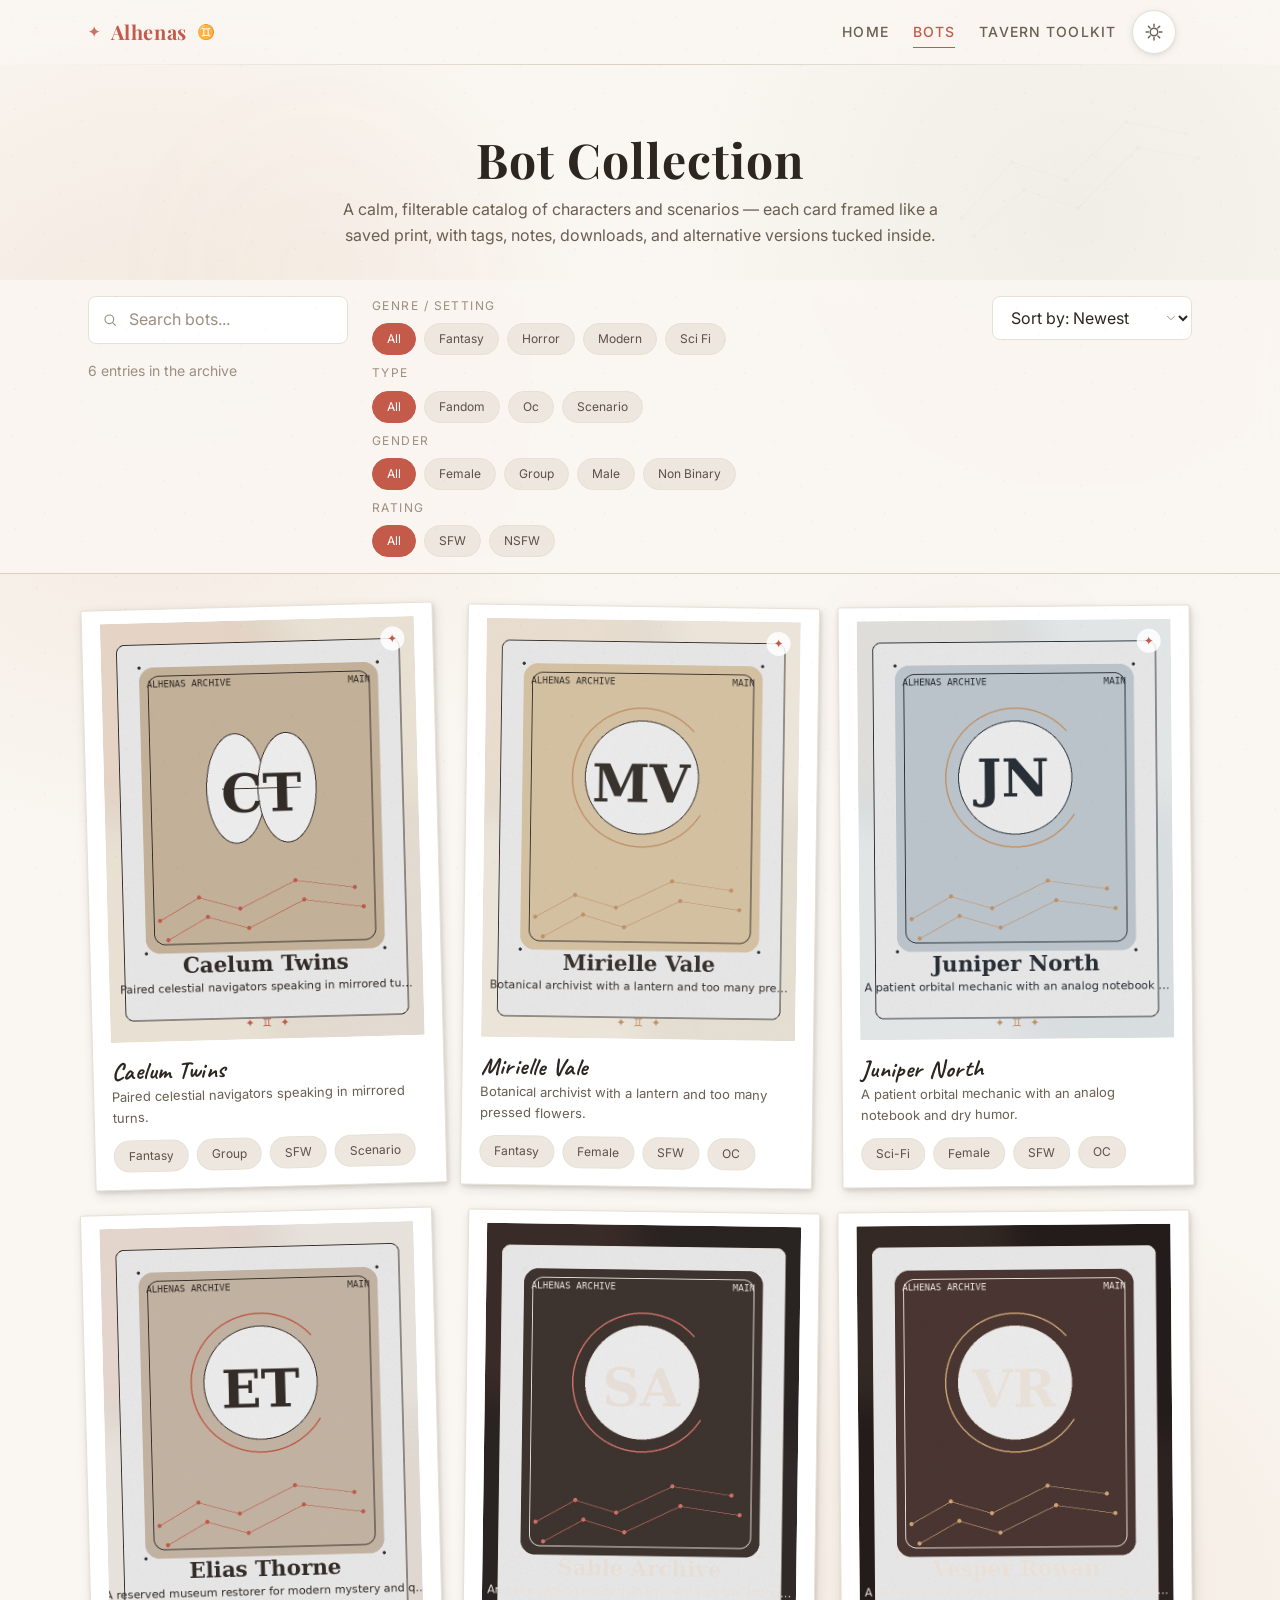
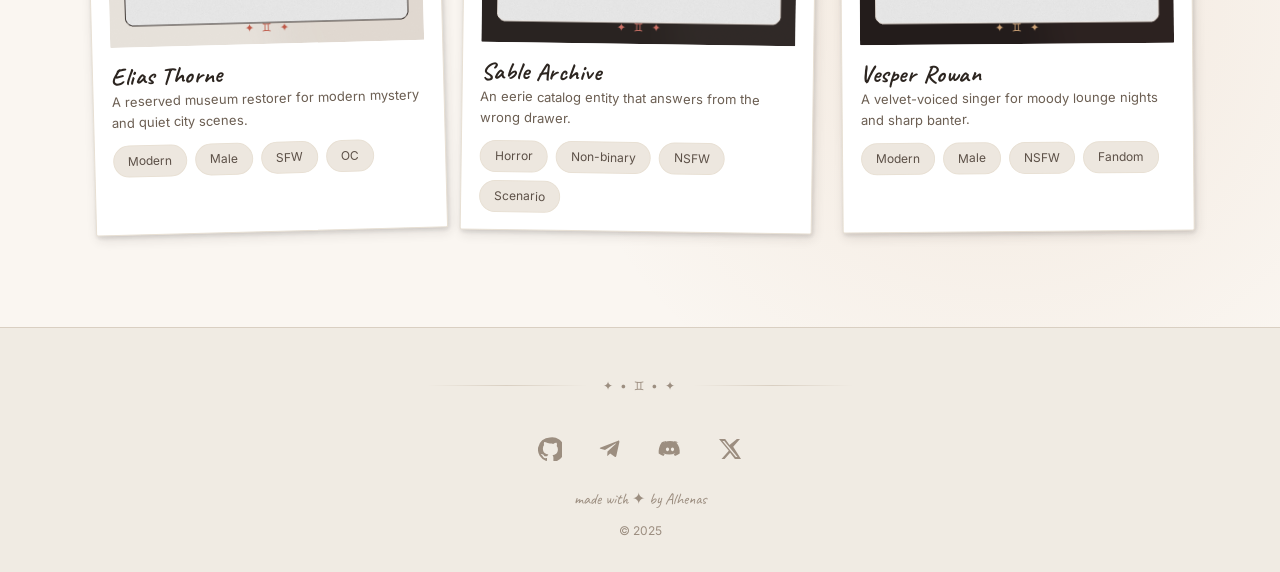
==== bots.html @ 63f27055 "Upload" ====
<!DOCTYPE html>
<html lang="en">
  <head>
    <meta charset="UTF-8" />
    <meta name="viewport" content="width=device-width, initial-scale=1.0" />
    <title>Alhenas — Bot Collection</title>
    <meta name="description" content="Browse Alhenas bot collection with search, filters, tags, and downloadable assets." />
    <link rel="icon" href="assets/icons/favicon.svg" type="image/svg+xml" />
    <link rel="alternate icon" href="favicon.ico" />
    <link rel="preconnect" href="https://fonts.googleapis.com" />
    <link rel="preconnect" href="https://fonts.gstatic.com" crossorigin />
    <script>
      (() => {
        try {
          const saved = localStorage.getItem('alhenas-theme');
          const system = window.matchMedia('(prefers-color-scheme: dark)').matches ? 'dark' : 'light';
          document.documentElement.dataset.theme = saved || system;
        } catch {
          document.documentElement.dataset.theme = 'light';
        }
      })();
    </script>
    <link
      href="https://fonts.googleapis.com/css2?family=Caveat:wght@400&family=Inter:wght@400;500;700&family=JetBrains+Mono:wght@400;500&family=Playfair+Display:wght@700&display=swap"
      rel="stylesheet"
    />
    <link rel="stylesheet" href="css/variables.css" />
    <link rel="stylesheet" href="css/themes.css" />
    <link rel="stylesheet" href="css/base.css" />
    <link rel="stylesheet" href="css/layout.css" />
    <link rel="stylesheet" href="css/components.css" />
    <link rel="stylesheet" href="css/pages/bots.css" />
  </head>
  <body>
    <header class="site-header">
      <div class="container header-inner">
        <a class="brand" href="index.html" aria-label="Alhenas home">
          <span class="brand-mark" aria-hidden="true">✦</span>
          <span>Alhenas</span>
          <span class="brand-glyph" aria-hidden="true">♊</span>
        </a>

        <nav class="site-nav" id="site-nav" aria-label="Primary navigation">
          <ul class="nav-list">
            <li><a class="nav-link" href="index.html">Home</a></li>
            <li><a class="nav-link active" href="bots.html">Bots</a></li>
            <li><a class="nav-link" href="toolkit.html">Tavern Toolkit</a></li>
          </ul>
        </nav>

        <button class="menu-toggle" type="button" aria-expanded="false" aria-controls="site-nav" aria-label="Open navigation menu">
          <svg class="menu-toggle__icon" viewBox="0 0 24 24" aria-hidden="true">
            <path fill="currentColor" d="M4 7h16v2H4zm0 8h16v2H4z" />
          </svg>
        </button>

        <div class="header-actions">
          <button class="theme-toggle" type="button" aria-label="Switch theme" aria-pressed="false">
            <span class="theme-toggle__icon" aria-hidden="true"></span>
          </button>
        </div>
      </div>
    </header>

    <main>
      <section class="page-intro gemini-ornament">
        <div class="container" data-reveal>
          <h1>Bot Collection</h1>
          <p>
            A calm, filterable catalog of characters and scenarios — each card framed like a saved print, with tags, notes,
            downloads, and alternative versions tucked inside.
          </p>
        </div>
      </section>

      <section class="filters-bar">
        <div class="container filters-toolbar">
          <div>
            <label class="visually-hidden" for="botSearch">Search bots</label>
            <div class="input-wrap">
              <svg class="input-icon" viewBox="0 0 24 24" fill="none" aria-hidden="true">
                <circle cx="11" cy="11" r="6.5" stroke="currentColor" stroke-width="1.7" />
                <path d="M16 16l4.2 4.2" stroke="currentColor" stroke-width="1.7" stroke-linecap="round" />
              </svg>
              <input id="botSearch" class="search-input" type="search" placeholder="Search bots..." autocomplete="off" />
            </div>
            <div class="results-meta" id="botCount">Loading archive...</div>
          </div>

          <div class="filter-groups" aria-label="Bot filters">
            <div class="filter-row">
              <span class="filter-label">Genre / Setting</span>
              <div class="filter-row" id="genreFilters"></div>
            </div>
            <div class="filter-row">
              <span class="filter-label">Type</span>
              <div class="filter-row" id="typeFilters"></div>
            </div>
            <div class="filter-row">
              <span class="filter-label">Gender</span>
              <div class="filter-row" id="genderFilters"></div>
            </div>
            <div class="filter-row">
              <span class="filter-label">Rating</span>
              <div class="filter-row" id="ratingFilters"></div>
            </div>
          </div>

          <div>
            <label class="visually-hidden" for="sortBots">Sort bots</label>
            <div class="select-wrap">
              <select class="sort-select" id="sortBots">
                <option value="newest">Sort by: Newest</option>
                <option value="oldest">Sort by: Oldest</option>
                <option value="az">Sort by: Name (A–Z)</option>
                <option value="za">Sort by: Name (Z–A)</option>
              </select>
              <svg class="select-icon" viewBox="0 0 24 24" fill="none" aria-hidden="true">
                <path d="M6 9l6 6 6-6" stroke="currentColor" stroke-width="1.7" stroke-linecap="round" stroke-linejoin="round" />
              </svg>
            </div>
          </div>
        </div>
      </section>

      <section class="bot-grid-section">
        <div class="container">
          <div id="botGrid" class="bot-grid" aria-live="polite"></div>
        </div>
      </section>
    </main>

    <div class="modal" id="botModal" aria-hidden="true">
      <div class="modal__dialog" role="dialog" aria-modal="true" aria-labelledby="botModalTitle">
        <button class="modal__close" type="button" aria-label="Close bot details">×</button>
        <div id="botModalContent"></div>
      </div>
    </div>

    <footer class="site-footer">
      <div class="container">
        <div class="footer-divider" aria-hidden="true"><span>✦ • ♊ • ✦</span></div>
        <div class="social-links" aria-label="Social links">
          <a class="social-link" href="https://github.com/" target="_blank" rel="noreferrer" aria-label="GitHub">
            <svg viewBox="0 0 24 24" aria-hidden="true"><path d="M12 .5A12 12 0 0 0 8.2 23.9c.6.1.8-.3.8-.6v-2.2c-3.4.7-4.1-1.5-4.1-1.5-.6-1.4-1.4-1.8-1.4-1.8-1.2-.8.1-.8.1-.8 1.3.1 2 .9 2 .9 1.2 2 3.1 1.4 3.9 1.1.1-.9.5-1.4.9-1.7-2.7-.3-5.5-1.3-5.5-5.9 0-1.3.5-2.4 1.2-3.3-.1-.3-.5-1.6.1-3.2 0 0 1-.3 3.4 1.2A11.9 11.9 0 0 1 12 6.6c1.1 0 2.1.1 3.2.4 2.4-1.6 3.4-1.2 3.4-1.2.7 1.6.2 2.9.1 3.2.8.9 1.2 2 1.2 3.3 0 4.6-2.8 5.6-5.5 5.9.5.4 1 1.2 1 2.4v3.6c0 .4.2.7.8.6A12 12 0 0 0 12 .5Z"/></svg>
          </a>
          <a class="social-link" href="https://t.me/" target="_blank" rel="noreferrer" aria-label="Telegram">
            <svg viewBox="0 0 24 24" aria-hidden="true"><path d="M21.5 4.6 18.3 19c-.2 1-.8 1.2-1.6.8l-4.5-3.3-2.2 2.1c-.2.2-.4.4-.8.4l.3-4.6 8.4-7.6c.4-.3-.1-.5-.5-.2l-10.4 6.5-4.5-1.4c-1-.3-1-.9.2-1.3l17.4-6.7c.8-.3 1.5.2 1.2 1.4Z"/></svg>
          </a>
          <a class="social-link" href="https://discord.com/" target="_blank" rel="noreferrer" aria-label="Discord">
            <svg viewBox="0 0 24 24" aria-hidden="true"><path d="M20.3 5.4A16.8 16.8 0 0 0 16.2 4l-.2.4c1.6.4 2.3 1 2.3 1a11.7 11.7 0 0 0-3.6-1.1 12.4 12.4 0 0 0-5.4 0 11.6 11.6 0 0 0-3.7 1.1s.8-.7 2.5-1l-.2-.5a16.8 16.8 0 0 0-4.1 1.4C1.1 9.1.4 12.8.7 16.4c1.7 1.3 3.3 2.1 4.8 2.6l1.2-1.9c-.7-.3-1.4-.7-2-1.2.2.1.3.2.5.3 3.9 1.8 8.2 1.8 12 0 .2-.1.3-.2.5-.3-.6.5-1.3.9-2 1.2l1.2 1.9c1.5-.5 3.1-1.3 4.8-2.6.4-4.2-.7-7.9-3.4-11ZM9.5 14.2c-.9 0-1.6-.9-1.6-1.9s.7-1.9 1.6-1.9c.9 0 1.6.9 1.6 1.9s-.7 1.9-1.6 1.9Zm5 0c-.9 0-1.6-.9-1.6-1.9s.7-1.9 1.6-1.9c.9 0 1.6.9 1.6 1.9s-.7 1.9-1.6 1.9Z"/></svg>
          </a>
          <a class="social-link" href="https://x.com/" target="_blank" rel="noreferrer" aria-label="Twitter X">
            <svg viewBox="0 0 24 24" aria-hidden="true"><path d="M18.9 2H22l-6.8 7.8L23 22h-6.1l-4.8-6.3L6.6 22H3.5l7.3-8.3L1 2h6.2L11.5 8 18.9 2Zm-1.1 18h1.7L6.3 3.9H4.5L17.8 20Z"/></svg>
          </a>
        </div>
        <div class="footer-note">made with ✦ by Alhenas</div>
        <div class="footer-copy">© 2025</div>
      </div>
    </footer>

    <script src="js/theme.js" defer></script>
    <script src="js/animations.js" defer></script>
    <script src="js/bots.js" defer></script>
  </body>
</html>
---- css/variables.css ----
:root {
  --font-heading: 'Playfair Display', Georgia, 'Times New Roman', serif;
  --font-body: 'Inter', 'Segoe UI', system-ui, sans-serif;
  --font-mono: 'JetBrains Mono', 'Fira Code', Consolas, monospace;
  --font-accent: 'Caveat', 'Patrick Hand', cursive;

  --fs-h1: 3rem;
  --fs-h2: 2rem;
  --fs-h3: 1.25rem;
  --fs-body: 1rem;
  --fs-lead: 1.125rem;
  --fs-small: 0.875rem;
  --fs-caption: 0.8125rem;
  --fs-tag: 0.75rem;

  --lh-body: 1.6;
  --lh-heading: 1.25;
  --ls-heading: 0.02em;
  --ls-upper: 0.08em;

  --space-xs: 4px;
  --space-sm: 8px;
  --space-md: 16px;
  --space-lg: 24px;
  --space-xl: 32px;
  --space-2xl: 48px;
  --space-3xl: 64px;
  --space-4xl: 96px;

  --radius-sm: 4px;
  --radius-md: 8px;
  --radius-lg: 12px;
  --radius-polaroid: 2px;
  --radius-full: 9999px;

  --container-width: 1200px;
  --container-pad: 24px;
  --header-height: 64px;

  --transition-base: all 0.25s cubic-bezier(0.4, 0, 0.2, 1);
  --transition-theme: background-color 0.4s ease, color 0.3s ease, border-color 0.3s ease, box-shadow 0.3s ease;

  --noise-pattern: url("data:image/svg+xml,%3Csvg xmlns='http://www.w3.org/2000/svg' width='140' height='140' viewBox='0 0 140 140'%3E%3Cg fill='%23000000' fill-opacity='0.9'%3E%3Ccircle cx='12' cy='16' r='1'/%3E%3Ccircle cx='37' cy='28' r='1'/%3E%3Ccircle cx='74' cy='22' r='1'/%3E%3Ccircle cx='116' cy='17' r='1'/%3E%3Ccircle cx='24' cy='61' r='1'/%3E%3Ccircle cx='59' cy='54' r='1'/%3E%3Ccircle cx='101' cy='66' r='1'/%3E%3Ccircle cx='126' cy='49' r='1'/%3E%3Ccircle cx='15' cy='109' r='1'/%3E%3Ccircle cx='45' cy='93' r='1'/%3E%3Ccircle cx='82' cy='121' r='1'/%3E%3Ccircle cx='112' cy='102' r='1'/%3E%3C/g%3E%3C/svg%3E");
  --gemini-pattern: url("data:image/svg+xml,%3Csvg xmlns='http://www.w3.org/2000/svg' width='320' height='240' viewBox='0 0 320 240'%3E%3Cg fill='none' stroke='%239C8E80' stroke-width='1.2' stroke-opacity='0.5'%3E%3Cpath d='M42 178 L92 122 L146 140 L206 82 L266 94'/%3E%3Cpath d='M54 196 L104 150 L158 168 L218 108 L278 118'/%3E%3C/g%3E%3Cg fill='%239C8E80' fill-opacity='0.65'%3E%3Ccircle cx='42' cy='178' r='2.3'/%3E%3Ccircle cx='92' cy='122' r='2.3'/%3E%3Ccircle cx='146' cy='140' r='2.3'/%3E%3Ccircle cx='206' cy='82' r='2.3'/%3E%3Ccircle cx='266' cy='94' r='2.3'/%3E%3Ccircle cx='54' cy='196' r='2.3'/%3E%3Ccircle cx='104' cy='150' r='2.3'/%3E%3Ccircle cx='158' cy='168' r='2.3'/%3E%3Ccircle cx='218' cy='108' r='2.3'/%3E%3Ccircle cx='278' cy='118' r='2.3'/%3E%3C/g%3E%3C/svg%3E");
}

@media (min-width: 1024px) {
  :root {
    --container-pad: 48px;
  }
}

@media (max-width: 767px) {
  :root {
    --fs-h1: 2rem;
    --fs-h2: 1.5rem;
    --fs-h3: 1.125rem;
    --fs-body: 1rem;
    --fs-small: 0.8125rem;
    --container-pad: 16px;
    --space-4xl: 72px;
  }
}
---- css/themes.css ----
html[data-theme='light'] {
  color-scheme: light;
  --bg-primary: #faf6f1;
  --bg-secondary: #f0ebe3;
  --bg-card: #ffffff;
  --bg-card-hover: #fffdf9;
  --border-card: #e8e0d4;
  --border-subtle: #d9cfc2;
  --text-primary: #2c2520;
  --text-secondary: #6b5e52;
  --text-tertiary: #9c8e80;
  --accent-primary: #c45b4a;
  --accent-primary-hover: #a8483a;
  --accent-secondary: #7b8f6a;
  --accent-tertiary: #c4956a;
  --tag-bg: #ede7df;
  --tag-text: #5c5047;
  --overlay-bg: rgba(44, 37, 32, 0.6);
  --shadow-card-color: rgba(44, 37, 32, 0.08);
  --shadow-hover-color: rgba(44, 37, 32, 0.15);
  --polaroid-shadow-color: rgba(44, 37, 32, 0.12);
  --glass-bg: rgba(250, 246, 241, 0.92);
  --spotlight-a: rgba(196, 149, 106, 0.14);
  --spotlight-b: rgba(123, 143, 106, 0.08);
  --hero-star: rgba(196, 91, 74, 0.22);
  --noise-opacity: 0.03;
  --blotch-opacity: 0.06;
  --shadow-card: 0 2px 8px var(--shadow-card-color), 0 1px 3px var(--shadow-card-color);
  --shadow-card-hover: 0 8px 24px var(--shadow-hover-color), 0 4px 8px var(--shadow-hover-color);
  --shadow-polaroid: 2px 4px 12px var(--polaroid-shadow-color), 1px 2px 4px var(--polaroid-shadow-color);
}

html[data-theme='dark'] {
  color-scheme: dark;
  --bg-primary: #1a1614;
  --bg-secondary: #231f1b;
  --bg-card: #2c2622;
  --bg-card-hover: #352e29;
  --border-card: #3d342d;
  --border-subtle: #4a3f37;
  --text-primary: #e8e0d8;
  --text-secondary: #a89a8c;
  --text-tertiary: #7a6e62;
  --accent-primary: #d4756a;
  --accent-primary-hover: #e08a7f;
  --accent-secondary: #95ab82;
  --accent-tertiary: #d4a87a;
  --tag-bg: #352e29;
  --tag-text: #beb0a2;
  --overlay-bg: rgba(0, 0, 0, 0.7);
  --shadow-card-color: rgba(0, 0, 0, 0.3);
  --shadow-hover-color: rgba(0, 0, 0, 0.5);
  --polaroid-shadow-color: rgba(0, 0, 0, 0.4);
  --glass-bg: rgba(26, 22, 20, 0.92);
  --spotlight-a: rgba(212, 117, 106, 0.08);
  --spotlight-b: rgba(149, 171, 130, 0.06);
  --hero-star: rgba(212, 117, 106, 0.28);
  --noise-opacity: 0.02;
  --blotch-opacity: 0;
  --shadow-card: 0 2px 8px var(--shadow-card-color), 0 1px 3px var(--shadow-card-color);
  --shadow-card-hover: 0 8px 24px var(--shadow-hover-color), 0 4px 8px var(--shadow-hover-color);
  --shadow-polaroid: 2px 4px 12px var(--polaroid-shadow-color), 1px 2px 4px var(--polaroid-shadow-color);
}
---- css/base.css ----
*,
*::before,
*::after {
  box-sizing: border-box;
}

html {
  scroll-behavior: smooth;
}

body {
  margin: 0;
  min-width: 320px;
  font-family: var(--font-body);
  font-size: var(--fs-body);
  line-height: var(--lh-body);
  color: var(--text-primary);
  background:
    radial-gradient(circle at 12% 18%, var(--spotlight-a), transparent 22%),
    radial-gradient(circle at 84% 10%, var(--spotlight-b), transparent 18%),
    radial-gradient(circle at 78% 74%, var(--spotlight-a), transparent 24%),
    var(--bg-primary);
  transition: var(--transition-theme);
  position: relative;
}

body::before {
  content: '';
  position: fixed;
  inset: 0;
  background-image: var(--noise-pattern);
  background-size: 140px 140px;
  opacity: var(--noise-opacity);
  pointer-events: none;
  z-index: 9999;
}

body::after {
  content: '';
  position: fixed;
  inset: 0;
  pointer-events: none;
  opacity: var(--blotch-opacity);
  background:
    radial-gradient(circle at 25% 30%, rgba(196, 149, 106, 0.38), transparent 20%),
    radial-gradient(circle at 75% 76%, rgba(196, 91, 74, 0.24), transparent 18%);
  z-index: -1;
}

body.modal-open,
body.menu-open {
  overflow: hidden;
}

img,
picture,
svg {
  display: block;
  max-width: 100%;
}

a {
  color: inherit;
  text-decoration: none;
}

button,
input,
select,
textarea {
  font: inherit;
  color: inherit;
}

button {
  cursor: pointer;
  background: none;
  border: none;
}

ul,
ol {
  margin: 0;
  padding: 0;
  list-style: none;
}

h1,
h2,
h3,
h4,
h5,
h6 {
  margin: 0;
  font-family: var(--font-heading);
  line-height: var(--lh-heading);
  letter-spacing: var(--ls-heading);
  font-weight: 700;
  text-wrap: balance;
}

h1 {
  font-size: var(--fs-h1);
}

h2 {
  font-size: var(--fs-h2);
}

h3 {
  font-size: var(--fs-h3);
}

p {
  margin: 0;
  color: var(--text-secondary);
}

strong,
b {
  font-weight: 500;
}

small {
  font-size: var(--fs-small);
}

code,
pre {
  font-family: var(--font-mono);
}

pre {
  overflow-x: auto;
  padding: var(--space-md);
  border-radius: var(--radius-md);
  background: var(--bg-secondary);
  border: 1px solid var(--border-card);
}

::selection {
  background: rgba(196, 91, 74, 0.18);
}

:focus-visible {
  outline: 2px solid var(--accent-primary);
  outline-offset: 2px;
}

main {
  position: relative;
  isolation: isolate;
}

section {
  position: relative;
}

[data-reveal] {
  --reveal-opacity: 0;
  --reveal-y: 20px;
  --card-scale: 1;
  opacity: var(--reveal-opacity);
  transform: translateY(var(--reveal-y)) rotate(var(--card-rotate, 0deg)) scale(var(--card-scale));
  transition:
    opacity 0.5s ease,
    transform 0.5s ease,
    box-shadow 0.25s cubic-bezier(0.4, 0, 0.2, 1),
    border-color 0.25s cubic-bezier(0.4, 0, 0.2, 1),
    background-color 0.25s cubic-bezier(0.4, 0, 0.2, 1),
    color 0.25s cubic-bezier(0.4, 0, 0.2, 1);
}

[data-reveal].is-visible {
  --reveal-opacity: 1;
  --reveal-y: 0px;
}

.visually-hidden {
  position: absolute;
  width: 1px;
  height: 1px;
  padding: 0;
  margin: -1px;
  overflow: hidden;
  clip: rect(0, 0, 0, 0);
  white-space: nowrap;
  border: 0;
}

.text-accent {
  color: var(--accent-primary);
}

.section-heading {
  text-align: center;
  margin-bottom: var(--space-2xl);
}

.section-heading p {
  margin-top: var(--space-sm);
  max-width: 60ch;
  margin-inline: auto;
}

.section-divider {
  display: flex;
  align-items: center;
  gap: var(--space-md);
  color: var(--text-tertiary);
  margin: var(--space-3xl) auto;
  max-width: 420px;
}

.section-divider::before,
.section-divider::after {
  content: '';
  flex: 1;
  height: 1px;
  background: linear-gradient(90deg, transparent, var(--border-subtle), transparent);
}

.section-divider span {
  font-size: 0.875rem;
  letter-spacing: 0.18em;
}

.quote-note {
  padding-left: var(--space-md);
  border-left: 3px solid var(--accent-primary);
  color: var(--text-secondary);
}

@media (prefers-reduced-motion: reduce) {
  html {
    scroll-behavior: auto;
  }

  *,
  *::before,
  *::after {
    animation: none !important;
    transition: none !important;
    scroll-behavior: auto !important;
  }

  [data-reveal] {
    opacity: 1 !important;
    transform: none !important;
  }
}
---- css/layout.css ----
.container {
  width: min(100%, var(--container-width));
  margin-inline: auto;
  padding-inline: var(--container-pad);
}

.site-header {
  position: sticky;
  top: 0;
  z-index: 40;
  backdrop-filter: blur(12px);
  background: var(--glass-bg);
  border-bottom: 1px solid transparent;
  transition: var(--transition-theme);
}

.site-header::after {
  content: '';
  position: absolute;
  left: 0;
  right: 0;
  bottom: -1px;
  height: 1px;
  background: linear-gradient(90deg, transparent, var(--border-subtle), transparent);
}

.header-inner {
  min-height: var(--header-height);
  display: grid;
  grid-template-columns: auto 1fr auto auto;
  align-items: center;
  gap: var(--space-md);
}

.brand {
  display: inline-flex;
  align-items: center;
  gap: 10px;
  color: var(--accent-primary);
  font-family: var(--font-heading);
  font-size: 1.25rem;
  font-weight: 700;
  letter-spacing: 0.03em;
}

.brand-mark,
.brand-glyph {
  font-size: 0.9rem;
  opacity: 0.85;
}

.site-nav {
  justify-self: end;
}

.nav-list {
  display: flex;
  align-items: center;
  gap: var(--space-lg);
}

.nav-link {
  position: relative;
  font-size: 0.875rem;
  text-transform: uppercase;
  letter-spacing: var(--ls-upper);
  font-weight: 500;
  color: var(--text-secondary);
  transition: var(--transition-base);
}

.nav-link:hover,
.nav-link.active {
  color: var(--accent-primary);
}

.nav-link::after {
  content: '';
  position: absolute;
  left: 0;
  right: 0;
  bottom: -8px;
  height: 1px;
  background: currentColor;
  transform: scaleX(0);
  transform-origin: center;
  transition: transform 0.25s ease;
}

.nav-link:hover::after,
.nav-link.active::after {
  transform: scaleX(1);
}

.header-actions {
  display: flex;
  align-items: center;
  gap: var(--space-sm);
}

.theme-toggle,
.menu-toggle {
  width: 44px;
  height: 44px;
  border-radius: var(--radius-full);
  border: 1px solid var(--border-card);
  background: var(--bg-card);
  color: var(--text-secondary);
  display: inline-flex;
  align-items: center;
  justify-content: center;
  box-shadow: var(--shadow-card);
  transition: var(--transition-base);
}

.theme-toggle:hover,
.menu-toggle:hover {
  transform: translateY(-1px);
  color: var(--accent-primary);
  box-shadow: var(--shadow-card-hover);
}

.theme-toggle__icon,
.menu-toggle__icon {
  width: 20px;
  height: 20px;
}

.theme-toggle__icon {
  display: inline-flex;
  align-items: center;
  justify-content: center;
}

.theme-toggle__icon svg,
.menu-toggle__icon {
  width: 100%;
  height: 100%;
}

.menu-toggle {
  display: none;
}

.page-intro {
  padding: var(--space-3xl) 0 var(--space-xl);
  text-align: center;
}

.page-intro p {
  max-width: 62ch;
  margin: var(--space-sm) auto 0;
}

.site-footer {
  margin-top: var(--space-4xl);
  padding: var(--space-2xl) 0 var(--space-xl);
  background: var(--bg-secondary);
  border-top: 1px solid var(--border-subtle);
}

.footer-divider {
  display: flex;
  align-items: center;
  gap: var(--space-md);
  justify-content: center;
  color: var(--text-tertiary);
  margin-bottom: var(--space-xl);
}

.footer-divider::before,
.footer-divider::after {
  content: '';
  width: min(160px, 22vw);
  height: 1px;
  background: linear-gradient(90deg, transparent, var(--border-subtle), transparent);
}

.footer-divider span {
  display: inline-flex;
  align-items: center;
  gap: var(--space-xs);
  font-size: 0.75rem;
  letter-spacing: 0.16em;
}

.social-links {
  display: flex;
  justify-content: center;
  gap: var(--space-md);
  margin-bottom: var(--space-md);
}

.social-link {
  width: 44px;
  height: 44px;
  border-radius: var(--radius-full);
  display: inline-flex;
  align-items: center;
  justify-content: center;
  color: var(--text-tertiary);
  border: 1px solid transparent;
  transition: var(--transition-base);
}

.social-link svg {
  width: 24px;
  height: 24px;
  fill: currentColor;
}

.social-link:hover {
  color: var(--accent-primary);
  border-color: var(--border-card);
  background: var(--bg-card);
}

.footer-note {
  text-align: center;
  font-family: var(--font-accent);
  font-size: 1rem;
  color: var(--text-tertiary);
}

.footer-copy {
  text-align: center;
  color: var(--text-tertiary);
  font-size: 0.75rem;
  margin-top: var(--space-sm);
}

.gemini-ornament::before {
  content: '';
  position: absolute;
  inset: auto 0 0 auto;
  width: min(360px, 58vw);
  height: min(240px, 32vw);
  background-image: var(--gemini-pattern);
  background-repeat: no-repeat;
  background-size: contain;
  opacity: 0.05;
  pointer-events: none;
}

@media (max-width: 767px) {
  .header-inner {
    grid-template-columns: auto 1fr auto auto;
  }

  .menu-toggle {
    display: inline-flex;
  }

  .site-nav {
    position: fixed;
    inset: var(--header-height) 0 auto 0;
    background: var(--bg-primary);
    border-bottom: 1px solid var(--border-subtle);
    padding: var(--space-lg) var(--container-pad) var(--space-xl);
    transform: translateY(-120%);
    opacity: 0;
    pointer-events: none;
    transition: transform 0.25s ease, opacity 0.25s ease;
  }

  .site-nav.is-open {
    transform: translateY(0);
    opacity: 1;
    pointer-events: auto;
  }

  .nav-list {
    flex-direction: column;
    align-items: flex-start;
    gap: var(--space-md);
  }

  .nav-link::after {
    bottom: -4px;
  }
}
---- css/components.css ----
.btn {
  display: inline-flex;
  align-items: center;
  justify-content: center;
  gap: var(--space-sm);
  min-height: 44px;
  padding: 12px 28px;
  border-radius: var(--radius-md);
  font-size: 0.875rem;
  font-weight: 500;
  letter-spacing: 0.06em;
  text-transform: uppercase;
  border: 1.5px solid transparent;
  box-shadow: var(--shadow-card);
  transition: var(--transition-base);
}

.btn:hover {
  transform: translateY(-2px);
  box-shadow: var(--shadow-card-hover);
}

.btn-primary {
  color: #fff;
  background: var(--accent-primary);
}

.btn-primary:hover {
  background: var(--accent-primary-hover);
}

.btn-secondary {
  color: var(--accent-primary);
  border-color: var(--accent-primary);
  background: transparent;
}

.btn-secondary:hover {
  color: #fff;
  background: var(--accent-primary);
}

.btn-soft {
  color: var(--text-primary);
  background: var(--bg-secondary);
  border-color: var(--border-card);
}

.btn-inline {
  display: inline-flex;
  align-items: center;
  gap: var(--space-sm);
  padding: 8px 18px;
  border-radius: var(--radius-md);
  background: var(--bg-secondary);
  border: 1px solid var(--border-card);
  font-size: 0.875rem;
  transition: var(--transition-base);
}

.btn-inline:hover {
  border-color: var(--accent-primary);
  color: var(--accent-primary);
}

.tag-row {
  display: flex;
  gap: var(--space-sm);
  flex-wrap: wrap;
}

.tag,
.chip {
  display: inline-flex;
  align-items: center;
  justify-content: center;
  gap: 6px;
  min-height: 32px;
  padding: 6px 14px;
  border-radius: var(--radius-full);
  font-size: var(--fs-tag);
  line-height: 1;
  border: 1px solid var(--border-card);
  background: var(--tag-bg);
  color: var(--tag-text);
  transition: var(--transition-base);
}

.chip:hover,
.chip.is-active {
  color: #fff;
  background: var(--accent-primary);
  border-color: var(--accent-primary);
}

.input-wrap,
.select-wrap {
  position: relative;
}

.search-input,
.sort-select {
  min-height: 44px;
  width: 100%;
  border-radius: var(--radius-md);
  border: 1.5px solid var(--border-card);
  background: var(--bg-card);
  color: var(--text-primary);
  padding: 10px 14px;
  transition: var(--transition-base);
}

.search-input {
  padding-left: 40px;
}

.search-input::placeholder {
  color: var(--text-tertiary);
}

.search-input:focus,
.sort-select:focus {
  border-color: var(--accent-primary);
}

.input-icon,
.select-icon {
  position: absolute;
  top: 50%;
  transform: translateY(-50%);
  color: var(--text-tertiary);
  pointer-events: none;
}

.input-icon {
  left: 14px;
  width: 16px;
  height: 16px;
}

.select-icon {
  right: 14px;
  width: 14px;
  height: 14px;
}

.card,
.paper-card,
.resource-card {
  background: var(--bg-card);
  border: 1px solid var(--border-card);
  border-radius: var(--radius-lg);
  box-shadow: var(--shadow-card);
  transition: var(--transition-base);
}

.card:hover,
.paper-card:hover,
.resource-card:hover {
  transform: translateY(-2px);
  box-shadow: var(--shadow-card-hover);
}

.polaroid-card {
  padding: 12px 12px 16px;
  border-radius: var(--radius-polaroid);
  box-shadow: var(--shadow-polaroid);
  background: var(--bg-card);
  border: 1px solid var(--border-card);
  transition: var(--transition-base), opacity 0.5s ease, transform 0.5s ease;
}

.polaroid-card:hover {
  background: var(--bg-card-hover);
}

.empty-state {
  padding: var(--space-2xl);
  border: 1px dashed var(--border-card);
  border-radius: var(--radius-lg);
  text-align: center;
  color: var(--text-secondary);
  background: var(--bg-secondary);
}

.modal {
  position: fixed;
  inset: 0;
  display: grid;
  place-items: center;
  padding: var(--space-xl);
  background: var(--overlay-bg);
  backdrop-filter: blur(4px);
  z-index: 100;
  opacity: 0;
  visibility: hidden;
  pointer-events: none;
  transition: opacity 0.25s ease, visibility 0.25s ease;
}

.modal.is-open {
  opacity: 1;
  visibility: visible;
  pointer-events: auto;
}

.modal__dialog {
  position: relative;
  width: min(100%, 720px);
  max-height: 85vh;
  overflow-y: auto;
  background: var(--bg-card);
  color: var(--text-primary);
  border-radius: var(--radius-lg);
  border: 1px solid var(--border-card);
  box-shadow: 0 16px 48px rgba(0, 0, 0, 0.2);
  padding: var(--space-xl);
  transform: scale(0.95);
  transition: transform 0.25s ease;
}

.modal.is-open .modal__dialog {
  transform: scale(1);
}

.modal__close {
  position: absolute;
  top: 16px;
  right: 16px;
  width: 32px;
  height: 32px;
  display: inline-flex;
  align-items: center;
  justify-content: center;
  border-radius: var(--radius-full);
  color: var(--text-tertiary);
  transition: var(--transition-base);
}

.modal__close:hover {
  color: var(--text-primary);
  background: var(--bg-secondary);
}

.modal__separator {
  height: 1px;
  background: var(--border-subtle);
  margin: var(--space-lg) 0;
}

.download-list,
.alt-grid {
  display: grid;
  gap: var(--space-md);
}

.download-item {
  display: flex;
  align-items: center;
  justify-content: space-between;
  gap: var(--space-md);
  flex-wrap: wrap;
  padding: var(--space-md);
  border-radius: var(--radius-md);
  background: var(--bg-secondary);
  border: 1px solid var(--border-card);
}

.download-item span {
  color: var(--text-primary);
}

.download-item small {
  color: var(--text-tertiary);
}

.resource-card {
  padding: 20px;
}

.resource-card:hover {
  border-color: var(--accent-primary);
}

.resource-card__head {
  display: flex;
  gap: var(--space-md);
  align-items: flex-start;
}

.resource-card__icon {
  width: 40px;
  height: 40px;
  border-radius: var(--radius-md);
  display: inline-flex;
  align-items: center;
  justify-content: center;
  background: var(--bg-secondary);
  color: var(--accent-primary);
  flex-shrink: 0;
}

.resource-card__body p {
  font-size: 0.875rem;
  display: -webkit-box;
  -webkit-box-orient: vertical;
  -webkit-line-clamp: 2;
  overflow: hidden;
  margin-top: var(--space-sm);
}

.resource-card__actions {
  display: flex;
  gap: var(--space-sm);
  flex-wrap: wrap;
  margin-top: var(--space-lg);
}

.accordion-list {
  display: grid;
  gap: var(--space-md);
}

.accordion {
  border: 1px solid var(--border-card);
  border-radius: var(--radius-lg);
  background: var(--bg-card);
  box-shadow: var(--shadow-card);
  overflow: hidden;
}

.accordion__toggle {
  width: 100%;
  display: flex;
  align-items: center;
  justify-content: space-between;
  gap: var(--space-md);
  text-align: left;
  padding: 18px 20px;
}

.accordion__toggle span:first-child {
  color: var(--text-primary);
  font-weight: 500;
}

.accordion__meta {
  color: var(--text-tertiary);
  font-size: 1.125rem;
  transition: transform 0.25s ease;
}

.accordion.is-open .accordion__meta {
  transform: rotate(90deg);
}

.accordion__panel {
  max-height: 0;
  overflow: hidden;
  transition: max-height 0.3s ease;
}

.accordion__inner {
  padding: 0 20px 20px;
  border-top: 1px solid var(--border-subtle);
}

.accordion__inner p,
.accordion__inner li {
  color: var(--text-secondary);
}

.accordion__inner ul {
  list-style: disc;
  padding-left: 20px;
  display: grid;
  gap: var(--space-sm);
  margin-top: var(--space-md);
}

.handwritten {
  font-family: var(--font-accent);
  color: var(--accent-primary);
  transform: rotate(-2deg);
}

@media (max-width: 767px) {
  .modal {
    padding: 0;
  }

  .modal__dialog {
    width: 100%;
    height: 100%;
    max-height: none;
    border-radius: 0;
    padding-top: 56px;
  }
}
---- css/pages/bots.css ----
.filters-bar {
  position: sticky;
  top: var(--header-height);
  z-index: 20;
  padding: var(--space-md) 0;
  background: var(--glass-bg);
  backdrop-filter: blur(10px);
  border-bottom: 1px solid var(--border-subtle);
}

.filters-toolbar {
  display: grid;
  grid-template-columns: minmax(220px, 260px) 1fr minmax(180px, 200px);
  gap: var(--space-lg);
  align-items: start;
}

.filter-groups {
  display: grid;
  gap: var(--space-sm);
}

.filter-row {
  display: flex;
  flex-wrap: wrap;
  gap: var(--space-sm);
  align-items: center;
}

.filter-label {
  width: 100%;
  font-size: 0.75rem;
  text-transform: uppercase;
  letter-spacing: 0.12em;
  color: var(--text-tertiary);
}

.results-meta {
  margin-top: var(--space-md);
  color: var(--text-tertiary);
  font-size: var(--fs-small);
}

.bot-grid-section {
  padding: var(--space-xl) 0 0;
}

.bot-grid {
  display: grid;
  grid-template-columns: repeat(auto-fill, minmax(280px, 1fr));
  gap: var(--space-lg);
}

.bot-card {
  position: relative;
}

.bot-card__button {
  display: block;
  width: 100%;
  text-align: left;
}

.bot-card__media {
  position: relative;
  aspect-ratio: 3 / 4;
  overflow: hidden;
  border-radius: 1px;
  background: var(--bg-secondary);
}

.bot-card__media img {
  width: 100%;
  height: 100%;
  object-fit: cover;
}

.bot-card__stamp {
  position: absolute;
  top: 10px;
  right: 10px;
  display: inline-flex;
  align-items: center;
  justify-content: center;
  width: 24px;
  height: 24px;
  border-radius: var(--radius-full);
  background: rgba(255, 255, 255, 0.85);
  color: var(--accent-primary);
  font-size: 0.75rem;
}

.bot-card__body {
  padding-top: var(--space-md);
}

.bot-card__title {
  font-family: var(--font-accent);
  font-size: 1.5rem;
  line-height: 1.1;
  color: var(--text-primary);
}

.bot-card__tagline {
  margin-top: 2px;
  font-size: var(--fs-caption);
}

.bot-card:hover {
  transform: translateY(-4px) rotate(0deg) scale(1.02);
  box-shadow: var(--shadow-card-hover);
}

.bot-card-modal__layout {
  display: grid;
  grid-template-columns: minmax(180px, 260px) 1fr;
  gap: var(--space-xl);
  align-items: start;
}

.bot-card-modal__image {
  overflow: hidden;
  border-radius: var(--radius-md);
  border: 1px solid var(--border-card);
  background: var(--bg-secondary);
}

.bot-card-modal__image img {
  width: 100%;
  height: auto;
}

.bot-card-modal__header p {
  margin-top: var(--space-xs);
}

.modal-copy {
  display: grid;
  gap: var(--space-md);
}

.modal-copy p {
  color: var(--text-secondary);
}

.alt-grid {
  grid-template-columns: repeat(auto-fit, minmax(150px, 1fr));
}

.alt-card {
  padding: 10px;
  border: 1px solid var(--border-card);
  border-radius: var(--radius-md);
  background: var(--bg-secondary);
}

.alt-card__media {
  aspect-ratio: 3 / 4;
  overflow: hidden;
  border-radius: 2px;
  background: var(--bg-card);
  margin-bottom: var(--space-sm);
}

.alt-card__media img {
  width: 100%;
  height: 100%;
  object-fit: cover;
}

.alt-card h4 {
  font-family: var(--font-accent);
  font-size: 1.125rem;
  margin-bottom: var(--space-sm);
}

@media (min-width: 768px) {
  .bot-grid .bot-card:nth-child(3n + 1) {
    --card-rotate: -1.5deg;
  }

  .bot-grid .bot-card:nth-child(3n + 2) {
    --card-rotate: 0.8deg;
  }

  .bot-grid .bot-card:nth-child(3n + 3) {
    --card-rotate: -0.5deg;
  }
}

@media (max-width: 1023px) {
  .filters-toolbar {
    grid-template-columns: 1fr;
  }
}

@media (max-width: 767px) {
  .filter-groups {
    overflow-x: auto;
    -webkit-overflow-scrolling: touch;
    padding-bottom: 2px;
  }

  .filter-row {
    flex-wrap: nowrap;
    min-width: max-content;
  }

  .bot-card {
    --card-rotate: 0deg !important;
  }

  .bot-card-modal__layout {
    grid-template-columns: 1fr;
  }
}
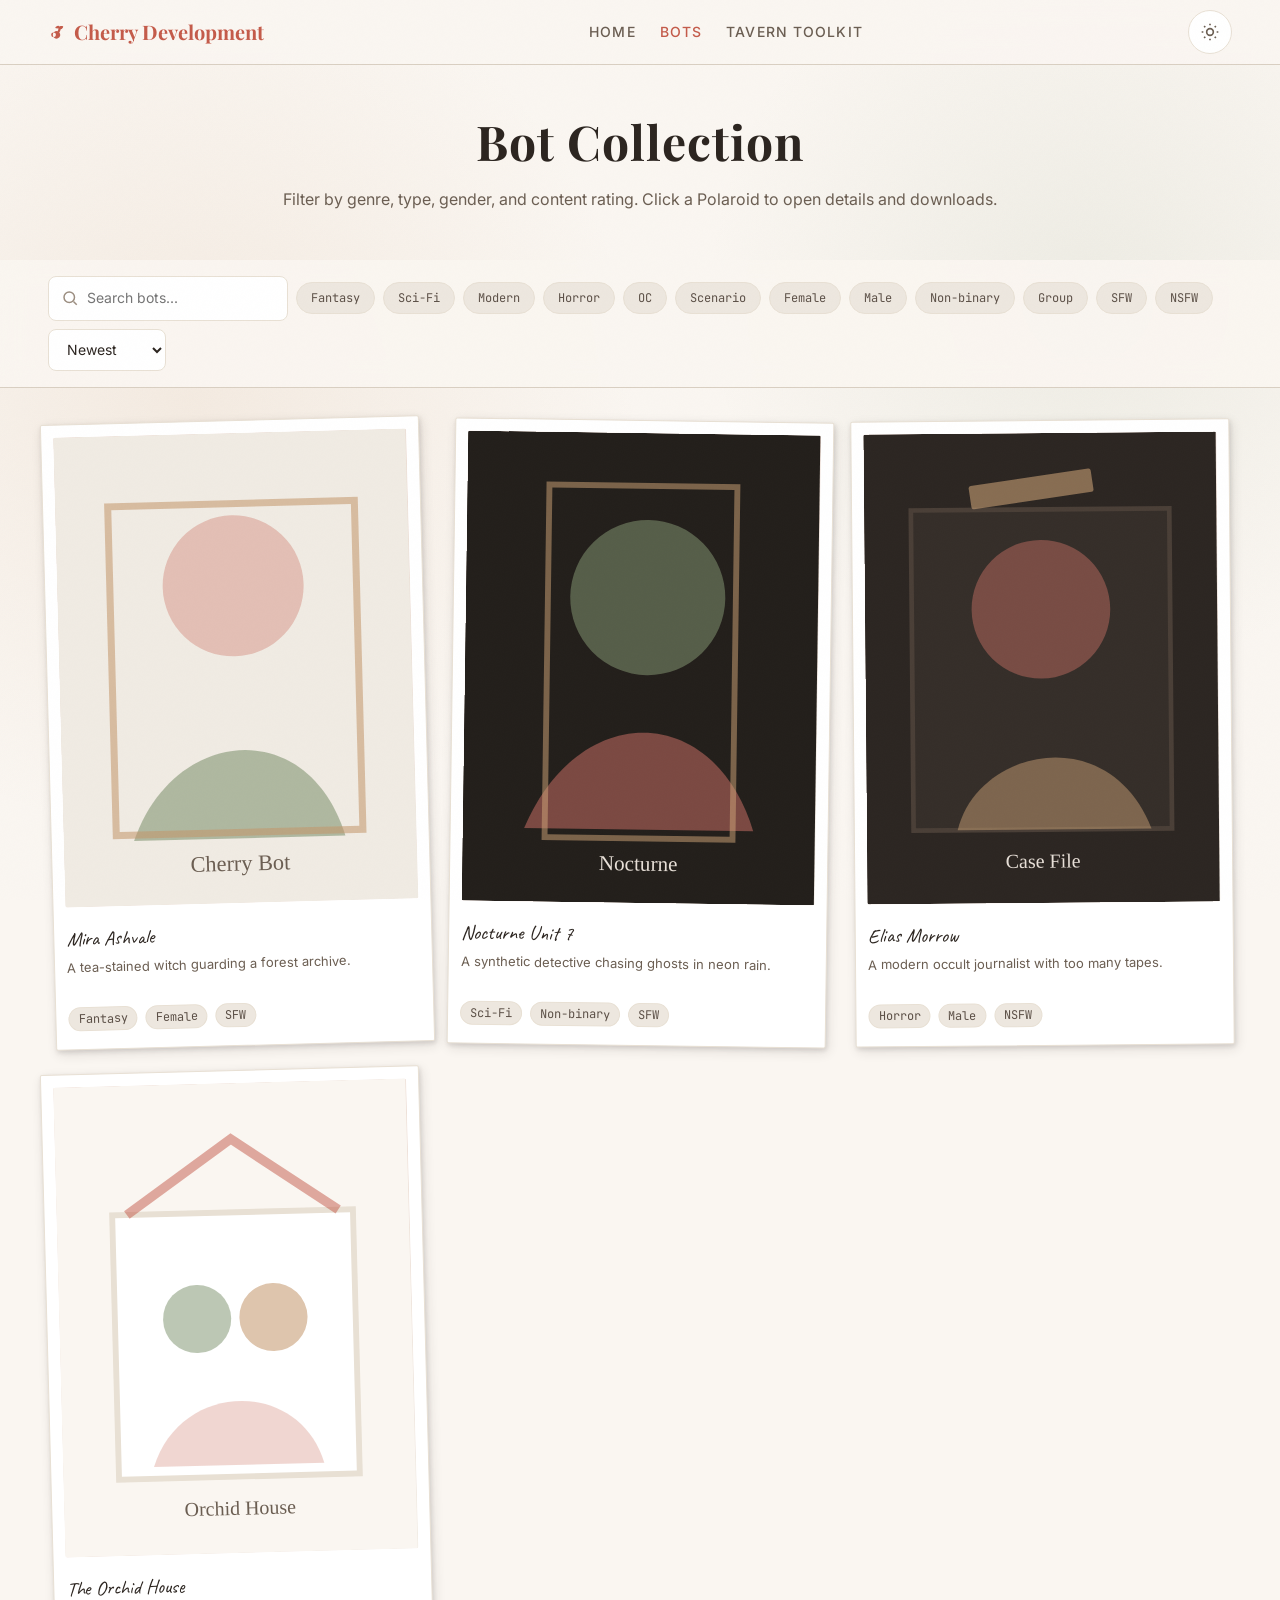
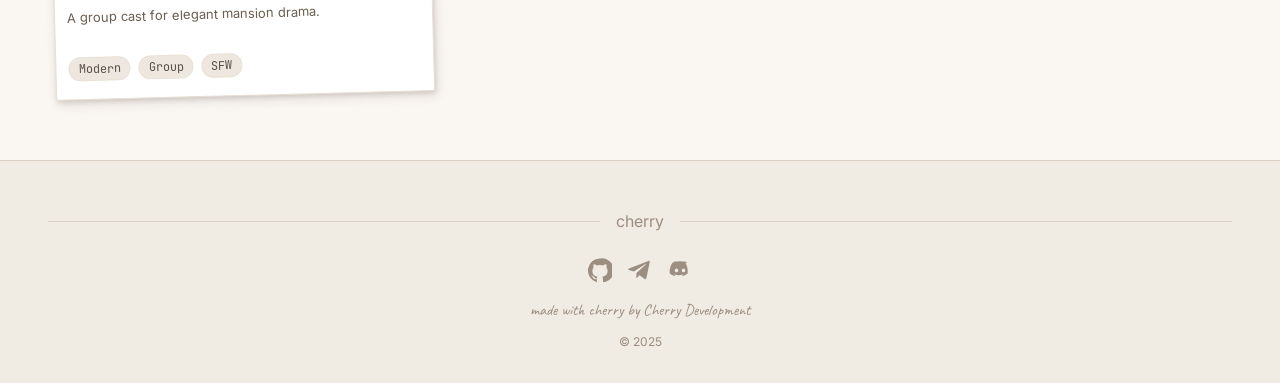
==== commit ff5a5864: "Update" ====
--- a/bots.html
+++ b/bots.html
@@ -1,166 +1,92 @@
-<!DOCTYPE html>
-<html lang="en">
+<!doctype html>
+<html lang="en" data-theme="light">
   <head>
-    <meta charset="UTF-8" />
-    <meta name="viewport" content="width=device-width, initial-scale=1.0" />
-    <title>Alhenas — Bot Collection</title>
-    <meta name="description" content="Browse Alhenas bot collection with search, filters, tags, and downloadable assets." />
-    <link rel="icon" href="assets/icons/favicon.svg" type="image/svg+xml" />
-    <link rel="alternate icon" href="favicon.ico" />
-    <link rel="preconnect" href="https://fonts.googleapis.com" />
-    <link rel="preconnect" href="https://fonts.gstatic.com" crossorigin />
-    <script>
-      (() => {
-        try {
-          const saved = localStorage.getItem('alhenas-theme');
-          const system = window.matchMedia('(prefers-color-scheme: dark)').matches ? 'dark' : 'light';
-          document.documentElement.dataset.theme = saved || system;
-        } catch {
-          document.documentElement.dataset.theme = 'light';
-        }
-      })();
-    </script>
-    <link
-      href="https://fonts.googleapis.com/css2?family=Caveat:wght@400&family=Inter:wght@400;500;700&family=JetBrains+Mono:wght@400;500&family=Playfair+Display:wght@700&display=swap"
-      rel="stylesheet"
-    />
-    <link rel="stylesheet" href="css/variables.css" />
-    <link rel="stylesheet" href="css/themes.css" />
-    <link rel="stylesheet" href="css/base.css" />
-    <link rel="stylesheet" href="css/layout.css" />
-    <link rel="stylesheet" href="css/components.css" />
-    <link rel="stylesheet" href="css/pages/bots.css" />
+    <meta charset="utf-8">
+    <meta name="viewport" content="width=device-width, initial-scale=1">
+    <meta name="description" content="Browse Cherry Development bot cards for SillyTavern.">
+    <title>Bot Collection | Cherry Development</title>
+    <link rel="icon" href="favicon.ico" sizes="any">
+    <link rel="preconnect" href="https://fonts.googleapis.com">
+    <link rel="preconnect" href="https://fonts.gstatic.com" crossorigin>
+    <link href="https://fonts.googleapis.com/css2?family=Caveat:wght@400&family=Inter:wght@400;500;700&family=JetBrains+Mono:wght@400&family=Playfair+Display:wght@700&display=swap" rel="stylesheet">
+    <link rel="stylesheet" href="css/variables.css">
+    <link rel="stylesheet" href="css/themes.css">
+    <link rel="stylesheet" href="css/base.css">
+    <link rel="stylesheet" href="css/layout.css">
+    <link rel="stylesheet" href="css/components.css">
+    <link rel="stylesheet" href="css/pages/bots.css">
+    <script src="js/theme.js" defer></script>
+    <script src="js/bots.js" defer></script>
   </head>
   <body>
     <header class="site-header">
-      <div class="container header-inner">
-        <a class="brand" href="index.html" aria-label="Alhenas home">
-          <span class="brand-mark" aria-hidden="true">✦</span>
-          <span>Alhenas</span>
-          <span class="brand-glyph" aria-hidden="true">♊</span>
-        </a>
-
-        <nav class="site-nav" id="site-nav" aria-label="Primary navigation">
-          <ul class="nav-list">
-            <li><a class="nav-link" href="index.html">Home</a></li>
-            <li><a class="nav-link active" href="bots.html">Bots</a></li>
-            <li><a class="nav-link" href="toolkit.html">Tavern Toolkit</a></li>
-          </ul>
+      <div class="container nav-shell">
+        <a class="brand" href="index.html" aria-label="Cherry Development home"><svg class="brand-mark" aria-hidden="true" viewBox="0 0 24 24" fill="currentColor"><path d="M15.5 4.5c1.7-.8 3.3-.8 4.8 0-.3 2-1.4 3.2-3.4 3.8-.3 1.7-.9 3.1-1.8 4.2a5 5 0 1 1-2.4-1.5c.8-1 1.2-2.3 1.2-3.9-1.6.3-3 .1-4.3-.5.8-1.6 2-2.6 3.8-2.9.7-.1 1.4.2 2.1.8ZM7.4 12.6a3.2 3.2 0 1 0 0 6.4 3.2 3.2 0 0 0 0-6.4Z"/></svg>Cherry Development</a>
+        <nav class="nav-links" data-nav-links aria-label="Primary navigation">
+          <a class="nav-link" href="index.html">Home</a>
+          <a class="nav-link" href="bots.html" aria-current="page">Bots</a>
+          <a class="nav-link" href="toolkit.html">Tavern Toolkit</a>
         </nav>
-
-        <button class="menu-toggle" type="button" aria-expanded="false" aria-controls="site-nav" aria-label="Open navigation menu">
-          <svg class="menu-toggle__icon" viewBox="0 0 24 24" aria-hidden="true">
-            <path fill="currentColor" d="M4 7h16v2H4zm0 8h16v2H4z" />
-          </svg>
-        </button>
-
-        <div class="header-actions">
-          <button class="theme-toggle" type="button" aria-label="Switch theme" aria-pressed="false">
-            <span class="theme-toggle__icon" aria-hidden="true"></span>
-          </button>
+        <div class="nav-actions">
+          <button class="icon-button" type="button" data-theme-toggle aria-label="Switch theme"><svg class="theme-icon sun-icon" width="20" height="20" fill="none" stroke="currentColor" stroke-width="2" viewBox="0 0 24 24"><circle cx="12" cy="12" r="4"/><path d="M12 2v2M12 20v2M4.93 4.93l1.41 1.41M17.66 17.66l1.41 1.41M2 12h2M20 12h2M4.93 19.07l1.41-1.41M17.66 6.34l1.41-1.41"/></svg><svg class="theme-icon moon-icon" width="20" height="20" fill="none" stroke="currentColor" stroke-width="2" viewBox="0 0 24 24"><path d="M21 12.8A8.5 8.5 0 1 1 11.2 3 6.7 6.7 0 0 0 21 12.8Z"/></svg></button>
+          <button class="menu-toggle" type="button" data-menu-toggle aria-label="Open menu" aria-expanded="false"><svg width="22" height="22" fill="none" stroke="currentColor" stroke-width="2" viewBox="0 0 24 24"><path d="M4 7h16M4 12h16M4 17h16"/></svg></button>
         </div>
       </div>
     </header>
 
-    <main>
-      <section class="page-intro gemini-ornament">
-        <div class="container" data-reveal>
-          <h1>Bot Collection</h1>
-          <p>
-            A calm, filterable catalog of characters and scenarios — each card framed like a saved print, with tags, notes,
-            downloads, and alternative versions tucked inside.
-          </p>
+    <main class="page-main bots-page">
+      <section class="container section-heading">
+        <h1>Bot Collection</h1>
+        <p>Filter by genre, type, gender, and content rating. Click a Polaroid to open details and downloads.</p>
+      </section>
+
+      <section class="filter-bar" aria-label="Bot filters">
+        <div class="container filters">
+          <label class="sr-only" for="bot-search">Search bots</label>
+          <input class="search-field" id="bot-search" type="search" data-bot-search placeholder="Search bots...">
+          <button class="chip" type="button" data-filter-value="fantasy" aria-pressed="false">Fantasy</button>
+          <button class="chip" type="button" data-filter-value="sci-fi" aria-pressed="false">Sci-Fi</button>
+          <button class="chip" type="button" data-filter-value="modern" aria-pressed="false">Modern</button>
+          <button class="chip" type="button" data-filter-value="horror" aria-pressed="false">Horror</button>
+          <button class="chip" type="button" data-filter-value="oc" aria-pressed="false">OC</button>
+          <button class="chip" type="button" data-filter-value="scenario" aria-pressed="false">Scenario</button>
+          <button class="chip" type="button" data-filter-value="female" aria-pressed="false">Female</button>
+          <button class="chip" type="button" data-filter-value="male" aria-pressed="false">Male</button>
+          <button class="chip" type="button" data-filter-value="non-binary" aria-pressed="false">Non-binary</button>
+          <button class="chip" type="button" data-filter-value="group" aria-pressed="false">Group</button>
+          <button class="chip" type="button" data-filter-value="sfw" aria-pressed="false">SFW</button>
+          <button class="chip" type="button" data-filter-value="nsfw" aria-pressed="false">NSFW</button>
+          <label class="sr-only" for="bot-sort">Sort bots</label>
+          <select class="sort-select" id="bot-sort" data-bot-sort>
+            <option value="newest">Newest</option>
+            <option value="oldest">Oldest</option>
+            <option value="az">Name A-Z</option>
+            <option value="za">Name Z-A</option>
+          </select>
         </div>
       </section>
 
-      <section class="filters-bar">
-        <div class="container filters-toolbar">
-          <div>
-            <label class="visually-hidden" for="botSearch">Search bots</label>
-            <div class="input-wrap">
-              <svg class="input-icon" viewBox="0 0 24 24" fill="none" aria-hidden="true">
-                <circle cx="11" cy="11" r="6.5" stroke="currentColor" stroke-width="1.7" />
-                <path d="M16 16l4.2 4.2" stroke="currentColor" stroke-width="1.7" stroke-linecap="round" />
-              </svg>
-              <input id="botSearch" class="search-input" type="search" placeholder="Search bots..." autocomplete="off" />
-            </div>
-            <div class="results-meta" id="botCount">Loading archive...</div>
-          </div>
-
-          <div class="filter-groups" aria-label="Bot filters">
-            <div class="filter-row">
-              <span class="filter-label">Genre / Setting</span>
-              <div class="filter-row" id="genreFilters"></div>
-            </div>
-            <div class="filter-row">
-              <span class="filter-label">Type</span>
-              <div class="filter-row" id="typeFilters"></div>
-            </div>
-            <div class="filter-row">
-              <span class="filter-label">Gender</span>
-              <div class="filter-row" id="genderFilters"></div>
-            </div>
-            <div class="filter-row">
-              <span class="filter-label">Rating</span>
-              <div class="filter-row" id="ratingFilters"></div>
-            </div>
-          </div>
-
-          <div>
-            <label class="visually-hidden" for="sortBots">Sort bots</label>
-            <div class="select-wrap">
-              <select class="sort-select" id="sortBots">
-                <option value="newest">Sort by: Newest</option>
-                <option value="oldest">Sort by: Oldest</option>
-                <option value="az">Sort by: Name (A–Z)</option>
-                <option value="za">Sort by: Name (Z–A)</option>
-              </select>
-              <svg class="select-icon" viewBox="0 0 24 24" fill="none" aria-hidden="true">
-                <path d="M6 9l6 6 6-6" stroke="currentColor" stroke-width="1.7" stroke-linecap="round" stroke-linejoin="round" />
-              </svg>
-            </div>
-          </div>
-        </div>
-      </section>
-
-      <section class="bot-grid-section">
-        <div class="container">
-          <div id="botGrid" class="bot-grid" aria-live="polite"></div>
-        </div>
-      </section>
+      <section class="container grid bot-grid" data-bot-grid aria-live="polite"></section>
     </main>
 
-    <div class="modal" id="botModal" aria-hidden="true">
-      <div class="modal__dialog" role="dialog" aria-modal="true" aria-labelledby="botModalTitle">
-        <button class="modal__close" type="button" aria-label="Close bot details">×</button>
-        <div id="botModalContent"></div>
+    <div class="modal" data-bot-modal role="dialog" aria-modal="true" aria-hidden="true" aria-label="Bot details">
+      <div class="modal-panel">
+        <button class="modal-close" type="button" data-modal-close aria-label="Close modal">×</button>
+        <div data-modal-body></div>
       </div>
     </div>
 
     <footer class="site-footer">
       <div class="container">
-        <div class="footer-divider" aria-hidden="true"><span>✦ • ♊ • ✦</span></div>
+        <div class="footer-divider" aria-hidden="true">cherry</div>
         <div class="social-links" aria-label="Social links">
-          <a class="social-link" href="https://github.com/" target="_blank" rel="noreferrer" aria-label="GitHub">
-            <svg viewBox="0 0 24 24" aria-hidden="true"><path d="M12 .5A12 12 0 0 0 8.2 23.9c.6.1.8-.3.8-.6v-2.2c-3.4.7-4.1-1.5-4.1-1.5-.6-1.4-1.4-1.8-1.4-1.8-1.2-.8.1-.8.1-.8 1.3.1 2 .9 2 .9 1.2 2 3.1 1.4 3.9 1.1.1-.9.5-1.4.9-1.7-2.7-.3-5.5-1.3-5.5-5.9 0-1.3.5-2.4 1.2-3.3-.1-.3-.5-1.6.1-3.2 0 0 1-.3 3.4 1.2A11.9 11.9 0 0 1 12 6.6c1.1 0 2.1.1 3.2.4 2.4-1.6 3.4-1.2 3.4-1.2.7 1.6.2 2.9.1 3.2.8.9 1.2 2 1.2 3.3 0 4.6-2.8 5.6-5.5 5.9.5.4 1 1.2 1 2.4v3.6c0 .4.2.7.8.6A12 12 0 0 0 12 .5Z"/></svg>
-          </a>
-          <a class="social-link" href="https://t.me/" target="_blank" rel="noreferrer" aria-label="Telegram">
-            <svg viewBox="0 0 24 24" aria-hidden="true"><path d="M21.5 4.6 18.3 19c-.2 1-.8 1.2-1.6.8l-4.5-3.3-2.2 2.1c-.2.2-.4.4-.8.4l.3-4.6 8.4-7.6c.4-.3-.1-.5-.5-.2l-10.4 6.5-4.5-1.4c-1-.3-1-.9.2-1.3l17.4-6.7c.8-.3 1.5.2 1.2 1.4Z"/></svg>
-          </a>
-          <a class="social-link" href="https://discord.com/" target="_blank" rel="noreferrer" aria-label="Discord">
-            <svg viewBox="0 0 24 24" aria-hidden="true"><path d="M20.3 5.4A16.8 16.8 0 0 0 16.2 4l-.2.4c1.6.4 2.3 1 2.3 1a11.7 11.7 0 0 0-3.6-1.1 12.4 12.4 0 0 0-5.4 0 11.6 11.6 0 0 0-3.7 1.1s.8-.7 2.5-1l-.2-.5a16.8 16.8 0 0 0-4.1 1.4C1.1 9.1.4 12.8.7 16.4c1.7 1.3 3.3 2.1 4.8 2.6l1.2-1.9c-.7-.3-1.4-.7-2-1.2.2.1.3.2.5.3 3.9 1.8 8.2 1.8 12 0 .2-.1.3-.2.5-.3-.6.5-1.3.9-2 1.2l1.2 1.9c1.5-.5 3.1-1.3 4.8-2.6.4-4.2-.7-7.9-3.4-11ZM9.5 14.2c-.9 0-1.6-.9-1.6-1.9s.7-1.9 1.6-1.9c.9 0 1.6.9 1.6 1.9s-.7 1.9-1.6 1.9Zm5 0c-.9 0-1.6-.9-1.6-1.9s.7-1.9 1.6-1.9c.9 0 1.6.9 1.6 1.9s-.7 1.9-1.6 1.9Z"/></svg>
-          </a>
-          <a class="social-link" href="https://x.com/" target="_blank" rel="noreferrer" aria-label="Twitter X">
-            <svg viewBox="0 0 24 24" aria-hidden="true"><path d="M18.9 2H22l-6.8 7.8L23 22h-6.1l-4.8-6.3L6.6 22H3.5l7.3-8.3L1 2h6.2L11.5 8 18.9 2Zm-1.1 18h1.7L6.3 3.9H4.5L17.8 20Z"/></svg>
-          </a>
+          <a href="https://github.com/" aria-label="GitHub"><svg width="24" height="24" fill="currentColor" viewBox="0 0 24 24"><path d="M12 .5a12 12 0 0 0-3.8 23.4c.6.1.8-.2.8-.6v-2.1c-3.3.7-4-1.4-4-1.4-.5-1.3-1.2-1.7-1.2-1.7-1-.7.1-.7.1-.7 1.1.1 1.7 1.2 1.7 1.2 1 .1.6 2.4 3.4 1.7.1-.8.4-1.3.7-1.6-2.6-.3-5.3-1.3-5.3-5.9 0-1.3.5-2.4 1.2-3.2-.1-.3-.5-1.6.1-3.3 0 0 1-.3 3.3 1.2a11.3 11.3 0 0 1 6 0c2.3-1.5 3.3-1.2 3.3-1.2.6 1.7.2 3 .1 3.3.8.8 1.2 1.9 1.2 3.2 0 4.6-2.8 5.6-5.4 5.9.4.3.8 1 .8 2v3c0 .4.2.7.8.6A12 12 0 0 0 12 .5Z"/></svg></a>
+          <a href="https://t.me/" aria-label="Telegram"><svg width="24" height="24" fill="currentColor" viewBox="0 0 24 24"><path d="M21.7 4.3 18.4 20c-.2 1.1-.9 1.4-1.8.9l-5-3.7-2.4 2.3c-.3.3-.5.5-1 .5l.3-5.1 9.3-8.4c.4-.4-.1-.6-.6-.2L5.8 13.5.8 12c-1.1-.3-1.1-1.1.2-1.6L20.5 2.9c.9-.3 1.7.2 1.2 1.4Z"/></svg></a>
+          <a href="https://discord.com/" aria-label="Discord"><svg width="24" height="24" fill="currentColor" viewBox="0 0 24 24"><path d="M19.5 4.8A16 16 0 0 0 15.6 3l-.2.4c1.4.4 2.1 1 2.1 1a13.4 13.4 0 0 0-11 0s.7-.6 2.2-1L8.4 3a16 16 0 0 0-3.9 1.8C2 8.5 1.4 12 1.7 15.5A15.8 15.8 0 0 0 6.6 18l.6-1c-1.1-.4-1.6-1-1.6-1l.4.2c3.1 1.4 6.4 1.4 9.5 0l.4-.2s-.6.6-1.7 1l.6 1a15.8 15.8 0 0 0 4.9-2.5c.4-4-.6-7.5-2.2-10.7ZM8.5 14.2c-.9 0-1.7-.8-1.7-1.8s.8-1.8 1.7-1.8 1.7.8 1.7 1.8-.8 1.8-1.7 1.8Zm7 0c-.9 0-1.7-.8-1.7-1.8s.8-1.8 1.7-1.8 1.7.8 1.7 1.8-.8 1.8-1.7 1.8Z"/></svg></a>
         </div>
-        <div class="footer-note">made with ✦ by Alhenas</div>
-        <div class="footer-copy">© 2025</div>
+        <p class="footer-note">made with cherry by Cherry Development</p>
+        <p class="copyright">© 2025</p>
       </div>
     </footer>
-
-    <script src="js/theme.js" defer></script>
-    <script src="js/animations.js" defer></script>
-    <script src="js/bots.js" defer></script>
   </body>
 </html>
--- a/css/variables.css
+++ b/css/variables.css
@@ -2,21 +2,7 @@
   --font-heading: 'Playfair Display', Georgia, 'Times New Roman', serif;
   --font-body: 'Inter', 'Segoe UI', system-ui, sans-serif;
   --font-mono: 'JetBrains Mono', 'Fira Code', Consolas, monospace;
-  --font-accent: 'Caveat', 'Patrick Hand', cursive;
-
-  --fs-h1: 3rem;
-  --fs-h2: 2rem;
-  --fs-h3: 1.25rem;
-  --fs-body: 1rem;
-  --fs-lead: 1.125rem;
-  --fs-small: 0.875rem;
-  --fs-caption: 0.8125rem;
-  --fs-tag: 0.75rem;
-
-  --lh-body: 1.6;
-  --lh-heading: 1.25;
-  --ls-heading: 0.02em;
-  --ls-upper: 0.08em;
+  --font-hand: 'Caveat', 'Patrick Hand', cursive;
 
   --space-xs: 4px;
   --space-sm: 8px;
@@ -27,37 +13,21 @@
   --space-3xl: 64px;
   --space-4xl: 96px;
 
+  --container-max: 1200px;
+  --container-padding: 24px;
+
   --radius-sm: 4px;
   --radius-md: 8px;
   --radius-lg: 12px;
   --radius-polaroid: 2px;
   --radius-full: 9999px;
 
-  --container-width: 1200px;
-  --container-pad: 24px;
-  --header-height: 64px;
-
-  --transition-base: all 0.25s cubic-bezier(0.4, 0, 0.2, 1);
-  --transition-theme: background-color 0.4s ease, color 0.3s ease, border-color 0.3s ease, box-shadow 0.3s ease;
-
-  --noise-pattern: url("data:image/svg+xml,%3Csvg xmlns='http://www.w3.org/2000/svg' width='140' height='140' viewBox='0 0 140 140'%3E%3Cg fill='%23000000' fill-opacity='0.9'%3E%3Ccircle cx='12' cy='16' r='1'/%3E%3Ccircle cx='37' cy='28' r='1'/%3E%3Ccircle cx='74' cy='22' r='1'/%3E%3Ccircle cx='116' cy='17' r='1'/%3E%3Ccircle cx='24' cy='61' r='1'/%3E%3Ccircle cx='59' cy='54' r='1'/%3E%3Ccircle cx='101' cy='66' r='1'/%3E%3Ccircle cx='126' cy='49' r='1'/%3E%3Ccircle cx='15' cy='109' r='1'/%3E%3Ccircle cx='45' cy='93' r='1'/%3E%3Ccircle cx='82' cy='121' r='1'/%3E%3Ccircle cx='112' cy='102' r='1'/%3E%3C/g%3E%3C/svg%3E");
-  --gemini-pattern: url("data:image/svg+xml,%3Csvg xmlns='http://www.w3.org/2000/svg' width='320' height='240' viewBox='0 0 320 240'%3E%3Cg fill='none' stroke='%239C8E80' stroke-width='1.2' stroke-opacity='0.5'%3E%3Cpath d='M42 178 L92 122 L146 140 L206 82 L266 94'/%3E%3Cpath d='M54 196 L104 150 L158 168 L218 108 L278 118'/%3E%3C/g%3E%3Cg fill='%239C8E80' fill-opacity='0.65'%3E%3Ccircle cx='42' cy='178' r='2.3'/%3E%3Ccircle cx='92' cy='122' r='2.3'/%3E%3Ccircle cx='146' cy='140' r='2.3'/%3E%3Ccircle cx='206' cy='82' r='2.3'/%3E%3Ccircle cx='266' cy='94' r='2.3'/%3E%3Ccircle cx='54' cy='196' r='2.3'/%3E%3Ccircle cx='104' cy='150' r='2.3'/%3E%3Ccircle cx='158' cy='168' r='2.3'/%3E%3Ccircle cx='218' cy='108' r='2.3'/%3E%3Ccircle cx='278' cy='118' r='2.3'/%3E%3C/g%3E%3C/svg%3E");
+  --ease-standard: cubic-bezier(0.4, 0, 0.2, 1);
+  --shadow-card: 0 2px 8px var(--shadow-card-color), 0 1px 3px var(--shadow-card-color);
+  --shadow-card-hover: 0 8px 24px var(--shadow-hover-color), 0 4px 8px var(--shadow-hover-color);
+  --shadow-polaroid: 2px 4px 12px var(--polaroid-shadow-color), 1px 2px 4px var(--polaroid-shadow-color);
 }
 
-@media (min-width: 1024px) {
-  :root {
-    --container-pad: 48px;
-  }
+@media (min-width: 768px) {
+  :root { --container-padding: 48px; }
 }
-
-@media (max-width: 767px) {
-  :root {
-    --fs-h1: 2rem;
-    --fs-h2: 1.5rem;
-    --fs-h3: 1.125rem;
-    --fs-body: 1rem;
-    --fs-small: 0.8125rem;
-    --container-pad: 16px;
-    --space-4xl: 72px;
-  }
-}
--- a/css/themes.css
+++ b/css/themes.css
@@ -1,63 +1,46 @@
-html[data-theme='light'] {
+:root,
+[data-theme='light'] {
   color-scheme: light;
-  --bg-primary: #faf6f1;
-  --bg-secondary: #f0ebe3;
-  --bg-card: #ffffff;
-  --bg-card-hover: #fffdf9;
-  --border-card: #e8e0d4;
-  --border-subtle: #d9cfc2;
-  --text-primary: #2c2520;
-  --text-secondary: #6b5e52;
-  --text-tertiary: #9c8e80;
-  --accent-primary: #c45b4a;
-  --accent-primary-hover: #a8483a;
-  --accent-secondary: #7b8f6a;
-  --accent-tertiary: #c4956a;
-  --tag-bg: #ede7df;
-  --tag-text: #5c5047;
-  --overlay-bg: rgba(44, 37, 32, 0.6);
+  --bg-primary: #FAF6F1;
+  --bg-secondary: #F0EBE3;
+  --bg-card: #FFFFFF;
+  --bg-card-hover: #FFFDF9;
+  --border-card: #E8E0D4;
+  --border-subtle: #D9CFC2;
+  --text-primary: #2C2520;
+  --text-secondary: #6B5E52;
+  --text-tertiary: #9C8E80;
+  --accent-primary: #C45B4A;
+  --accent-primary-hover: #A8483A;
+  --accent-secondary: #7B8F6A;
+  --accent-tertiary: #C4956A;
   --shadow-card-color: rgba(44, 37, 32, 0.08);
   --shadow-hover-color: rgba(44, 37, 32, 0.15);
   --polaroid-shadow-color: rgba(44, 37, 32, 0.12);
-  --glass-bg: rgba(250, 246, 241, 0.92);
-  --spotlight-a: rgba(196, 149, 106, 0.14);
-  --spotlight-b: rgba(123, 143, 106, 0.08);
-  --hero-star: rgba(196, 91, 74, 0.22);
-  --noise-opacity: 0.03;
-  --blotch-opacity: 0.06;
-  --shadow-card: 0 2px 8px var(--shadow-card-color), 0 1px 3px var(--shadow-card-color);
-  --shadow-card-hover: 0 8px 24px var(--shadow-hover-color), 0 4px 8px var(--shadow-hover-color);
-  --shadow-polaroid: 2px 4px 12px var(--polaroid-shadow-color), 1px 2px 4px var(--polaroid-shadow-color);
+  --tag-bg: #EDE7DF;
+  --tag-text: #5C5047;
+  --overlay-bg: rgba(44, 37, 32, 0.6);
 }
 
-html[data-theme='dark'] {
+[data-theme='dark'] {
   color-scheme: dark;
-  --bg-primary: #1a1614;
-  --bg-secondary: #231f1b;
-  --bg-card: #2c2622;
-  --bg-card-hover: #352e29;
-  --border-card: #3d342d;
-  --border-subtle: #4a3f37;
-  --text-primary: #e8e0d8;
-  --text-secondary: #a89a8c;
-  --text-tertiary: #7a6e62;
-  --accent-primary: #d4756a;
-  --accent-primary-hover: #e08a7f;
-  --accent-secondary: #95ab82;
-  --accent-tertiary: #d4a87a;
-  --tag-bg: #352e29;
-  --tag-text: #beb0a2;
-  --overlay-bg: rgba(0, 0, 0, 0.7);
+  --bg-primary: #1A1614;
+  --bg-secondary: #231F1B;
+  --bg-card: #2C2622;
+  --bg-card-hover: #352E29;
+  --border-card: #3D342D;
+  --border-subtle: #4A3F37;
+  --text-primary: #E8E0D8;
+  --text-secondary: #A89A8C;
+  --text-tertiary: #7A6E62;
+  --accent-primary: #D4756A;
+  --accent-primary-hover: #E08A7F;
+  --accent-secondary: #95AB82;
+  --accent-tertiary: #D4A87A;
   --shadow-card-color: rgba(0, 0, 0, 0.3);
   --shadow-hover-color: rgba(0, 0, 0, 0.5);
   --polaroid-shadow-color: rgba(0, 0, 0, 0.4);
-  --glass-bg: rgba(26, 22, 20, 0.92);
-  --spotlight-a: rgba(212, 117, 106, 0.08);
-  --spotlight-b: rgba(149, 171, 130, 0.06);
-  --hero-star: rgba(212, 117, 106, 0.28);
-  --noise-opacity: 0.02;
-  --blotch-opacity: 0;
-  --shadow-card: 0 2px 8px var(--shadow-card-color), 0 1px 3px var(--shadow-card-color);
-  --shadow-card-hover: 0 8px 24px var(--shadow-hover-color), 0 4px 8px var(--shadow-hover-color);
-  --shadow-polaroid: 2px 4px 12px var(--polaroid-shadow-color), 1px 2px 4px var(--polaroid-shadow-color);
+  --tag-bg: #352E29;
+  --tag-text: #BEB0A2;
+  --overlay-bg: rgba(0, 0, 0, 0.7);
 }
--- a/css/base.css
+++ b/css/base.css
@@ -1,182 +1,65 @@
-*,
-*::before,
-*::after {
-  box-sizing: border-box;
-}
+*, *::before, *::after { box-sizing: border-box; }
 
 html {
   scroll-behavior: smooth;
+  background: var(--bg-primary);
 }
 
 body {
   margin: 0;
-  min-width: 320px;
+  min-height: 100vh;
+  background:
+    radial-gradient(circle at 15% 20%, color-mix(in srgb, var(--accent-tertiary) 12%, transparent), transparent 28rem),
+    radial-gradient(circle at 85% 15%, color-mix(in srgb, var(--accent-secondary) 10%, transparent), transparent 24rem),
+    var(--bg-primary);
+  color: var(--text-primary);
   font-family: var(--font-body);
-  font-size: var(--fs-body);
-  line-height: var(--lh-body);
-  color: var(--text-primary);
-  background:
-    radial-gradient(circle at 12% 18%, var(--spotlight-a), transparent 22%),
-    radial-gradient(circle at 84% 10%, var(--spotlight-b), transparent 18%),
-    radial-gradient(circle at 78% 74%, var(--spotlight-a), transparent 24%),
-    var(--bg-primary);
-  transition: var(--transition-theme);
-  position: relative;
+  font-size: 1rem;
+  line-height: 1.6;
+  transition: background-color 0.4s ease, color 0.3s ease;
 }
 
 body::before {
   content: '';
   position: fixed;
   inset: 0;
-  background-image: var(--noise-pattern);
-  background-size: 140px 140px;
-  opacity: var(--noise-opacity);
+  z-index: 9999;
   pointer-events: none;
-  z-index: 9999;
+  opacity: 0.035;
+  background-image: url("data:image/svg+xml,%3Csvg xmlns='http://www.w3.org/2000/svg' width='80' height='80' viewBox='0 0 80 80'%3E%3Cfilter id='n'%3E%3CfeTurbulence type='fractalNoise' baseFrequency='.9' numOctaves='2' stitchTiles='stitch'/%3E%3C/filter%3E%3Crect width='80' height='80' filter='url(%23n)' opacity='.45'/%3E%3C/svg%3E");
 }
 
-body::after {
-  content: '';
-  position: fixed;
-  inset: 0;
-  pointer-events: none;
-  opacity: var(--blotch-opacity);
-  background:
-    radial-gradient(circle at 25% 30%, rgba(196, 149, 106, 0.38), transparent 20%),
-    radial-gradient(circle at 75% 76%, rgba(196, 91, 74, 0.24), transparent 18%);
-  z-index: -1;
-}
+body.nav-open { overflow: hidden; }
 
-body.modal-open,
-body.menu-open {
-  overflow: hidden;
-}
+img, svg { display: block; max-width: 100%; }
 
-img,
-picture,
-svg {
-  display: block;
-  max-width: 100%;
-}
+a { color: inherit; text-decoration: none; }
 
-a {
-  color: inherit;
-  text-decoration: none;
-}
+button, input, select { font: inherit; }
 
-button,
-input,
-select,
-textarea {
-  font: inherit;
-  color: inherit;
-}
-
-button {
-  cursor: pointer;
-  background: none;
-  border: none;
-}
-
-ul,
-ol {
-  margin: 0;
-  padding: 0;
-  list-style: none;
-}
-
-h1,
-h2,
-h3,
-h4,
-h5,
-h6 {
-  margin: 0;
-  font-family: var(--font-heading);
-  line-height: var(--lh-heading);
-  letter-spacing: var(--ls-heading);
-  font-weight: 700;
-  text-wrap: balance;
-}
-
-h1 {
-  font-size: var(--fs-h1);
-}
-
-h2 {
-  font-size: var(--fs-h2);
-}
-
-h3 {
-  font-size: var(--fs-h3);
-}
-
-p {
-  margin: 0;
-  color: var(--text-secondary);
-}
-
-strong,
-b {
-  font-weight: 500;
-}
-
-small {
-  font-size: var(--fs-small);
-}
-
-code,
-pre {
-  font-family: var(--font-mono);
-}
-
-pre {
-  overflow-x: auto;
-  padding: var(--space-md);
-  border-radius: var(--radius-md);
-  background: var(--bg-secondary);
-  border: 1px solid var(--border-card);
-}
-
-::selection {
-  background: rgba(196, 91, 74, 0.18);
-}
+button { cursor: pointer; }
 
 :focus-visible {
   outline: 2px solid var(--accent-primary);
   outline-offset: 2px;
 }
 
-main {
-  position: relative;
-  isolation: isolate;
+h1, h2, h3 {
+  margin: 0;
+  color: var(--text-primary);
+  font-family: var(--font-heading);
+  font-weight: 700;
+  line-height: 1.2;
+  letter-spacing: 0.02em;
 }
 
-section {
-  position: relative;
-}
+h1 { font-size: clamp(2rem, 7vw, 3rem); }
+h2 { font-size: clamp(1.5rem, 5vw, 2rem); }
+h3 { font-size: clamp(1.125rem, 3vw, 1.25rem); }
 
-[data-reveal] {
-  --reveal-opacity: 0;
-  --reveal-y: 20px;
-  --card-scale: 1;
-  opacity: var(--reveal-opacity);
-  transform: translateY(var(--reveal-y)) rotate(var(--card-rotate, 0deg)) scale(var(--card-scale));
-  transition:
-    opacity 0.5s ease,
-    transform 0.5s ease,
-    box-shadow 0.25s cubic-bezier(0.4, 0, 0.2, 1),
-    border-color 0.25s cubic-bezier(0.4, 0, 0.2, 1),
-    background-color 0.25s cubic-bezier(0.4, 0, 0.2, 1),
-    color 0.25s cubic-bezier(0.4, 0, 0.2, 1);
-}
+p { margin: 0; color: var(--text-secondary); }
 
-[data-reveal].is-visible {
-  --reveal-opacity: 1;
-  --reveal-y: 0px;
-}
-
-.visually-hidden {
+.sr-only {
   position: absolute;
   width: 1px;
   height: 1px;
@@ -188,64 +71,11 @@
   border: 0;
 }
 
-.text-accent {
-  color: var(--accent-primary);
-}
-
-.section-heading {
-  text-align: center;
-  margin-bottom: var(--space-2xl);
-}
-
-.section-heading p {
-  margin-top: var(--space-sm);
-  max-width: 60ch;
-  margin-inline: auto;
-}
-
-.section-divider {
-  display: flex;
-  align-items: center;
-  gap: var(--space-md);
-  color: var(--text-tertiary);
-  margin: var(--space-3xl) auto;
-  max-width: 420px;
-}
-
-.section-divider::before,
-.section-divider::after {
-  content: '';
-  flex: 1;
-  height: 1px;
-  background: linear-gradient(90deg, transparent, var(--border-subtle), transparent);
-}
-
-.section-divider span {
-  font-size: 0.875rem;
-  letter-spacing: 0.18em;
-}
-
-.quote-note {
-  padding-left: var(--space-md);
-  border-left: 3px solid var(--accent-primary);
-  color: var(--text-secondary);
-}
-
 @media (prefers-reduced-motion: reduce) {
-  html {
-    scroll-behavior: auto;
-  }
-
-  *,
-  *::before,
-  *::after {
-    animation: none !important;
-    transition: none !important;
+  *, *::before, *::after {
+    animation-duration: 0.01ms !important;
+    animation-iteration-count: 1 !important;
     scroll-behavior: auto !important;
-  }
-
-  [data-reveal] {
-    opacity: 1 !important;
-    transform: none !important;
+    transition-duration: 0.01ms !important;
   }
 }
--- a/css/layout.css
+++ b/css/layout.css
@@ -1,187 +1,141 @@
 .container {
-  width: min(100%, var(--container-width));
-  margin-inline: auto;
-  padding-inline: var(--container-pad);
+  width: min(100% - (var(--container-padding) * 2), var(--container-max));
+  margin: 0 auto;
 }
 
 .site-header {
   position: sticky;
   top: 0;
-  z-index: 40;
+  z-index: 50;
+  min-height: 64px;
+  border-bottom: 1px solid var(--border-subtle);
+  background: color-mix(in srgb, var(--bg-primary) 92%, transparent);
   backdrop-filter: blur(12px);
-  background: var(--glass-bg);
-  border-bottom: 1px solid transparent;
-  transition: var(--transition-theme);
 }
 
 .site-header::after {
   content: '';
   position: absolute;
-  left: 0;
-  right: 0;
-  bottom: -1px;
+  inset: auto 0 -1px;
   height: 1px;
   background: linear-gradient(90deg, transparent, var(--border-subtle), transparent);
 }
 
-.header-inner {
-  min-height: var(--header-height);
-  display: grid;
-  grid-template-columns: auto 1fr auto auto;
+.nav-shell {
+  display: flex;
   align-items: center;
+  justify-content: space-between;
+  min-height: 64px;
   gap: var(--space-md);
 }
 
 .brand {
   display: inline-flex;
   align-items: center;
-  gap: 10px;
+  gap: var(--space-sm);
   color: var(--accent-primary);
   font-family: var(--font-heading);
   font-size: 1.25rem;
   font-weight: 700;
-  letter-spacing: 0.03em;
+  white-space: nowrap;
 }
 
-.brand-mark,
-.brand-glyph {
-  font-size: 0.9rem;
-  opacity: 0.85;
+.brand-mark {
+  width: 18px;
+  height: 18px;
+  color: var(--accent-primary);
 }
 
-.site-nav {
-  justify-self: end;
-}
-
-.nav-list {
+.nav-links {
   display: flex;
   align-items: center;
+  justify-content: flex-end;
   gap: var(--space-lg);
 }
 
 .nav-link {
-  position: relative;
+  color: var(--text-secondary);
   font-size: 0.875rem;
+  font-weight: 500;
+  letter-spacing: 0.08em;
   text-transform: uppercase;
-  letter-spacing: var(--ls-upper);
-  font-weight: 500;
-  color: var(--text-secondary);
-  transition: var(--transition-base);
+  transition: color 0.25s var(--ease-standard);
 }
 
 .nav-link:hover,
-.nav-link.active {
-  color: var(--accent-primary);
-}
+.nav-link[aria-current='page'] { color: var(--accent-primary); }
 
-.nav-link::after {
-  content: '';
-  position: absolute;
-  left: 0;
-  right: 0;
-  bottom: -8px;
-  height: 1px;
-  background: currentColor;
-  transform: scaleX(0);
-  transform-origin: center;
-  transition: transform 0.25s ease;
-}
-
-.nav-link:hover::after,
-.nav-link.active::after {
-  transform: scaleX(1);
-}
-
-.header-actions {
+.nav-actions {
   display: flex;
   align-items: center;
   gap: var(--space-sm);
 }
 
-.theme-toggle,
+.icon-button,
 .menu-toggle {
+  display: inline-grid;
+  place-items: center;
   width: 44px;
   height: 44px;
+  border: 1px solid var(--border-card);
   border-radius: var(--radius-full);
-  border: 1px solid var(--border-card);
   background: var(--bg-card);
   color: var(--text-secondary);
-  display: inline-flex;
-  align-items: center;
-  justify-content: center;
-  box-shadow: var(--shadow-card);
-  transition: var(--transition-base);
+  transition: all 0.25s var(--ease-standard);
 }
 
-.theme-toggle:hover,
+.icon-button:hover,
 .menu-toggle:hover {
+  color: var(--accent-primary);
   transform: translateY(-1px);
-  color: var(--accent-primary);
-  box-shadow: var(--shadow-card-hover);
 }
 
-.theme-toggle__icon,
-.menu-toggle__icon {
-  width: 20px;
-  height: 20px;
-}
+.theme-icon { transition: opacity 0.25s ease, transform 0.25s ease; }
 
-.theme-toggle__icon {
-  display: inline-flex;
-  align-items: center;
-  justify-content: center;
-}
+[data-theme='light'] .moon-icon,
+[data-theme='dark'] .sun-icon { display: none; }
 
-.theme-toggle__icon svg,
-.menu-toggle__icon {
-  width: 100%;
-  height: 100%;
-}
+.menu-toggle { display: none; }
 
-.menu-toggle {
-  display: none;
-}
+.page-main { min-height: calc(100vh - 224px); }
 
-.page-intro {
-  padding: var(--space-3xl) 0 var(--space-xl);
+.page-section { padding: var(--space-3xl) 0; }
+
+.section-heading {
+  display: grid;
+  gap: var(--space-md);
+  max-width: 720px;
+  margin: 0 auto var(--space-2xl);
   text-align: center;
 }
 
-.page-intro p {
-  max-width: 62ch;
-  margin: var(--space-sm) auto 0;
+.grid {
+  display: grid;
+  grid-template-columns: repeat(auto-fill, minmax(280px, 1fr));
+  gap: var(--space-lg);
 }
 
 .site-footer {
-  margin-top: var(--space-4xl);
+  border-top: 1px solid var(--border-subtle);
+  background: var(--bg-secondary);
   padding: var(--space-2xl) 0 var(--space-xl);
-  background: var(--bg-secondary);
-  border-top: 1px solid var(--border-subtle);
+  text-align: center;
 }
 
 .footer-divider {
   display: flex;
   align-items: center;
   gap: var(--space-md);
-  justify-content: center;
+  margin-bottom: var(--space-lg);
   color: var(--text-tertiary);
-  margin-bottom: var(--space-xl);
 }
 
 .footer-divider::before,
 .footer-divider::after {
   content: '';
-  width: min(160px, 22vw);
   height: 1px;
-  background: linear-gradient(90deg, transparent, var(--border-subtle), transparent);
-}
-
-.footer-divider span {
-  display: inline-flex;
-  align-items: center;
-  gap: var(--space-xs);
-  font-size: 0.75rem;
-  letter-spacing: 0.16em;
+  flex: 1;
+  background: var(--border-subtle);
 }
 
 .social-links {
@@ -191,91 +145,48 @@
   margin-bottom: var(--space-md);
 }
 
-.social-link {
-  width: 44px;
-  height: 44px;
-  border-radius: var(--radius-full);
-  display: inline-flex;
-  align-items: center;
-  justify-content: center;
+.social-links a {
   color: var(--text-tertiary);
-  border: 1px solid transparent;
-  transition: var(--transition-base);
+  transition: color 0.25s var(--ease-standard), transform 0.25s var(--ease-standard);
 }
 
-.social-link svg {
-  width: 24px;
-  height: 24px;
-  fill: currentColor;
-}
-
-.social-link:hover {
+.social-links a:hover {
   color: var(--accent-primary);
-  border-color: var(--border-card);
-  background: var(--bg-card);
+  transform: translateY(-2px);
 }
 
 .footer-note {
-  text-align: center;
-  font-family: var(--font-accent);
+  color: var(--text-tertiary);
+  font-family: var(--font-hand);
   font-size: 1rem;
-  color: var(--text-tertiary);
 }
 
-.footer-copy {
-  text-align: center;
+.copyright {
+  margin-top: var(--space-sm);
   color: var(--text-tertiary);
   font-size: 0.75rem;
-  margin-top: var(--space-sm);
-}
-
-.gemini-ornament::before {
-  content: '';
-  position: absolute;
-  inset: auto 0 0 auto;
-  width: min(360px, 58vw);
-  height: min(240px, 32vw);
-  background-image: var(--gemini-pattern);
-  background-repeat: no-repeat;
-  background-size: contain;
-  opacity: 0.05;
-  pointer-events: none;
 }
 
 @media (max-width: 767px) {
-  .header-inner {
-    grid-template-columns: auto 1fr auto auto;
+  .menu-toggle { display: inline-grid; }
+
+  .nav-links {
+    position: fixed;
+    inset: 64px 0 auto 0;
+    display: grid;
+    gap: 0;
+    padding: var(--space-md) var(--container-padding) var(--space-lg);
+    border-bottom: 1px solid var(--border-subtle);
+    background: var(--bg-primary);
+    transform: translateY(-120%);
+    transition: transform 0.25s var(--ease-standard);
   }
 
-  .menu-toggle {
-    display: inline-flex;
-  }
+  .nav-links.is-open { transform: translateY(0); }
 
-  .site-nav {
-    position: fixed;
-    inset: var(--header-height) 0 auto 0;
-    background: var(--bg-primary);
-    border-bottom: 1px solid var(--border-subtle);
-    padding: var(--space-lg) var(--container-pad) var(--space-xl);
-    transform: translateY(-120%);
-    opacity: 0;
-    pointer-events: none;
-    transition: transform 0.25s ease, opacity 0.25s ease;
-  }
-
-  .site-nav.is-open {
-    transform: translateY(0);
-    opacity: 1;
-    pointer-events: auto;
-  }
-
-  .nav-list {
-    flex-direction: column;
-    align-items: flex-start;
-    gap: var(--space-md);
-  }
-
-  .nav-link::after {
-    bottom: -4px;
+  .nav-link {
+    min-height: 44px;
+    display: flex;
+    align-items: center;
   }
 }
--- a/css/components.css
+++ b/css/components.css
@@ -1,72 +1,40 @@
-.btn {
+.button {
   display: inline-flex;
   align-items: center;
   justify-content: center;
   gap: var(--space-sm);
   min-height: 44px;
   padding: 12px 28px;
+  border: 1.5px solid transparent;
   border-radius: var(--radius-md);
   font-size: 0.875rem;
   font-weight: 500;
   letter-spacing: 0.06em;
   text-transform: uppercase;
-  border: 1.5px solid transparent;
-  box-shadow: var(--shadow-card);
-  transition: var(--transition-base);
-}
-
-.btn:hover {
+  transition: all 0.25s var(--ease-standard);
+}
+
+.button-primary {
+  background: var(--accent-primary);
+  color: #fff;
+  box-shadow: 0 6px 18px color-mix(in srgb, var(--accent-primary) 24%, transparent);
+}
+
+.button-primary:hover {
+  background: var(--accent-primary-hover);
   transform: translateY(-2px);
-  box-shadow: var(--shadow-card-hover);
-}
-
-.btn-primary {
-  color: #fff;
-  background: var(--accent-primary);
-}
-
-.btn-primary:hover {
-  background: var(--accent-primary-hover);
-}
-
-.btn-secondary {
-  color: var(--accent-primary);
+}
+
+.button-secondary {
   border-color: var(--accent-primary);
   background: transparent;
-}
-
-.btn-secondary:hover {
+  color: var(--accent-primary);
+}
+
+.button-secondary:hover {
+  background: var(--accent-primary);
   color: #fff;
-  background: var(--accent-primary);
-}
-
-.btn-soft {
-  color: var(--text-primary);
-  background: var(--bg-secondary);
-  border-color: var(--border-card);
-}
-
-.btn-inline {
-  display: inline-flex;
-  align-items: center;
-  gap: var(--space-sm);
-  padding: 8px 18px;
-  border-radius: var(--radius-md);
-  background: var(--bg-secondary);
-  border: 1px solid var(--border-card);
-  font-size: 0.875rem;
-  transition: var(--transition-base);
-}
-
-.btn-inline:hover {
-  border-color: var(--accent-primary);
-  color: var(--accent-primary);
-}
-
-.tag-row {
-  display: flex;
-  gap: var(--space-sm);
-  flex-wrap: wrap;
+  transform: translateY(-2px);
 }
 
 .tag,
@@ -74,326 +42,195 @@
   display: inline-flex;
   align-items: center;
   justify-content: center;
-  gap: 6px;
-  min-height: 32px;
-  padding: 6px 14px;
+  gap: var(--space-xs);
+  border: 1px solid var(--border-card);
   border-radius: var(--radius-full);
-  font-size: var(--fs-tag);
-  line-height: 1;
-  border: 1px solid var(--border-card);
   background: var(--tag-bg);
   color: var(--tag-text);
-  transition: var(--transition-base);
-}
-
-.chip:hover,
+  font-family: var(--font-mono);
+  font-size: 0.75rem;
+  line-height: 1;
+}
+
+.tag { padding: 5px 9px; }
+.chip { min-height: 32px; padding: 6px 14px; }
+
+.chip[aria-pressed='true'],
 .chip.is-active {
+  border-color: var(--accent-primary);
+  background: var(--accent-primary);
   color: #fff;
-  background: var(--accent-primary);
-  border-color: var(--accent-primary);
-}
-
-.input-wrap,
-.select-wrap {
+}
+
+.card {
+  border: 1px solid var(--border-card);
+  background: var(--bg-card);
+  box-shadow: var(--shadow-card);
+  transition: opacity 0.5s ease, transform 0.5s ease, box-shadow 0.25s var(--ease-standard), border-color 0.25s var(--ease-standard), background-color 0.3s ease;
+}
+
+.card:hover {
+  border-color: color-mix(in srgb, var(--accent-primary) 70%, var(--border-card));
+  background: var(--bg-card-hover);
+  box-shadow: var(--shadow-card-hover);
+}
+
+.reveal {
+  opacity: 0;
+  transform: translateY(20px);
+}
+
+.reveal.visible {
+  opacity: 1;
+  transform: translateY(0);
+}
+
+.polaroid-card {
   position: relative;
-}
-
-.search-input,
-.sort-select {
-  min-height: 44px;
-  width: 100%;
-  border-radius: var(--radius-md);
-  border: 1.5px solid var(--border-card);
-  background: var(--bg-card);
-  color: var(--text-primary);
-  padding: 10px 14px;
-  transition: var(--transition-base);
-}
-
-.search-input {
-  padding-left: 40px;
-}
-
-.search-input::placeholder {
-  color: var(--text-tertiary);
-}
-
-.search-input:focus,
-.sort-select:focus {
-  border-color: var(--accent-primary);
-}
-
-.input-icon,
-.select-icon {
-  position: absolute;
-  top: 50%;
-  transform: translateY(-50%);
-  color: var(--text-tertiary);
-  pointer-events: none;
-}
-
-.input-icon {
-  left: 14px;
-  width: 16px;
-  height: 16px;
-}
-
-.select-icon {
-  right: 14px;
-  width: 14px;
-  height: 14px;
-}
-
-.card,
-.paper-card,
-.resource-card {
-  background: var(--bg-card);
-  border: 1px solid var(--border-card);
-  border-radius: var(--radius-lg);
-  box-shadow: var(--shadow-card);
-  transition: var(--transition-base);
-}
-
-.card:hover,
-.paper-card:hover,
-.resource-card:hover {
-  transform: translateY(-2px);
-  box-shadow: var(--shadow-card-hover);
-}
-
-.polaroid-card {
-  padding: 12px 12px 16px;
+  padding: 12px 12px 18px;
   border-radius: var(--radius-polaroid);
   box-shadow: var(--shadow-polaroid);
-  background: var(--bg-card);
-  border: 1px solid var(--border-card);
-  transition: var(--transition-base), opacity 0.5s ease, transform 0.5s ease;
-}
-
-.polaroid-card:hover {
-  background: var(--bg-card-hover);
-}
-
-.empty-state {
-  padding: var(--space-2xl);
-  border: 1px dashed var(--border-card);
+}
+
+.polaroid-card:nth-child(3n+1) { transform: rotate(-1.5deg); }
+.polaroid-card:nth-child(3n+2) { transform: rotate(0.8deg); }
+.polaroid-card:nth-child(3n+3) { transform: rotate(-0.5deg); }
+
+.polaroid-card:hover,
+.polaroid-card.visible:hover {
+  transform: translateY(-4px) rotate(0deg) scale(1.02);
+}
+
+.polaroid-image {
+  width: 100%;
+  aspect-ratio: 3 / 4;
+  border-radius: var(--radius-polaroid);
+  object-fit: cover;
+  background:
+    linear-gradient(135deg, color-mix(in srgb, var(--accent-primary) 20%, transparent), transparent),
+    var(--bg-secondary);
+}
+
+.polaroid-caption {
+  margin-top: var(--space-md);
+  font-family: var(--font-hand);
+  font-size: 1.25rem;
+  color: var(--text-primary);
+}
+
+.decorative-divider {
+  display: flex;
+  align-items: center;
+  gap: var(--space-md);
+  color: var(--text-tertiary);
+  margin: var(--space-2xl) 0;
+}
+
+.decorative-divider::before,
+.decorative-divider::after {
+  content: '';
+  height: 1px;
+  flex: 1;
+  background: var(--border-subtle);
+}
+
+.tape {
+  position: absolute;
+  width: 80px;
+  height: 24px;
+  top: -10px;
+  left: 20%;
+  border-radius: 2px;
+  background: var(--accent-tertiary);
+  opacity: 0.45;
+  transform: rotate(-15deg);
+}
+
+.resource-card {
+  display: grid;
+  gap: var(--space-md);
+  padding: 20px;
   border-radius: var(--radius-lg);
-  text-align: center;
-  color: var(--text-secondary);
-  background: var(--bg-secondary);
+}
+
+.resource-header {
+  display: flex;
+  align-items: flex-start;
+  gap: var(--space-md);
+}
+
+.resource-icon {
+  display: grid;
+  place-items: center;
+  width: 42px;
+  height: 42px;
+  flex: 0 0 auto;
+  border-radius: var(--radius-md);
+  background: color-mix(in srgb, var(--accent-primary) 14%, var(--bg-secondary));
+  color: var(--accent-primary);
+}
+
+.tag-list,
+.card-actions {
+  display: flex;
+  flex-wrap: wrap;
+  gap: var(--space-sm);
 }
 
 .modal {
   position: fixed;
   inset: 0;
-  display: grid;
+  z-index: 100;
+  display: none;
   place-items: center;
-  padding: var(--space-xl);
+  padding: var(--space-lg);
   background: var(--overlay-bg);
   backdrop-filter: blur(4px);
-  z-index: 100;
-  opacity: 0;
-  visibility: hidden;
-  pointer-events: none;
-  transition: opacity 0.25s ease, visibility 0.25s ease;
-}
-
-.modal.is-open {
-  opacity: 1;
-  visibility: visible;
-  pointer-events: auto;
-}
-
-.modal__dialog {
+}
+
+.modal.is-open { display: grid; }
+
+.modal-panel {
   position: relative;
-  width: min(100%, 720px);
+  width: min(720px, 100%);
   max-height: 85vh;
-  overflow-y: auto;
-  background: var(--bg-card);
-  color: var(--text-primary);
-  border-radius: var(--radius-lg);
-  border: 1px solid var(--border-card);
-  box-shadow: 0 16px 48px rgba(0, 0, 0, 0.2);
+  overflow: auto;
   padding: var(--space-xl);
-  transform: scale(0.95);
-  transition: transform 0.25s ease;
-}
-
-.modal.is-open .modal__dialog {
-  transform: scale(1);
-}
-
-.modal__close {
-  position: absolute;
-  top: 16px;
-  right: 16px;
-  width: 32px;
-  height: 32px;
-  display: inline-flex;
-  align-items: center;
-  justify-content: center;
-  border-radius: var(--radius-full);
-  color: var(--text-tertiary);
-  transition: var(--transition-base);
-}
-
-.modal__close:hover {
-  color: var(--text-primary);
-  background: var(--bg-secondary);
-}
-
-.modal__separator {
-  height: 1px;
-  background: var(--border-subtle);
-  margin: var(--space-lg) 0;
-}
-
-.download-list,
-.alt-grid {
-  display: grid;
-  gap: var(--space-md);
-}
-
-.download-item {
-  display: flex;
-  align-items: center;
-  justify-content: space-between;
-  gap: var(--space-md);
-  flex-wrap: wrap;
-  padding: var(--space-md);
-  border-radius: var(--radius-md);
-  background: var(--bg-secondary);
-  border: 1px solid var(--border-card);
-}
-
-.download-item span {
-  color: var(--text-primary);
-}
-
-.download-item small {
-  color: var(--text-tertiary);
-}
-
-.resource-card {
-  padding: 20px;
-}
-
-.resource-card:hover {
-  border-color: var(--accent-primary);
-}
-
-.resource-card__head {
-  display: flex;
-  gap: var(--space-md);
-  align-items: flex-start;
-}
-
-.resource-card__icon {
-  width: 40px;
-  height: 40px;
-  border-radius: var(--radius-md);
-  display: inline-flex;
-  align-items: center;
-  justify-content: center;
-  background: var(--bg-secondary);
-  color: var(--accent-primary);
-  flex-shrink: 0;
-}
-
-.resource-card__body p {
-  font-size: 0.875rem;
-  display: -webkit-box;
-  -webkit-box-orient: vertical;
-  -webkit-line-clamp: 2;
-  overflow: hidden;
-  margin-top: var(--space-sm);
-}
-
-.resource-card__actions {
-  display: flex;
-  gap: var(--space-sm);
-  flex-wrap: wrap;
-  margin-top: var(--space-lg);
-}
-
-.accordion-list {
-  display: grid;
-  gap: var(--space-md);
-}
-
-.accordion {
-  border: 1px solid var(--border-card);
   border-radius: var(--radius-lg);
   background: var(--bg-card);
-  box-shadow: var(--shadow-card);
-  overflow: hidden;
-}
-
-.accordion__toggle {
-  width: 100%;
-  display: flex;
-  align-items: center;
-  justify-content: space-between;
-  gap: var(--space-md);
-  text-align: left;
-  padding: 18px 20px;
-}
-
-.accordion__toggle span:first-child {
-  color: var(--text-primary);
-  font-weight: 500;
-}
-
-.accordion__meta {
+  box-shadow: 0 16px 48px rgba(0, 0, 0, 0.24);
+  animation: modalIn 0.25s ease-out;
+}
+
+.modal-close {
+  position: absolute;
+  top: var(--space-md);
+  right: var(--space-md);
+  width: 36px;
+  height: 36px;
+  border: 0;
+  border-radius: var(--radius-full);
+  background: transparent;
   color: var(--text-tertiary);
-  font-size: 1.125rem;
-  transition: transform 0.25s ease;
-}
-
-.accordion.is-open .accordion__meta {
-  transform: rotate(90deg);
-}
-
-.accordion__panel {
-  max-height: 0;
-  overflow: hidden;
-  transition: max-height 0.3s ease;
-}
-
-.accordion__inner {
-  padding: 0 20px 20px;
-  border-top: 1px solid var(--border-subtle);
-}
-
-.accordion__inner p,
-.accordion__inner li {
-  color: var(--text-secondary);
-}
-
-.accordion__inner ul {
-  list-style: disc;
-  padding-left: 20px;
-  display: grid;
-  gap: var(--space-sm);
-  margin-top: var(--space-md);
-}
-
-.handwritten {
-  font-family: var(--font-accent);
-  color: var(--accent-primary);
-  transform: rotate(-2deg);
+  font-size: 1.75rem;
+  line-height: 1;
+}
+
+.modal-close:hover { color: var(--text-primary); }
+
+@keyframes modalIn {
+  from { opacity: 0; transform: scale(0.95); }
+  to { opacity: 1; transform: scale(1); }
 }
 
 @media (max-width: 767px) {
-  .modal {
-    padding: 0;
-  }
-
-  .modal__dialog {
+  .button { width: 100%; }
+  .polaroid-card:nth-child(n) { transform: none; }
+  .modal { padding: 0; }
+  .modal-panel {
     width: 100%;
     height: 100%;
     max-height: none;
     border-radius: 0;
-    padding-top: 56px;
   }
 }
--- a/css/pages/bots.css
+++ b/css/pages/bots.css
@@ -1,216 +1,121 @@
-.filters-bar {
+.bots-page { padding: var(--space-2xl) 0 var(--space-3xl); }
+
+.filter-bar {
   position: sticky;
-  top: var(--header-height);
-  z-index: 20;
+  top: 64px;
+  z-index: 10;
+  border-bottom: 1px solid var(--border-subtle);
+  background: color-mix(in srgb, var(--bg-primary) 94%, transparent);
+  backdrop-filter: blur(12px);
   padding: var(--space-md) 0;
-  background: var(--glass-bg);
-  backdrop-filter: blur(10px);
-  border-bottom: 1px solid var(--border-subtle);
 }
 
-.filters-toolbar {
-  display: grid;
-  grid-template-columns: minmax(220px, 260px) 1fr minmax(180px, 200px);
-  gap: var(--space-lg);
-  align-items: start;
-}
-
-.filter-groups {
-  display: grid;
+.filters {
+  display: flex;
+  flex-wrap: wrap;
+  align-items: center;
   gap: var(--space-sm);
 }
 
-.filter-row {
-  display: flex;
-  flex-wrap: wrap;
-  gap: var(--space-sm);
-  align-items: center;
+.search-field,
+.sort-select {
+  min-height: 42px;
+  border: 1.5px solid var(--border-card);
+  border-radius: var(--radius-md);
+  background: var(--bg-card);
+  color: var(--text-primary);
+  font-size: 0.875rem;
 }
 
-.filter-label {
-  width: 100%;
-  font-size: 0.75rem;
-  text-transform: uppercase;
-  letter-spacing: 0.12em;
-  color: var(--text-tertiary);
+.search-field {
+  width: 240px;
+  padding: 10px 14px 10px 38px;
+  background-image: url("data:image/svg+xml,%3Csvg xmlns='http://www.w3.org/2000/svg' width='18' height='18' fill='none' stroke='%239C8E80' stroke-width='2' viewBox='0 0 24 24'%3E%3Ccircle cx='11' cy='11' r='7'/%3E%3Cpath d='m21 21-4.35-4.35'/%3E%3C/svg%3E");
+  background-repeat: no-repeat;
+  background-position: 12px center;
 }
 
-.results-meta {
-  margin-top: var(--space-md);
-  color: var(--text-tertiary);
-  font-size: var(--fs-small);
+.sort-select { padding: 10px 14px; }
+
+.bot-grid { padding-top: var(--space-xl); }
+
+.bot-card {
+  text-align: left;
+  appearance: none;
+  width: 100%;
+  color: inherit;
+  cursor: pointer;
 }
 
-.bot-grid-section {
-  padding: var(--space-xl) 0 0;
+.bot-card .polaroid-caption { margin-bottom: 2px; }
+
+.bot-tagline {
+  min-height: 2.6em;
+  font-size: 0.8125rem;
 }
 
-.bot-grid {
-  display: grid;
-  grid-template-columns: repeat(auto-fill, minmax(280px, 1fr));
-  gap: var(--space-lg);
+.bot-tags { margin-top: var(--space-md); }
+
+.empty-state {
+  grid-column: 1 / -1;
+  padding: var(--space-2xl);
+  border: 1px dashed var(--border-card);
+  border-radius: var(--radius-lg);
+  color: var(--text-secondary);
+  text-align: center;
 }
 
-.bot-card {
-  position: relative;
+.bot-modal-head {
+  display: grid;
+  grid-template-columns: minmax(140px, 220px) 1fr;
+  gap: var(--space-lg);
+  padding-right: var(--space-xl);
 }
 
-.bot-card__button {
-  display: block;
+.bot-modal-image {
   width: 100%;
-  text-align: left;
-}
-
-.bot-card__media {
-  position: relative;
   aspect-ratio: 3 / 4;
-  overflow: hidden;
-  border-radius: 1px;
+  object-fit: cover;
+  border-radius: var(--radius-polaroid);
   background: var(--bg-secondary);
 }
 
-.bot-card__media img {
-  width: 100%;
-  height: 100%;
-  object-fit: cover;
+.modal-section {
+  margin-top: var(--space-xl);
+  padding-top: var(--space-xl);
+  border-top: 1px solid var(--border-subtle);
 }
 
-.bot-card__stamp {
-  position: absolute;
-  top: 10px;
-  right: 10px;
-  display: inline-flex;
+.download-row {
+  display: flex;
+  flex-wrap: wrap;
   align-items: center;
-  justify-content: center;
-  width: 24px;
-  height: 24px;
-  border-radius: var(--radius-full);
-  background: rgba(255, 255, 255, 0.85);
-  color: var(--accent-primary);
-  font-size: 0.75rem;
+  justify-content: space-between;
+  gap: var(--space-md);
+  padding: var(--space-md) 0;
 }
 
-.bot-card__body {
-  padding-top: var(--space-md);
-}
-
-.bot-card__title {
-  font-family: var(--font-accent);
-  font-size: 1.5rem;
-  line-height: 1.1;
-  color: var(--text-primary);
-}
-
-.bot-card__tagline {
-  margin-top: 2px;
-  font-size: var(--fs-caption);
-}
-
-.bot-card:hover {
-  transform: translateY(-4px) rotate(0deg) scale(1.02);
-  box-shadow: var(--shadow-card-hover);
-}
-
-.bot-card-modal__layout {
+.alt-grid {
   display: grid;
-  grid-template-columns: minmax(180px, 260px) 1fr;
-  gap: var(--space-xl);
-  align-items: start;
-}
-
-.bot-card-modal__image {
-  overflow: hidden;
-  border-radius: var(--radius-md);
-  border: 1px solid var(--border-card);
-  background: var(--bg-secondary);
-}
-
-.bot-card-modal__image img {
-  width: 100%;
-  height: auto;
-}
-
-.bot-card-modal__header p {
-  margin-top: var(--space-xs);
-}
-
-.modal-copy {
-  display: grid;
+  grid-template-columns: repeat(auto-fit, minmax(130px, 1fr));
   gap: var(--space-md);
 }
 
-.modal-copy p {
-  color: var(--text-secondary);
+.alt-card {
+  padding: var(--space-sm);
+  border-radius: var(--radius-polaroid);
+  text-align: center;
 }
 
-.alt-grid {
-  grid-template-columns: repeat(auto-fit, minmax(150px, 1fr));
-}
-
-.alt-card {
-  padding: 10px;
-  border: 1px solid var(--border-card);
-  border-radius: var(--radius-md);
-  background: var(--bg-secondary);
-}
-
-.alt-card__media {
-  aspect-ratio: 3 / 4;
-  overflow: hidden;
-  border-radius: 2px;
-  background: var(--bg-card);
-  margin-bottom: var(--space-sm);
-}
-
-.alt-card__media img {
+.alt-card img {
   width: 100%;
-  height: 100%;
+  aspect-ratio: 1;
   object-fit: cover;
-}
-
-.alt-card h4 {
-  font-family: var(--font-accent);
-  font-size: 1.125rem;
-  margin-bottom: var(--space-sm);
-}
-
-@media (min-width: 768px) {
-  .bot-grid .bot-card:nth-child(3n + 1) {
-    --card-rotate: -1.5deg;
-  }
-
-  .bot-grid .bot-card:nth-child(3n + 2) {
-    --card-rotate: 0.8deg;
-  }
-
-  .bot-grid .bot-card:nth-child(3n + 3) {
-    --card-rotate: -0.5deg;
-  }
-}
-
-@media (max-width: 1023px) {
-  .filters-toolbar {
-    grid-template-columns: 1fr;
-  }
+  border-radius: var(--radius-polaroid);
 }
 
 @media (max-width: 767px) {
-  .filter-groups {
-    overflow-x: auto;
-    -webkit-overflow-scrolling: touch;
-    padding-bottom: 2px;
-  }
-
-  .filter-row {
-    flex-wrap: nowrap;
-    min-width: max-content;
-  }
-
-  .bot-card {
-    --card-rotate: 0deg !important;
-  }
-
-  .bot-card-modal__layout {
-    grid-template-columns: 1fr;
-  }
+  .filters { overflow-x: auto; flex-wrap: nowrap; padding-bottom: var(--space-xs); }
+  .search-field { min-width: 220px; }
+  .bot-modal-head { grid-template-columns: 1fr; padding-right: 0; }
 }
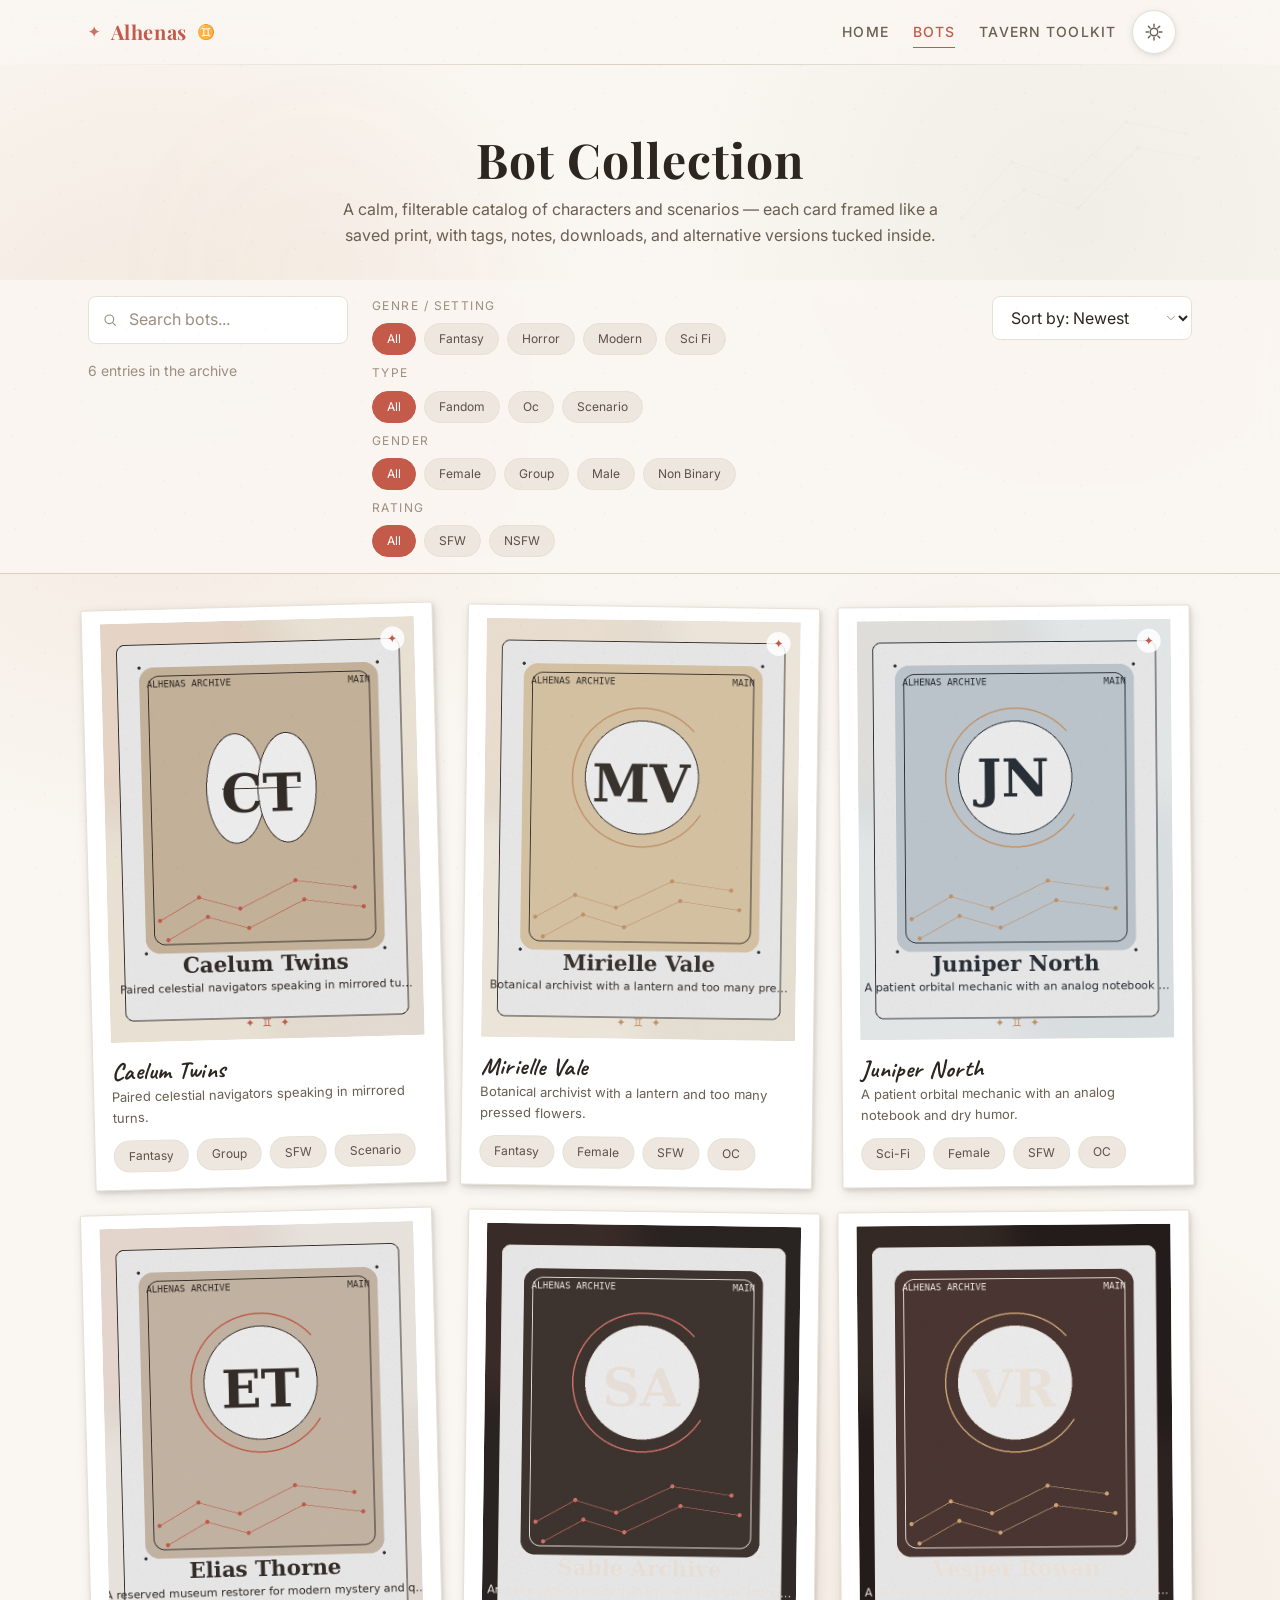
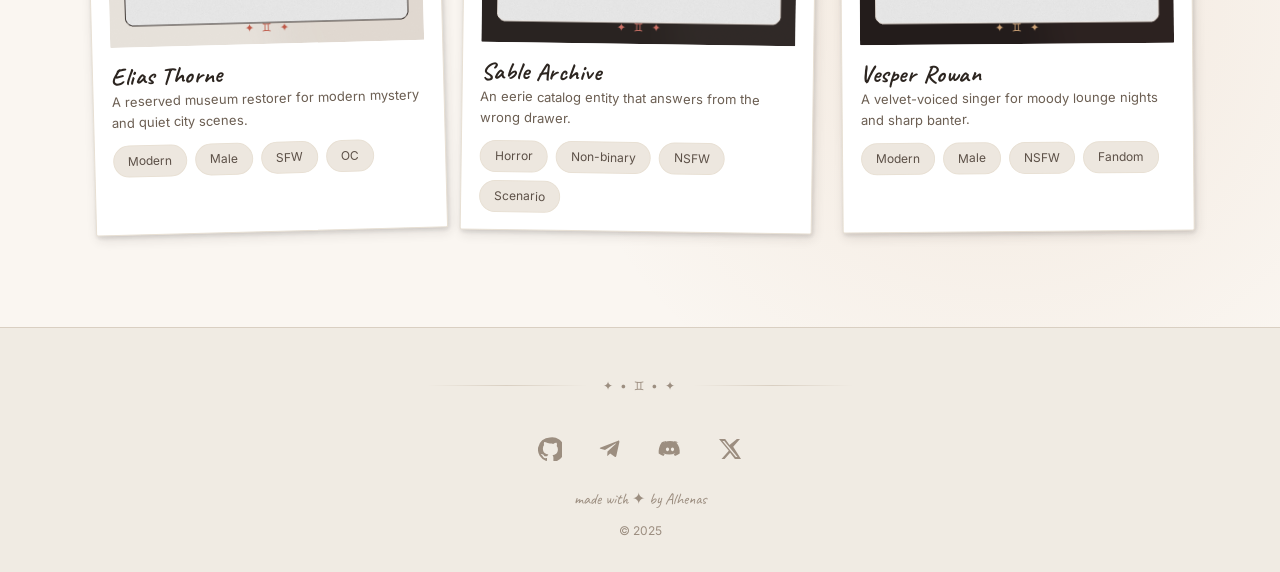
==== commit e7405409: "Upload" ====
--- a/bots.html
+++ b/bots.html
@@ -1,92 +1,166 @@
-<!doctype html>
-<html lang="en" data-theme="light">
+<!DOCTYPE html>
+<html lang="en">
   <head>
-    <meta charset="utf-8">
-    <meta name="viewport" content="width=device-width, initial-scale=1">
-    <meta name="description" content="Browse Cherry Development bot cards for SillyTavern.">
-    <title>Bot Collection | Cherry Development</title>
-    <link rel="icon" href="favicon.ico" sizes="any">
-    <link rel="preconnect" href="https://fonts.googleapis.com">
-    <link rel="preconnect" href="https://fonts.gstatic.com" crossorigin>
-    <link href="https://fonts.googleapis.com/css2?family=Caveat:wght@400&family=Inter:wght@400;500;700&family=JetBrains+Mono:wght@400&family=Playfair+Display:wght@700&display=swap" rel="stylesheet">
-    <link rel="stylesheet" href="css/variables.css">
-    <link rel="stylesheet" href="css/themes.css">
-    <link rel="stylesheet" href="css/base.css">
-    <link rel="stylesheet" href="css/layout.css">
-    <link rel="stylesheet" href="css/components.css">
-    <link rel="stylesheet" href="css/pages/bots.css">
-    <script src="js/theme.js" defer></script>
-    <script src="js/bots.js" defer></script>
+    <meta charset="UTF-8" />
+    <meta name="viewport" content="width=device-width, initial-scale=1.0" />
+    <title>Alhenas — Bot Collection</title>
+    <meta name="description" content="Browse Alhenas bot collection with search, filters, tags, and downloadable assets." />
+    <link rel="icon" href="assets/icons/favicon.svg" type="image/svg+xml" />
+    <link rel="alternate icon" href="favicon.ico" />
+    <link rel="preconnect" href="https://fonts.googleapis.com" />
+    <link rel="preconnect" href="https://fonts.gstatic.com" crossorigin />
+    <script>
+      (() => {
+        try {
+          const saved = localStorage.getItem('alhenas-theme');
+          const system = window.matchMedia('(prefers-color-scheme: dark)').matches ? 'dark' : 'light';
+          document.documentElement.dataset.theme = saved || system;
+        } catch {
+          document.documentElement.dataset.theme = 'light';
+        }
+      })();
+    </script>
+    <link
+      href="https://fonts.googleapis.com/css2?family=Caveat:wght@400&family=Inter:wght@400;500;700&family=JetBrains+Mono:wght@400;500&family=Playfair+Display:wght@700&display=swap"
+      rel="stylesheet"
+    />
+    <link rel="stylesheet" href="css/variables.css" />
+    <link rel="stylesheet" href="css/themes.css" />
+    <link rel="stylesheet" href="css/base.css" />
+    <link rel="stylesheet" href="css/layout.css" />
+    <link rel="stylesheet" href="css/components.css" />
+    <link rel="stylesheet" href="css/pages/bots.css" />
   </head>
   <body>
     <header class="site-header">
-      <div class="container nav-shell">
-        <a class="brand" href="index.html" aria-label="Cherry Development home"><svg class="brand-mark" aria-hidden="true" viewBox="0 0 24 24" fill="currentColor"><path d="M15.5 4.5c1.7-.8 3.3-.8 4.8 0-.3 2-1.4 3.2-3.4 3.8-.3 1.7-.9 3.1-1.8 4.2a5 5 0 1 1-2.4-1.5c.8-1 1.2-2.3 1.2-3.9-1.6.3-3 .1-4.3-.5.8-1.6 2-2.6 3.8-2.9.7-.1 1.4.2 2.1.8ZM7.4 12.6a3.2 3.2 0 1 0 0 6.4 3.2 3.2 0 0 0 0-6.4Z"/></svg>Cherry Development</a>
-        <nav class="nav-links" data-nav-links aria-label="Primary navigation">
-          <a class="nav-link" href="index.html">Home</a>
-          <a class="nav-link" href="bots.html" aria-current="page">Bots</a>
-          <a class="nav-link" href="toolkit.html">Tavern Toolkit</a>
+      <div class="container header-inner">
+        <a class="brand" href="index.html" aria-label="Alhenas home">
+          <span class="brand-mark" aria-hidden="true">✦</span>
+          <span>Alhenas</span>
+          <span class="brand-glyph" aria-hidden="true">♊</span>
+        </a>
+
+        <nav class="site-nav" id="site-nav" aria-label="Primary navigation">
+          <ul class="nav-list">
+            <li><a class="nav-link" href="index.html">Home</a></li>
+            <li><a class="nav-link active" href="bots.html">Bots</a></li>
+            <li><a class="nav-link" href="toolkit.html">Tavern Toolkit</a></li>
+          </ul>
         </nav>
-        <div class="nav-actions">
-          <button class="icon-button" type="button" data-theme-toggle aria-label="Switch theme"><svg class="theme-icon sun-icon" width="20" height="20" fill="none" stroke="currentColor" stroke-width="2" viewBox="0 0 24 24"><circle cx="12" cy="12" r="4"/><path d="M12 2v2M12 20v2M4.93 4.93l1.41 1.41M17.66 17.66l1.41 1.41M2 12h2M20 12h2M4.93 19.07l1.41-1.41M17.66 6.34l1.41-1.41"/></svg><svg class="theme-icon moon-icon" width="20" height="20" fill="none" stroke="currentColor" stroke-width="2" viewBox="0 0 24 24"><path d="M21 12.8A8.5 8.5 0 1 1 11.2 3 6.7 6.7 0 0 0 21 12.8Z"/></svg></button>
-          <button class="menu-toggle" type="button" data-menu-toggle aria-label="Open menu" aria-expanded="false"><svg width="22" height="22" fill="none" stroke="currentColor" stroke-width="2" viewBox="0 0 24 24"><path d="M4 7h16M4 12h16M4 17h16"/></svg></button>
+
+        <button class="menu-toggle" type="button" aria-expanded="false" aria-controls="site-nav" aria-label="Open navigation menu">
+          <svg class="menu-toggle__icon" viewBox="0 0 24 24" aria-hidden="true">
+            <path fill="currentColor" d="M4 7h16v2H4zm0 8h16v2H4z" />
+          </svg>
+        </button>
+
+        <div class="header-actions">
+          <button class="theme-toggle" type="button" aria-label="Switch theme" aria-pressed="false">
+            <span class="theme-toggle__icon" aria-hidden="true"></span>
+          </button>
         </div>
       </div>
     </header>
 
-    <main class="page-main bots-page">
-      <section class="container section-heading">
-        <h1>Bot Collection</h1>
-        <p>Filter by genre, type, gender, and content rating. Click a Polaroid to open details and downloads.</p>
-      </section>
-
-      <section class="filter-bar" aria-label="Bot filters">
-        <div class="container filters">
-          <label class="sr-only" for="bot-search">Search bots</label>
-          <input class="search-field" id="bot-search" type="search" data-bot-search placeholder="Search bots...">
-          <button class="chip" type="button" data-filter-value="fantasy" aria-pressed="false">Fantasy</button>
-          <button class="chip" type="button" data-filter-value="sci-fi" aria-pressed="false">Sci-Fi</button>
-          <button class="chip" type="button" data-filter-value="modern" aria-pressed="false">Modern</button>
-          <button class="chip" type="button" data-filter-value="horror" aria-pressed="false">Horror</button>
-          <button class="chip" type="button" data-filter-value="oc" aria-pressed="false">OC</button>
-          <button class="chip" type="button" data-filter-value="scenario" aria-pressed="false">Scenario</button>
-          <button class="chip" type="button" data-filter-value="female" aria-pressed="false">Female</button>
-          <button class="chip" type="button" data-filter-value="male" aria-pressed="false">Male</button>
-          <button class="chip" type="button" data-filter-value="non-binary" aria-pressed="false">Non-binary</button>
-          <button class="chip" type="button" data-filter-value="group" aria-pressed="false">Group</button>
-          <button class="chip" type="button" data-filter-value="sfw" aria-pressed="false">SFW</button>
-          <button class="chip" type="button" data-filter-value="nsfw" aria-pressed="false">NSFW</button>
-          <label class="sr-only" for="bot-sort">Sort bots</label>
-          <select class="sort-select" id="bot-sort" data-bot-sort>
-            <option value="newest">Newest</option>
-            <option value="oldest">Oldest</option>
-            <option value="az">Name A-Z</option>
-            <option value="za">Name Z-A</option>
-          </select>
+    <main>
+      <section class="page-intro gemini-ornament">
+        <div class="container" data-reveal>
+          <h1>Bot Collection</h1>
+          <p>
+            A calm, filterable catalog of characters and scenarios — each card framed like a saved print, with tags, notes,
+            downloads, and alternative versions tucked inside.
+          </p>
         </div>
       </section>
 
-      <section class="container grid bot-grid" data-bot-grid aria-live="polite"></section>
+      <section class="filters-bar">
+        <div class="container filters-toolbar">
+          <div>
+            <label class="visually-hidden" for="botSearch">Search bots</label>
+            <div class="input-wrap">
+              <svg class="input-icon" viewBox="0 0 24 24" fill="none" aria-hidden="true">
+                <circle cx="11" cy="11" r="6.5" stroke="currentColor" stroke-width="1.7" />
+                <path d="M16 16l4.2 4.2" stroke="currentColor" stroke-width="1.7" stroke-linecap="round" />
+              </svg>
+              <input id="botSearch" class="search-input" type="search" placeholder="Search bots..." autocomplete="off" />
+            </div>
+            <div class="results-meta" id="botCount">Loading archive...</div>
+          </div>
+
+          <div class="filter-groups" aria-label="Bot filters">
+            <div class="filter-row">
+              <span class="filter-label">Genre / Setting</span>
+              <div class="filter-row" id="genreFilters"></div>
+            </div>
+            <div class="filter-row">
+              <span class="filter-label">Type</span>
+              <div class="filter-row" id="typeFilters"></div>
+            </div>
+            <div class="filter-row">
+              <span class="filter-label">Gender</span>
+              <div class="filter-row" id="genderFilters"></div>
+            </div>
+            <div class="filter-row">
+              <span class="filter-label">Rating</span>
+              <div class="filter-row" id="ratingFilters"></div>
+            </div>
+          </div>
+
+          <div>
+            <label class="visually-hidden" for="sortBots">Sort bots</label>
+            <div class="select-wrap">
+              <select class="sort-select" id="sortBots">
+                <option value="newest">Sort by: Newest</option>
+                <option value="oldest">Sort by: Oldest</option>
+                <option value="az">Sort by: Name (A–Z)</option>
+                <option value="za">Sort by: Name (Z–A)</option>
+              </select>
+              <svg class="select-icon" viewBox="0 0 24 24" fill="none" aria-hidden="true">
+                <path d="M6 9l6 6 6-6" stroke="currentColor" stroke-width="1.7" stroke-linecap="round" stroke-linejoin="round" />
+              </svg>
+            </div>
+          </div>
+        </div>
+      </section>
+
+      <section class="bot-grid-section">
+        <div class="container">
+          <div id="botGrid" class="bot-grid" aria-live="polite"></div>
+        </div>
+      </section>
     </main>
 
-    <div class="modal" data-bot-modal role="dialog" aria-modal="true" aria-hidden="true" aria-label="Bot details">
-      <div class="modal-panel">
-        <button class="modal-close" type="button" data-modal-close aria-label="Close modal">×</button>
-        <div data-modal-body></div>
+    <div class="modal" id="botModal" aria-hidden="true">
+      <div class="modal__dialog" role="dialog" aria-modal="true" aria-labelledby="botModalTitle">
+        <button class="modal__close" type="button" aria-label="Close bot details">×</button>
+        <div id="botModalContent"></div>
       </div>
     </div>
 
     <footer class="site-footer">
       <div class="container">
-        <div class="footer-divider" aria-hidden="true">cherry</div>
+        <div class="footer-divider" aria-hidden="true"><span>✦ • ♊ • ✦</span></div>
         <div class="social-links" aria-label="Social links">
-          <a href="https://github.com/" aria-label="GitHub"><svg width="24" height="24" fill="currentColor" viewBox="0 0 24 24"><path d="M12 .5a12 12 0 0 0-3.8 23.4c.6.1.8-.2.8-.6v-2.1c-3.3.7-4-1.4-4-1.4-.5-1.3-1.2-1.7-1.2-1.7-1-.7.1-.7.1-.7 1.1.1 1.7 1.2 1.7 1.2 1 .1.6 2.4 3.4 1.7.1-.8.4-1.3.7-1.6-2.6-.3-5.3-1.3-5.3-5.9 0-1.3.5-2.4 1.2-3.2-.1-.3-.5-1.6.1-3.3 0 0 1-.3 3.3 1.2a11.3 11.3 0 0 1 6 0c2.3-1.5 3.3-1.2 3.3-1.2.6 1.7.2 3 .1 3.3.8.8 1.2 1.9 1.2 3.2 0 4.6-2.8 5.6-5.4 5.9.4.3.8 1 .8 2v3c0 .4.2.7.8.6A12 12 0 0 0 12 .5Z"/></svg></a>
-          <a href="https://t.me/" aria-label="Telegram"><svg width="24" height="24" fill="currentColor" viewBox="0 0 24 24"><path d="M21.7 4.3 18.4 20c-.2 1.1-.9 1.4-1.8.9l-5-3.7-2.4 2.3c-.3.3-.5.5-1 .5l.3-5.1 9.3-8.4c.4-.4-.1-.6-.6-.2L5.8 13.5.8 12c-1.1-.3-1.1-1.1.2-1.6L20.5 2.9c.9-.3 1.7.2 1.2 1.4Z"/></svg></a>
-          <a href="https://discord.com/" aria-label="Discord"><svg width="24" height="24" fill="currentColor" viewBox="0 0 24 24"><path d="M19.5 4.8A16 16 0 0 0 15.6 3l-.2.4c1.4.4 2.1 1 2.1 1a13.4 13.4 0 0 0-11 0s.7-.6 2.2-1L8.4 3a16 16 0 0 0-3.9 1.8C2 8.5 1.4 12 1.7 15.5A15.8 15.8 0 0 0 6.6 18l.6-1c-1.1-.4-1.6-1-1.6-1l.4.2c3.1 1.4 6.4 1.4 9.5 0l.4-.2s-.6.6-1.7 1l.6 1a15.8 15.8 0 0 0 4.9-2.5c.4-4-.6-7.5-2.2-10.7ZM8.5 14.2c-.9 0-1.7-.8-1.7-1.8s.8-1.8 1.7-1.8 1.7.8 1.7 1.8-.8 1.8-1.7 1.8Zm7 0c-.9 0-1.7-.8-1.7-1.8s.8-1.8 1.7-1.8 1.7.8 1.7 1.8-.8 1.8-1.7 1.8Z"/></svg></a>
+          <a class="social-link" href="https://github.com/" target="_blank" rel="noreferrer" aria-label="GitHub">
+            <svg viewBox="0 0 24 24" aria-hidden="true"><path d="M12 .5A12 12 0 0 0 8.2 23.9c.6.1.8-.3.8-.6v-2.2c-3.4.7-4.1-1.5-4.1-1.5-.6-1.4-1.4-1.8-1.4-1.8-1.2-.8.1-.8.1-.8 1.3.1 2 .9 2 .9 1.2 2 3.1 1.4 3.9 1.1.1-.9.5-1.4.9-1.7-2.7-.3-5.5-1.3-5.5-5.9 0-1.3.5-2.4 1.2-3.3-.1-.3-.5-1.6.1-3.2 0 0 1-.3 3.4 1.2A11.9 11.9 0 0 1 12 6.6c1.1 0 2.1.1 3.2.4 2.4-1.6 3.4-1.2 3.4-1.2.7 1.6.2 2.9.1 3.2.8.9 1.2 2 1.2 3.3 0 4.6-2.8 5.6-5.5 5.9.5.4 1 1.2 1 2.4v3.6c0 .4.2.7.8.6A12 12 0 0 0 12 .5Z"/></svg>
+          </a>
+          <a class="social-link" href="https://t.me/" target="_blank" rel="noreferrer" aria-label="Telegram">
+            <svg viewBox="0 0 24 24" aria-hidden="true"><path d="M21.5 4.6 18.3 19c-.2 1-.8 1.2-1.6.8l-4.5-3.3-2.2 2.1c-.2.2-.4.4-.8.4l.3-4.6 8.4-7.6c.4-.3-.1-.5-.5-.2l-10.4 6.5-4.5-1.4c-1-.3-1-.9.2-1.3l17.4-6.7c.8-.3 1.5.2 1.2 1.4Z"/></svg>
+          </a>
+          <a class="social-link" href="https://discord.com/" target="_blank" rel="noreferrer" aria-label="Discord">
+            <svg viewBox="0 0 24 24" aria-hidden="true"><path d="M20.3 5.4A16.8 16.8 0 0 0 16.2 4l-.2.4c1.6.4 2.3 1 2.3 1a11.7 11.7 0 0 0-3.6-1.1 12.4 12.4 0 0 0-5.4 0 11.6 11.6 0 0 0-3.7 1.1s.8-.7 2.5-1l-.2-.5a16.8 16.8 0 0 0-4.1 1.4C1.1 9.1.4 12.8.7 16.4c1.7 1.3 3.3 2.1 4.8 2.6l1.2-1.9c-.7-.3-1.4-.7-2-1.2.2.1.3.2.5.3 3.9 1.8 8.2 1.8 12 0 .2-.1.3-.2.5-.3-.6.5-1.3.9-2 1.2l1.2 1.9c1.5-.5 3.1-1.3 4.8-2.6.4-4.2-.7-7.9-3.4-11ZM9.5 14.2c-.9 0-1.6-.9-1.6-1.9s.7-1.9 1.6-1.9c.9 0 1.6.9 1.6 1.9s-.7 1.9-1.6 1.9Zm5 0c-.9 0-1.6-.9-1.6-1.9s.7-1.9 1.6-1.9c.9 0 1.6.9 1.6 1.9s-.7 1.9-1.6 1.9Z"/></svg>
+          </a>
+          <a class="social-link" href="https://x.com/" target="_blank" rel="noreferrer" aria-label="Twitter X">
+            <svg viewBox="0 0 24 24" aria-hidden="true"><path d="M18.9 2H22l-6.8 7.8L23 22h-6.1l-4.8-6.3L6.6 22H3.5l7.3-8.3L1 2h6.2L11.5 8 18.9 2Zm-1.1 18h1.7L6.3 3.9H4.5L17.8 20Z"/></svg>
+          </a>
         </div>
-        <p class="footer-note">made with cherry by Cherry Development</p>
-        <p class="copyright">© 2025</p>
+        <div class="footer-note">made with ✦ by Alhenas</div>
+        <div class="footer-copy">© 2025</div>
       </div>
     </footer>
+
+    <script src="js/theme.js" defer></script>
+    <script src="js/animations.js" defer></script>
+    <script src="js/bots.js" defer></script>
   </body>
 </html>
--- a/css/variables.css
+++ b/css/variables.css
@@ -2,7 +2,21 @@
   --font-heading: 'Playfair Display', Georgia, 'Times New Roman', serif;
   --font-body: 'Inter', 'Segoe UI', system-ui, sans-serif;
   --font-mono: 'JetBrains Mono', 'Fira Code', Consolas, monospace;
-  --font-hand: 'Caveat', 'Patrick Hand', cursive;
+  --font-accent: 'Caveat', 'Patrick Hand', cursive;
+
+  --fs-h1: 3rem;
+  --fs-h2: 2rem;
+  --fs-h3: 1.25rem;
+  --fs-body: 1rem;
+  --fs-lead: 1.125rem;
+  --fs-small: 0.875rem;
+  --fs-caption: 0.8125rem;
+  --fs-tag: 0.75rem;
+
+  --lh-body: 1.6;
+  --lh-heading: 1.25;
+  --ls-heading: 0.02em;
+  --ls-upper: 0.08em;
 
   --space-xs: 4px;
   --space-sm: 8px;
@@ -13,21 +27,37 @@
   --space-3xl: 64px;
   --space-4xl: 96px;
 
-  --container-max: 1200px;
-  --container-padding: 24px;
-
   --radius-sm: 4px;
   --radius-md: 8px;
   --radius-lg: 12px;
   --radius-polaroid: 2px;
   --radius-full: 9999px;
 
-  --ease-standard: cubic-bezier(0.4, 0, 0.2, 1);
-  --shadow-card: 0 2px 8px var(--shadow-card-color), 0 1px 3px var(--shadow-card-color);
-  --shadow-card-hover: 0 8px 24px var(--shadow-hover-color), 0 4px 8px var(--shadow-hover-color);
-  --shadow-polaroid: 2px 4px 12px var(--polaroid-shadow-color), 1px 2px 4px var(--polaroid-shadow-color);
+  --container-width: 1200px;
+  --container-pad: 24px;
+  --header-height: 64px;
+
+  --transition-base: all 0.25s cubic-bezier(0.4, 0, 0.2, 1);
+  --transition-theme: background-color 0.4s ease, color 0.3s ease, border-color 0.3s ease, box-shadow 0.3s ease;
+
+  --noise-pattern: url("data:image/svg+xml,%3Csvg xmlns='http://www.w3.org/2000/svg' width='140' height='140' viewBox='0 0 140 140'%3E%3Cg fill='%23000000' fill-opacity='0.9'%3E%3Ccircle cx='12' cy='16' r='1'/%3E%3Ccircle cx='37' cy='28' r='1'/%3E%3Ccircle cx='74' cy='22' r='1'/%3E%3Ccircle cx='116' cy='17' r='1'/%3E%3Ccircle cx='24' cy='61' r='1'/%3E%3Ccircle cx='59' cy='54' r='1'/%3E%3Ccircle cx='101' cy='66' r='1'/%3E%3Ccircle cx='126' cy='49' r='1'/%3E%3Ccircle cx='15' cy='109' r='1'/%3E%3Ccircle cx='45' cy='93' r='1'/%3E%3Ccircle cx='82' cy='121' r='1'/%3E%3Ccircle cx='112' cy='102' r='1'/%3E%3C/g%3E%3C/svg%3E");
+  --gemini-pattern: url("data:image/svg+xml,%3Csvg xmlns='http://www.w3.org/2000/svg' width='320' height='240' viewBox='0 0 320 240'%3E%3Cg fill='none' stroke='%239C8E80' stroke-width='1.2' stroke-opacity='0.5'%3E%3Cpath d='M42 178 L92 122 L146 140 L206 82 L266 94'/%3E%3Cpath d='M54 196 L104 150 L158 168 L218 108 L278 118'/%3E%3C/g%3E%3Cg fill='%239C8E80' fill-opacity='0.65'%3E%3Ccircle cx='42' cy='178' r='2.3'/%3E%3Ccircle cx='92' cy='122' r='2.3'/%3E%3Ccircle cx='146' cy='140' r='2.3'/%3E%3Ccircle cx='206' cy='82' r='2.3'/%3E%3Ccircle cx='266' cy='94' r='2.3'/%3E%3Ccircle cx='54' cy='196' r='2.3'/%3E%3Ccircle cx='104' cy='150' r='2.3'/%3E%3Ccircle cx='158' cy='168' r='2.3'/%3E%3Ccircle cx='218' cy='108' r='2.3'/%3E%3Ccircle cx='278' cy='118' r='2.3'/%3E%3C/g%3E%3C/svg%3E");
 }
 
-@media (min-width: 768px) {
-  :root { --container-padding: 48px; }
+@media (min-width: 1024px) {
+  :root {
+    --container-pad: 48px;
+  }
 }
+
+@media (max-width: 767px) {
+  :root {
+    --fs-h1: 2rem;
+    --fs-h2: 1.5rem;
+    --fs-h3: 1.125rem;
+    --fs-body: 1rem;
+    --fs-small: 0.8125rem;
+    --container-pad: 16px;
+    --space-4xl: 72px;
+  }
+}
--- a/css/themes.css
+++ b/css/themes.css
@@ -1,46 +1,63 @@
-:root,
-[data-theme='light'] {
+html[data-theme='light'] {
   color-scheme: light;
-  --bg-primary: #FAF6F1;
-  --bg-secondary: #F0EBE3;
-  --bg-card: #FFFFFF;
-  --bg-card-hover: #FFFDF9;
-  --border-card: #E8E0D4;
-  --border-subtle: #D9CFC2;
-  --text-primary: #2C2520;
-  --text-secondary: #6B5E52;
-  --text-tertiary: #9C8E80;
-  --accent-primary: #C45B4A;
-  --accent-primary-hover: #A8483A;
-  --accent-secondary: #7B8F6A;
-  --accent-tertiary: #C4956A;
+  --bg-primary: #faf6f1;
+  --bg-secondary: #f0ebe3;
+  --bg-card: #ffffff;
+  --bg-card-hover: #fffdf9;
+  --border-card: #e8e0d4;
+  --border-subtle: #d9cfc2;
+  --text-primary: #2c2520;
+  --text-secondary: #6b5e52;
+  --text-tertiary: #9c8e80;
+  --accent-primary: #c45b4a;
+  --accent-primary-hover: #a8483a;
+  --accent-secondary: #7b8f6a;
+  --accent-tertiary: #c4956a;
+  --tag-bg: #ede7df;
+  --tag-text: #5c5047;
+  --overlay-bg: rgba(44, 37, 32, 0.6);
   --shadow-card-color: rgba(44, 37, 32, 0.08);
   --shadow-hover-color: rgba(44, 37, 32, 0.15);
   --polaroid-shadow-color: rgba(44, 37, 32, 0.12);
-  --tag-bg: #EDE7DF;
-  --tag-text: #5C5047;
-  --overlay-bg: rgba(44, 37, 32, 0.6);
+  --glass-bg: rgba(250, 246, 241, 0.92);
+  --spotlight-a: rgba(196, 149, 106, 0.14);
+  --spotlight-b: rgba(123, 143, 106, 0.08);
+  --hero-star: rgba(196, 91, 74, 0.22);
+  --noise-opacity: 0.03;
+  --blotch-opacity: 0.06;
+  --shadow-card: 0 2px 8px var(--shadow-card-color), 0 1px 3px var(--shadow-card-color);
+  --shadow-card-hover: 0 8px 24px var(--shadow-hover-color), 0 4px 8px var(--shadow-hover-color);
+  --shadow-polaroid: 2px 4px 12px var(--polaroid-shadow-color), 1px 2px 4px var(--polaroid-shadow-color);
 }
 
-[data-theme='dark'] {
+html[data-theme='dark'] {
   color-scheme: dark;
-  --bg-primary: #1A1614;
-  --bg-secondary: #231F1B;
-  --bg-card: #2C2622;
-  --bg-card-hover: #352E29;
-  --border-card: #3D342D;
-  --border-subtle: #4A3F37;
-  --text-primary: #E8E0D8;
-  --text-secondary: #A89A8C;
-  --text-tertiary: #7A6E62;
-  --accent-primary: #D4756A;
-  --accent-primary-hover: #E08A7F;
-  --accent-secondary: #95AB82;
-  --accent-tertiary: #D4A87A;
+  --bg-primary: #1a1614;
+  --bg-secondary: #231f1b;
+  --bg-card: #2c2622;
+  --bg-card-hover: #352e29;
+  --border-card: #3d342d;
+  --border-subtle: #4a3f37;
+  --text-primary: #e8e0d8;
+  --text-secondary: #a89a8c;
+  --text-tertiary: #7a6e62;
+  --accent-primary: #d4756a;
+  --accent-primary-hover: #e08a7f;
+  --accent-secondary: #95ab82;
+  --accent-tertiary: #d4a87a;
+  --tag-bg: #352e29;
+  --tag-text: #beb0a2;
+  --overlay-bg: rgba(0, 0, 0, 0.7);
   --shadow-card-color: rgba(0, 0, 0, 0.3);
   --shadow-hover-color: rgba(0, 0, 0, 0.5);
   --polaroid-shadow-color: rgba(0, 0, 0, 0.4);
-  --tag-bg: #352E29;
-  --tag-text: #BEB0A2;
-  --overlay-bg: rgba(0, 0, 0, 0.7);
+  --glass-bg: rgba(26, 22, 20, 0.92);
+  --spotlight-a: rgba(212, 117, 106, 0.08);
+  --spotlight-b: rgba(149, 171, 130, 0.06);
+  --hero-star: rgba(212, 117, 106, 0.28);
+  --noise-opacity: 0.02;
+  --blotch-opacity: 0;
+  --shadow-card: 0 2px 8px var(--shadow-card-color), 0 1px 3px var(--shadow-card-color);
+  --shadow-card-hover: 0 8px 24px var(--shadow-hover-color), 0 4px 8px var(--shadow-hover-color);
+  --shadow-polaroid: 2px 4px 12px var(--polaroid-shadow-color), 1px 2px 4px var(--polaroid-shadow-color);
 }
--- a/css/base.css
+++ b/css/base.css
@@ -1,65 +1,182 @@
-*, *::before, *::after { box-sizing: border-box; }
+*,
+*::before,
+*::after {
+  box-sizing: border-box;
+}
 
 html {
   scroll-behavior: smooth;
-  background: var(--bg-primary);
 }
 
 body {
   margin: 0;
-  min-height: 100vh;
+  min-width: 320px;
+  font-family: var(--font-body);
+  font-size: var(--fs-body);
+  line-height: var(--lh-body);
+  color: var(--text-primary);
   background:
-    radial-gradient(circle at 15% 20%, color-mix(in srgb, var(--accent-tertiary) 12%, transparent), transparent 28rem),
-    radial-gradient(circle at 85% 15%, color-mix(in srgb, var(--accent-secondary) 10%, transparent), transparent 24rem),
+    radial-gradient(circle at 12% 18%, var(--spotlight-a), transparent 22%),
+    radial-gradient(circle at 84% 10%, var(--spotlight-b), transparent 18%),
+    radial-gradient(circle at 78% 74%, var(--spotlight-a), transparent 24%),
     var(--bg-primary);
-  color: var(--text-primary);
-  font-family: var(--font-body);
-  font-size: 1rem;
-  line-height: 1.6;
-  transition: background-color 0.4s ease, color 0.3s ease;
+  transition: var(--transition-theme);
+  position: relative;
 }
 
 body::before {
   content: '';
   position: fixed;
   inset: 0;
+  background-image: var(--noise-pattern);
+  background-size: 140px 140px;
+  opacity: var(--noise-opacity);
+  pointer-events: none;
   z-index: 9999;
+}
+
+body::after {
+  content: '';
+  position: fixed;
+  inset: 0;
   pointer-events: none;
-  opacity: 0.035;
-  background-image: url("data:image/svg+xml,%3Csvg xmlns='http://www.w3.org/2000/svg' width='80' height='80' viewBox='0 0 80 80'%3E%3Cfilter id='n'%3E%3CfeTurbulence type='fractalNoise' baseFrequency='.9' numOctaves='2' stitchTiles='stitch'/%3E%3C/filter%3E%3Crect width='80' height='80' filter='url(%23n)' opacity='.45'/%3E%3C/svg%3E");
-}
-
-body.nav-open { overflow: hidden; }
-
-img, svg { display: block; max-width: 100%; }
-
-a { color: inherit; text-decoration: none; }
-
-button, input, select { font: inherit; }
-
-button { cursor: pointer; }
+  opacity: var(--blotch-opacity);
+  background:
+    radial-gradient(circle at 25% 30%, rgba(196, 149, 106, 0.38), transparent 20%),
+    radial-gradient(circle at 75% 76%, rgba(196, 91, 74, 0.24), transparent 18%);
+  z-index: -1;
+}
+
+body.modal-open,
+body.menu-open {
+  overflow: hidden;
+}
+
+img,
+picture,
+svg {
+  display: block;
+  max-width: 100%;
+}
+
+a {
+  color: inherit;
+  text-decoration: none;
+}
+
+button,
+input,
+select,
+textarea {
+  font: inherit;
+  color: inherit;
+}
+
+button {
+  cursor: pointer;
+  background: none;
+  border: none;
+}
+
+ul,
+ol {
+  margin: 0;
+  padding: 0;
+  list-style: none;
+}
+
+h1,
+h2,
+h3,
+h4,
+h5,
+h6 {
+  margin: 0;
+  font-family: var(--font-heading);
+  line-height: var(--lh-heading);
+  letter-spacing: var(--ls-heading);
+  font-weight: 700;
+  text-wrap: balance;
+}
+
+h1 {
+  font-size: var(--fs-h1);
+}
+
+h2 {
+  font-size: var(--fs-h2);
+}
+
+h3 {
+  font-size: var(--fs-h3);
+}
+
+p {
+  margin: 0;
+  color: var(--text-secondary);
+}
+
+strong,
+b {
+  font-weight: 500;
+}
+
+small {
+  font-size: var(--fs-small);
+}
+
+code,
+pre {
+  font-family: var(--font-mono);
+}
+
+pre {
+  overflow-x: auto;
+  padding: var(--space-md);
+  border-radius: var(--radius-md);
+  background: var(--bg-secondary);
+  border: 1px solid var(--border-card);
+}
+
+::selection {
+  background: rgba(196, 91, 74, 0.18);
+}
 
 :focus-visible {
   outline: 2px solid var(--accent-primary);
   outline-offset: 2px;
 }
 
-h1, h2, h3 {
-  margin: 0;
-  color: var(--text-primary);
-  font-family: var(--font-heading);
-  font-weight: 700;
-  line-height: 1.2;
-  letter-spacing: 0.02em;
-}
-
-h1 { font-size: clamp(2rem, 7vw, 3rem); }
-h2 { font-size: clamp(1.5rem, 5vw, 2rem); }
-h3 { font-size: clamp(1.125rem, 3vw, 1.25rem); }
-
-p { margin: 0; color: var(--text-secondary); }
-
-.sr-only {
+main {
+  position: relative;
+  isolation: isolate;
+}
+
+section {
+  position: relative;
+}
+
+[data-reveal] {
+  --reveal-opacity: 0;
+  --reveal-y: 20px;
+  --card-scale: 1;
+  opacity: var(--reveal-opacity);
+  transform: translateY(var(--reveal-y)) rotate(var(--card-rotate, 0deg)) scale(var(--card-scale));
+  transition:
+    opacity 0.5s ease,
+    transform 0.5s ease,
+    box-shadow 0.25s cubic-bezier(0.4, 0, 0.2, 1),
+    border-color 0.25s cubic-bezier(0.4, 0, 0.2, 1),
+    background-color 0.25s cubic-bezier(0.4, 0, 0.2, 1),
+    color 0.25s cubic-bezier(0.4, 0, 0.2, 1);
+}
+
+[data-reveal].is-visible {
+  --reveal-opacity: 1;
+  --reveal-y: 0px;
+}
+
+.visually-hidden {
   position: absolute;
   width: 1px;
   height: 1px;
@@ -71,11 +188,64 @@
   border: 0;
 }
 
+.text-accent {
+  color: var(--accent-primary);
+}
+
+.section-heading {
+  text-align: center;
+  margin-bottom: var(--space-2xl);
+}
+
+.section-heading p {
+  margin-top: var(--space-sm);
+  max-width: 60ch;
+  margin-inline: auto;
+}
+
+.section-divider {
+  display: flex;
+  align-items: center;
+  gap: var(--space-md);
+  color: var(--text-tertiary);
+  margin: var(--space-3xl) auto;
+  max-width: 420px;
+}
+
+.section-divider::before,
+.section-divider::after {
+  content: '';
+  flex: 1;
+  height: 1px;
+  background: linear-gradient(90deg, transparent, var(--border-subtle), transparent);
+}
+
+.section-divider span {
+  font-size: 0.875rem;
+  letter-spacing: 0.18em;
+}
+
+.quote-note {
+  padding-left: var(--space-md);
+  border-left: 3px solid var(--accent-primary);
+  color: var(--text-secondary);
+}
+
 @media (prefers-reduced-motion: reduce) {
-  *, *::before, *::after {
-    animation-duration: 0.01ms !important;
-    animation-iteration-count: 1 !important;
+  html {
+    scroll-behavior: auto;
+  }
+
+  *,
+  *::before,
+  *::after {
+    animation: none !important;
+    transition: none !important;
     scroll-behavior: auto !important;
-    transition-duration: 0.01ms !important;
   }
-}
+
+  [data-reveal] {
+    opacity: 1 !important;
+    transform: none !important;
+  }
+}
--- a/css/layout.css
+++ b/css/layout.css
@@ -1,141 +1,187 @@
 .container {
-  width: min(100% - (var(--container-padding) * 2), var(--container-max));
-  margin: 0 auto;
+  width: min(100%, var(--container-width));
+  margin-inline: auto;
+  padding-inline: var(--container-pad);
 }
 
 .site-header {
   position: sticky;
   top: 0;
-  z-index: 50;
-  min-height: 64px;
-  border-bottom: 1px solid var(--border-subtle);
-  background: color-mix(in srgb, var(--bg-primary) 92%, transparent);
+  z-index: 40;
   backdrop-filter: blur(12px);
+  background: var(--glass-bg);
+  border-bottom: 1px solid transparent;
+  transition: var(--transition-theme);
 }
 
 .site-header::after {
   content: '';
   position: absolute;
-  inset: auto 0 -1px;
+  left: 0;
+  right: 0;
+  bottom: -1px;
   height: 1px;
   background: linear-gradient(90deg, transparent, var(--border-subtle), transparent);
 }
 
-.nav-shell {
-  display: flex;
-  align-items: center;
-  justify-content: space-between;
-  min-height: 64px;
+.header-inner {
+  min-height: var(--header-height);
+  display: grid;
+  grid-template-columns: auto 1fr auto auto;
+  align-items: center;
   gap: var(--space-md);
 }
 
 .brand {
   display: inline-flex;
   align-items: center;
-  gap: var(--space-sm);
+  gap: 10px;
   color: var(--accent-primary);
   font-family: var(--font-heading);
   font-size: 1.25rem;
   font-weight: 700;
-  white-space: nowrap;
-}
-
-.brand-mark {
-  width: 18px;
-  height: 18px;
-  color: var(--accent-primary);
-}
-
-.nav-links {
-  display: flex;
-  align-items: center;
-  justify-content: flex-end;
+  letter-spacing: 0.03em;
+}
+
+.brand-mark,
+.brand-glyph {
+  font-size: 0.9rem;
+  opacity: 0.85;
+}
+
+.site-nav {
+  justify-self: end;
+}
+
+.nav-list {
+  display: flex;
+  align-items: center;
   gap: var(--space-lg);
 }
 
 .nav-link {
+  position: relative;
+  font-size: 0.875rem;
+  text-transform: uppercase;
+  letter-spacing: var(--ls-upper);
+  font-weight: 500;
   color: var(--text-secondary);
-  font-size: 0.875rem;
-  font-weight: 500;
-  letter-spacing: 0.08em;
-  text-transform: uppercase;
-  transition: color 0.25s var(--ease-standard);
+  transition: var(--transition-base);
 }
 
 .nav-link:hover,
-.nav-link[aria-current='page'] { color: var(--accent-primary); }
-
-.nav-actions {
+.nav-link.active {
+  color: var(--accent-primary);
+}
+
+.nav-link::after {
+  content: '';
+  position: absolute;
+  left: 0;
+  right: 0;
+  bottom: -8px;
+  height: 1px;
+  background: currentColor;
+  transform: scaleX(0);
+  transform-origin: center;
+  transition: transform 0.25s ease;
+}
+
+.nav-link:hover::after,
+.nav-link.active::after {
+  transform: scaleX(1);
+}
+
+.header-actions {
   display: flex;
   align-items: center;
   gap: var(--space-sm);
 }
 
-.icon-button,
+.theme-toggle,
 .menu-toggle {
-  display: inline-grid;
-  place-items: center;
   width: 44px;
   height: 44px;
+  border-radius: var(--radius-full);
   border: 1px solid var(--border-card);
-  border-radius: var(--radius-full);
   background: var(--bg-card);
   color: var(--text-secondary);
-  transition: all 0.25s var(--ease-standard);
-}
-
-.icon-button:hover,
+  display: inline-flex;
+  align-items: center;
+  justify-content: center;
+  box-shadow: var(--shadow-card);
+  transition: var(--transition-base);
+}
+
+.theme-toggle:hover,
 .menu-toggle:hover {
-  color: var(--accent-primary);
   transform: translateY(-1px);
-}
-
-.theme-icon { transition: opacity 0.25s ease, transform 0.25s ease; }
-
-[data-theme='light'] .moon-icon,
-[data-theme='dark'] .sun-icon { display: none; }
-
-.menu-toggle { display: none; }
-
-.page-main { min-height: calc(100vh - 224px); }
-
-.page-section { padding: var(--space-3xl) 0; }
-
-.section-heading {
-  display: grid;
+  color: var(--accent-primary);
+  box-shadow: var(--shadow-card-hover);
+}
+
+.theme-toggle__icon,
+.menu-toggle__icon {
+  width: 20px;
+  height: 20px;
+}
+
+.theme-toggle__icon {
+  display: inline-flex;
+  align-items: center;
+  justify-content: center;
+}
+
+.theme-toggle__icon svg,
+.menu-toggle__icon {
+  width: 100%;
+  height: 100%;
+}
+
+.menu-toggle {
+  display: none;
+}
+
+.page-intro {
+  padding: var(--space-3xl) 0 var(--space-xl);
+  text-align: center;
+}
+
+.page-intro p {
+  max-width: 62ch;
+  margin: var(--space-sm) auto 0;
+}
+
+.site-footer {
+  margin-top: var(--space-4xl);
+  padding: var(--space-2xl) 0 var(--space-xl);
+  background: var(--bg-secondary);
+  border-top: 1px solid var(--border-subtle);
+}
+
+.footer-divider {
+  display: flex;
+  align-items: center;
   gap: var(--space-md);
-  max-width: 720px;
-  margin: 0 auto var(--space-2xl);
-  text-align: center;
-}
-
-.grid {
-  display: grid;
-  grid-template-columns: repeat(auto-fill, minmax(280px, 1fr));
-  gap: var(--space-lg);
-}
-
-.site-footer {
-  border-top: 1px solid var(--border-subtle);
-  background: var(--bg-secondary);
-  padding: var(--space-2xl) 0 var(--space-xl);
-  text-align: center;
-}
-
-.footer-divider {
-  display: flex;
-  align-items: center;
-  gap: var(--space-md);
-  margin-bottom: var(--space-lg);
-  color: var(--text-tertiary);
+  justify-content: center;
+  color: var(--text-tertiary);
+  margin-bottom: var(--space-xl);
 }
 
 .footer-divider::before,
 .footer-divider::after {
   content: '';
+  width: min(160px, 22vw);
   height: 1px;
-  flex: 1;
-  background: var(--border-subtle);
+  background: linear-gradient(90deg, transparent, var(--border-subtle), transparent);
+}
+
+.footer-divider span {
+  display: inline-flex;
+  align-items: center;
+  gap: var(--space-xs);
+  font-size: 0.75rem;
+  letter-spacing: 0.16em;
 }
 
 .social-links {
@@ -145,48 +191,91 @@
   margin-bottom: var(--space-md);
 }
 
-.social-links a {
-  color: var(--text-tertiary);
-  transition: color 0.25s var(--ease-standard), transform 0.25s var(--ease-standard);
-}
-
-.social-links a:hover {
-  color: var(--accent-primary);
-  transform: translateY(-2px);
+.social-link {
+  width: 44px;
+  height: 44px;
+  border-radius: var(--radius-full);
+  display: inline-flex;
+  align-items: center;
+  justify-content: center;
+  color: var(--text-tertiary);
+  border: 1px solid transparent;
+  transition: var(--transition-base);
+}
+
+.social-link svg {
+  width: 24px;
+  height: 24px;
+  fill: currentColor;
+}
+
+.social-link:hover {
+  color: var(--accent-primary);
+  border-color: var(--border-card);
+  background: var(--bg-card);
 }
 
 .footer-note {
-  color: var(--text-tertiary);
-  font-family: var(--font-hand);
+  text-align: center;
+  font-family: var(--font-accent);
   font-size: 1rem;
-}
-
-.copyright {
+  color: var(--text-tertiary);
+}
+
+.footer-copy {
+  text-align: center;
+  color: var(--text-tertiary);
+  font-size: 0.75rem;
   margin-top: var(--space-sm);
-  color: var(--text-tertiary);
-  font-size: 0.75rem;
+}
+
+.gemini-ornament::before {
+  content: '';
+  position: absolute;
+  inset: auto 0 0 auto;
+  width: min(360px, 58vw);
+  height: min(240px, 32vw);
+  background-image: var(--gemini-pattern);
+  background-repeat: no-repeat;
+  background-size: contain;
+  opacity: 0.05;
+  pointer-events: none;
 }
 
 @media (max-width: 767px) {
-  .menu-toggle { display: inline-grid; }
-
-  .nav-links {
+  .header-inner {
+    grid-template-columns: auto 1fr auto auto;
+  }
+
+  .menu-toggle {
+    display: inline-flex;
+  }
+
+  .site-nav {
     position: fixed;
-    inset: 64px 0 auto 0;
-    display: grid;
-    gap: 0;
-    padding: var(--space-md) var(--container-padding) var(--space-lg);
+    inset: var(--header-height) 0 auto 0;
+    background: var(--bg-primary);
     border-bottom: 1px solid var(--border-subtle);
-    background: var(--bg-primary);
+    padding: var(--space-lg) var(--container-pad) var(--space-xl);
     transform: translateY(-120%);
-    transition: transform 0.25s var(--ease-standard);
-  }
-
-  .nav-links.is-open { transform: translateY(0); }
-
-  .nav-link {
-    min-height: 44px;
-    display: flex;
-    align-items: center;
-  }
-}
+    opacity: 0;
+    pointer-events: none;
+    transition: transform 0.25s ease, opacity 0.25s ease;
+  }
+
+  .site-nav.is-open {
+    transform: translateY(0);
+    opacity: 1;
+    pointer-events: auto;
+  }
+
+  .nav-list {
+    flex-direction: column;
+    align-items: flex-start;
+    gap: var(--space-md);
+  }
+
+  .nav-link::after {
+    bottom: -4px;
+  }
+}
--- a/css/components.css
+++ b/css/components.css
@@ -1,40 +1,72 @@
-.button {
+.btn {
   display: inline-flex;
   align-items: center;
   justify-content: center;
   gap: var(--space-sm);
   min-height: 44px;
   padding: 12px 28px;
-  border: 1.5px solid transparent;
   border-radius: var(--radius-md);
   font-size: 0.875rem;
   font-weight: 500;
   letter-spacing: 0.06em;
   text-transform: uppercase;
-  transition: all 0.25s var(--ease-standard);
-}
-
-.button-primary {
+  border: 1.5px solid transparent;
+  box-shadow: var(--shadow-card);
+  transition: var(--transition-base);
+}
+
+.btn:hover {
+  transform: translateY(-2px);
+  box-shadow: var(--shadow-card-hover);
+}
+
+.btn-primary {
+  color: #fff;
   background: var(--accent-primary);
+}
+
+.btn-primary:hover {
+  background: var(--accent-primary-hover);
+}
+
+.btn-secondary {
+  color: var(--accent-primary);
+  border-color: var(--accent-primary);
+  background: transparent;
+}
+
+.btn-secondary:hover {
   color: #fff;
-  box-shadow: 0 6px 18px color-mix(in srgb, var(--accent-primary) 24%, transparent);
-}
-
-.button-primary:hover {
-  background: var(--accent-primary-hover);
-  transform: translateY(-2px);
-}
-
-.button-secondary {
-  border-color: var(--accent-primary);
-  background: transparent;
+  background: var(--accent-primary);
+}
+
+.btn-soft {
+  color: var(--text-primary);
+  background: var(--bg-secondary);
+  border-color: var(--border-card);
+}
+
+.btn-inline {
+  display: inline-flex;
+  align-items: center;
+  gap: var(--space-sm);
+  padding: 8px 18px;
+  border-radius: var(--radius-md);
+  background: var(--bg-secondary);
+  border: 1px solid var(--border-card);
+  font-size: 0.875rem;
+  transition: var(--transition-base);
+}
+
+.btn-inline:hover {
+  border-color: var(--accent-primary);
   color: var(--accent-primary);
 }
 
-.button-secondary:hover {
-  background: var(--accent-primary);
-  color: #fff;
-  transform: translateY(-2px);
+.tag-row {
+  display: flex;
+  gap: var(--space-sm);
+  flex-wrap: wrap;
 }
 
 .tag,
@@ -42,195 +74,326 @@
   display: inline-flex;
   align-items: center;
   justify-content: center;
-  gap: var(--space-xs);
-  border: 1px solid var(--border-card);
+  gap: 6px;
+  min-height: 32px;
+  padding: 6px 14px;
   border-radius: var(--radius-full);
+  font-size: var(--fs-tag);
+  line-height: 1;
+  border: 1px solid var(--border-card);
   background: var(--tag-bg);
   color: var(--tag-text);
-  font-family: var(--font-mono);
-  font-size: 0.75rem;
-  line-height: 1;
-}
-
-.tag { padding: 5px 9px; }
-.chip { min-height: 32px; padding: 6px 14px; }
-
-.chip[aria-pressed='true'],
+  transition: var(--transition-base);
+}
+
+.chip:hover,
 .chip.is-active {
-  border-color: var(--accent-primary);
+  color: #fff;
   background: var(--accent-primary);
-  color: #fff;
-}
-
-.card {
-  border: 1px solid var(--border-card);
-  background: var(--bg-card);
+  border-color: var(--accent-primary);
+}
+
+.input-wrap,
+.select-wrap {
+  position: relative;
+}
+
+.search-input,
+.sort-select {
+  min-height: 44px;
+  width: 100%;
+  border-radius: var(--radius-md);
+  border: 1.5px solid var(--border-card);
+  background: var(--bg-card);
+  color: var(--text-primary);
+  padding: 10px 14px;
+  transition: var(--transition-base);
+}
+
+.search-input {
+  padding-left: 40px;
+}
+
+.search-input::placeholder {
+  color: var(--text-tertiary);
+}
+
+.search-input:focus,
+.sort-select:focus {
+  border-color: var(--accent-primary);
+}
+
+.input-icon,
+.select-icon {
+  position: absolute;
+  top: 50%;
+  transform: translateY(-50%);
+  color: var(--text-tertiary);
+  pointer-events: none;
+}
+
+.input-icon {
+  left: 14px;
+  width: 16px;
+  height: 16px;
+}
+
+.select-icon {
+  right: 14px;
+  width: 14px;
+  height: 14px;
+}
+
+.card,
+.paper-card,
+.resource-card {
+  background: var(--bg-card);
+  border: 1px solid var(--border-card);
+  border-radius: var(--radius-lg);
   box-shadow: var(--shadow-card);
-  transition: opacity 0.5s ease, transform 0.5s ease, box-shadow 0.25s var(--ease-standard), border-color 0.25s var(--ease-standard), background-color 0.3s ease;
-}
-
-.card:hover {
-  border-color: color-mix(in srgb, var(--accent-primary) 70%, var(--border-card));
-  background: var(--bg-card-hover);
+  transition: var(--transition-base);
+}
+
+.card:hover,
+.paper-card:hover,
+.resource-card:hover {
+  transform: translateY(-2px);
   box-shadow: var(--shadow-card-hover);
 }
 
-.reveal {
-  opacity: 0;
-  transform: translateY(20px);
-}
-
-.reveal.visible {
-  opacity: 1;
-  transform: translateY(0);
-}
-
 .polaroid-card {
-  position: relative;
-  padding: 12px 12px 18px;
+  padding: 12px 12px 16px;
   border-radius: var(--radius-polaroid);
   box-shadow: var(--shadow-polaroid);
-}
-
-.polaroid-card:nth-child(3n+1) { transform: rotate(-1.5deg); }
-.polaroid-card:nth-child(3n+2) { transform: rotate(0.8deg); }
-.polaroid-card:nth-child(3n+3) { transform: rotate(-0.5deg); }
-
-.polaroid-card:hover,
-.polaroid-card.visible:hover {
-  transform: translateY(-4px) rotate(0deg) scale(1.02);
-}
-
-.polaroid-image {
-  width: 100%;
-  aspect-ratio: 3 / 4;
-  border-radius: var(--radius-polaroid);
-  object-fit: cover;
-  background:
-    linear-gradient(135deg, color-mix(in srgb, var(--accent-primary) 20%, transparent), transparent),
-    var(--bg-secondary);
-}
-
-.polaroid-caption {
-  margin-top: var(--space-md);
-  font-family: var(--font-hand);
-  font-size: 1.25rem;
-  color: var(--text-primary);
-}
-
-.decorative-divider {
-  display: flex;
-  align-items: center;
-  gap: var(--space-md);
-  color: var(--text-tertiary);
-  margin: var(--space-2xl) 0;
-}
-
-.decorative-divider::before,
-.decorative-divider::after {
-  content: '';
-  height: 1px;
-  flex: 1;
-  background: var(--border-subtle);
-}
-
-.tape {
-  position: absolute;
-  width: 80px;
-  height: 24px;
-  top: -10px;
-  left: 20%;
-  border-radius: 2px;
-  background: var(--accent-tertiary);
-  opacity: 0.45;
-  transform: rotate(-15deg);
-}
-
-.resource-card {
-  display: grid;
-  gap: var(--space-md);
-  padding: 20px;
+  background: var(--bg-card);
+  border: 1px solid var(--border-card);
+  transition: var(--transition-base), opacity 0.5s ease, transform 0.5s ease;
+}
+
+.polaroid-card:hover {
+  background: var(--bg-card-hover);
+}
+
+.empty-state {
+  padding: var(--space-2xl);
+  border: 1px dashed var(--border-card);
   border-radius: var(--radius-lg);
-}
-
-.resource-header {
-  display: flex;
-  align-items: flex-start;
-  gap: var(--space-md);
-}
-
-.resource-icon {
-  display: grid;
-  place-items: center;
-  width: 42px;
-  height: 42px;
-  flex: 0 0 auto;
-  border-radius: var(--radius-md);
-  background: color-mix(in srgb, var(--accent-primary) 14%, var(--bg-secondary));
-  color: var(--accent-primary);
-}
-
-.tag-list,
-.card-actions {
-  display: flex;
-  flex-wrap: wrap;
-  gap: var(--space-sm);
+  text-align: center;
+  color: var(--text-secondary);
+  background: var(--bg-secondary);
 }
 
 .modal {
   position: fixed;
   inset: 0;
-  z-index: 100;
-  display: none;
+  display: grid;
   place-items: center;
-  padding: var(--space-lg);
+  padding: var(--space-xl);
   background: var(--overlay-bg);
   backdrop-filter: blur(4px);
-}
-
-.modal.is-open { display: grid; }
-
-.modal-panel {
+  z-index: 100;
+  opacity: 0;
+  visibility: hidden;
+  pointer-events: none;
+  transition: opacity 0.25s ease, visibility 0.25s ease;
+}
+
+.modal.is-open {
+  opacity: 1;
+  visibility: visible;
+  pointer-events: auto;
+}
+
+.modal__dialog {
   position: relative;
-  width: min(720px, 100%);
+  width: min(100%, 720px);
   max-height: 85vh;
-  overflow: auto;
+  overflow-y: auto;
+  background: var(--bg-card);
+  color: var(--text-primary);
+  border-radius: var(--radius-lg);
+  border: 1px solid var(--border-card);
+  box-shadow: 0 16px 48px rgba(0, 0, 0, 0.2);
   padding: var(--space-xl);
+  transform: scale(0.95);
+  transition: transform 0.25s ease;
+}
+
+.modal.is-open .modal__dialog {
+  transform: scale(1);
+}
+
+.modal__close {
+  position: absolute;
+  top: 16px;
+  right: 16px;
+  width: 32px;
+  height: 32px;
+  display: inline-flex;
+  align-items: center;
+  justify-content: center;
+  border-radius: var(--radius-full);
+  color: var(--text-tertiary);
+  transition: var(--transition-base);
+}
+
+.modal__close:hover {
+  color: var(--text-primary);
+  background: var(--bg-secondary);
+}
+
+.modal__separator {
+  height: 1px;
+  background: var(--border-subtle);
+  margin: var(--space-lg) 0;
+}
+
+.download-list,
+.alt-grid {
+  display: grid;
+  gap: var(--space-md);
+}
+
+.download-item {
+  display: flex;
+  align-items: center;
+  justify-content: space-between;
+  gap: var(--space-md);
+  flex-wrap: wrap;
+  padding: var(--space-md);
+  border-radius: var(--radius-md);
+  background: var(--bg-secondary);
+  border: 1px solid var(--border-card);
+}
+
+.download-item span {
+  color: var(--text-primary);
+}
+
+.download-item small {
+  color: var(--text-tertiary);
+}
+
+.resource-card {
+  padding: 20px;
+}
+
+.resource-card:hover {
+  border-color: var(--accent-primary);
+}
+
+.resource-card__head {
+  display: flex;
+  gap: var(--space-md);
+  align-items: flex-start;
+}
+
+.resource-card__icon {
+  width: 40px;
+  height: 40px;
+  border-radius: var(--radius-md);
+  display: inline-flex;
+  align-items: center;
+  justify-content: center;
+  background: var(--bg-secondary);
+  color: var(--accent-primary);
+  flex-shrink: 0;
+}
+
+.resource-card__body p {
+  font-size: 0.875rem;
+  display: -webkit-box;
+  -webkit-box-orient: vertical;
+  -webkit-line-clamp: 2;
+  overflow: hidden;
+  margin-top: var(--space-sm);
+}
+
+.resource-card__actions {
+  display: flex;
+  gap: var(--space-sm);
+  flex-wrap: wrap;
+  margin-top: var(--space-lg);
+}
+
+.accordion-list {
+  display: grid;
+  gap: var(--space-md);
+}
+
+.accordion {
+  border: 1px solid var(--border-card);
   border-radius: var(--radius-lg);
   background: var(--bg-card);
-  box-shadow: 0 16px 48px rgba(0, 0, 0, 0.24);
-  animation: modalIn 0.25s ease-out;
-}
-
-.modal-close {
-  position: absolute;
-  top: var(--space-md);
-  right: var(--space-md);
-  width: 36px;
-  height: 36px;
-  border: 0;
-  border-radius: var(--radius-full);
-  background: transparent;
-  color: var(--text-tertiary);
-  font-size: 1.75rem;
-  line-height: 1;
-}
-
-.modal-close:hover { color: var(--text-primary); }
-
-@keyframes modalIn {
-  from { opacity: 0; transform: scale(0.95); }
-  to { opacity: 1; transform: scale(1); }
+  box-shadow: var(--shadow-card);
+  overflow: hidden;
+}
+
+.accordion__toggle {
+  width: 100%;
+  display: flex;
+  align-items: center;
+  justify-content: space-between;
+  gap: var(--space-md);
+  text-align: left;
+  padding: 18px 20px;
+}
+
+.accordion__toggle span:first-child {
+  color: var(--text-primary);
+  font-weight: 500;
+}
+
+.accordion__meta {
+  color: var(--text-tertiary);
+  font-size: 1.125rem;
+  transition: transform 0.25s ease;
+}
+
+.accordion.is-open .accordion__meta {
+  transform: rotate(90deg);
+}
+
+.accordion__panel {
+  max-height: 0;
+  overflow: hidden;
+  transition: max-height 0.3s ease;
+}
+
+.accordion__inner {
+  padding: 0 20px 20px;
+  border-top: 1px solid var(--border-subtle);
+}
+
+.accordion__inner p,
+.accordion__inner li {
+  color: var(--text-secondary);
+}
+
+.accordion__inner ul {
+  list-style: disc;
+  padding-left: 20px;
+  display: grid;
+  gap: var(--space-sm);
+  margin-top: var(--space-md);
+}
+
+.handwritten {
+  font-family: var(--font-accent);
+  color: var(--accent-primary);
+  transform: rotate(-2deg);
 }
 
 @media (max-width: 767px) {
-  .button { width: 100%; }
-  .polaroid-card:nth-child(n) { transform: none; }
-  .modal { padding: 0; }
-  .modal-panel {
+  .modal {
+    padding: 0;
+  }
+
+  .modal__dialog {
     width: 100%;
     height: 100%;
     max-height: none;
     border-radius: 0;
+    padding-top: 56px;
   }
 }
--- a/css/pages/bots.css
+++ b/css/pages/bots.css
@@ -1,121 +1,216 @@
-.bots-page { padding: var(--space-2xl) 0 var(--space-3xl); }
-
-.filter-bar {
+.filters-bar {
   position: sticky;
-  top: 64px;
-  z-index: 10;
+  top: var(--header-height);
+  z-index: 20;
+  padding: var(--space-md) 0;
+  background: var(--glass-bg);
+  backdrop-filter: blur(10px);
   border-bottom: 1px solid var(--border-subtle);
-  background: color-mix(in srgb, var(--bg-primary) 94%, transparent);
-  backdrop-filter: blur(12px);
-  padding: var(--space-md) 0;
-}
-
-.filters {
+}
+
+.filters-toolbar {
+  display: grid;
+  grid-template-columns: minmax(220px, 260px) 1fr minmax(180px, 200px);
+  gap: var(--space-lg);
+  align-items: start;
+}
+
+.filter-groups {
+  display: grid;
+  gap: var(--space-sm);
+}
+
+.filter-row {
   display: flex;
   flex-wrap: wrap;
+  gap: var(--space-sm);
   align-items: center;
-  gap: var(--space-sm);
-}
-
-.search-field,
-.sort-select {
-  min-height: 42px;
-  border: 1.5px solid var(--border-card);
+}
+
+.filter-label {
+  width: 100%;
+  font-size: 0.75rem;
+  text-transform: uppercase;
+  letter-spacing: 0.12em;
+  color: var(--text-tertiary);
+}
+
+.results-meta {
+  margin-top: var(--space-md);
+  color: var(--text-tertiary);
+  font-size: var(--fs-small);
+}
+
+.bot-grid-section {
+  padding: var(--space-xl) 0 0;
+}
+
+.bot-grid {
+  display: grid;
+  grid-template-columns: repeat(auto-fill, minmax(280px, 1fr));
+  gap: var(--space-lg);
+}
+
+.bot-card {
+  position: relative;
+}
+
+.bot-card__button {
+  display: block;
+  width: 100%;
+  text-align: left;
+}
+
+.bot-card__media {
+  position: relative;
+  aspect-ratio: 3 / 4;
+  overflow: hidden;
+  border-radius: 1px;
+  background: var(--bg-secondary);
+}
+
+.bot-card__media img {
+  width: 100%;
+  height: 100%;
+  object-fit: cover;
+}
+
+.bot-card__stamp {
+  position: absolute;
+  top: 10px;
+  right: 10px;
+  display: inline-flex;
+  align-items: center;
+  justify-content: center;
+  width: 24px;
+  height: 24px;
+  border-radius: var(--radius-full);
+  background: rgba(255, 255, 255, 0.85);
+  color: var(--accent-primary);
+  font-size: 0.75rem;
+}
+
+.bot-card__body {
+  padding-top: var(--space-md);
+}
+
+.bot-card__title {
+  font-family: var(--font-accent);
+  font-size: 1.5rem;
+  line-height: 1.1;
+  color: var(--text-primary);
+}
+
+.bot-card__tagline {
+  margin-top: 2px;
+  font-size: var(--fs-caption);
+}
+
+.bot-card:hover {
+  transform: translateY(-4px) rotate(0deg) scale(1.02);
+  box-shadow: var(--shadow-card-hover);
+}
+
+.bot-card-modal__layout {
+  display: grid;
+  grid-template-columns: minmax(180px, 260px) 1fr;
+  gap: var(--space-xl);
+  align-items: start;
+}
+
+.bot-card-modal__image {
+  overflow: hidden;
   border-radius: var(--radius-md);
+  border: 1px solid var(--border-card);
+  background: var(--bg-secondary);
+}
+
+.bot-card-modal__image img {
+  width: 100%;
+  height: auto;
+}
+
+.bot-card-modal__header p {
+  margin-top: var(--space-xs);
+}
+
+.modal-copy {
+  display: grid;
+  gap: var(--space-md);
+}
+
+.modal-copy p {
+  color: var(--text-secondary);
+}
+
+.alt-grid {
+  grid-template-columns: repeat(auto-fit, minmax(150px, 1fr));
+}
+
+.alt-card {
+  padding: 10px;
+  border: 1px solid var(--border-card);
+  border-radius: var(--radius-md);
+  background: var(--bg-secondary);
+}
+
+.alt-card__media {
+  aspect-ratio: 3 / 4;
+  overflow: hidden;
+  border-radius: 2px;
   background: var(--bg-card);
-  color: var(--text-primary);
-  font-size: 0.875rem;
-}
-
-.search-field {
-  width: 240px;
-  padding: 10px 14px 10px 38px;
-  background-image: url("data:image/svg+xml,%3Csvg xmlns='http://www.w3.org/2000/svg' width='18' height='18' fill='none' stroke='%239C8E80' stroke-width='2' viewBox='0 0 24 24'%3E%3Ccircle cx='11' cy='11' r='7'/%3E%3Cpath d='m21 21-4.35-4.35'/%3E%3C/svg%3E");
-  background-repeat: no-repeat;
-  background-position: 12px center;
-}
-
-.sort-select { padding: 10px 14px; }
-
-.bot-grid { padding-top: var(--space-xl); }
-
-.bot-card {
-  text-align: left;
-  appearance: none;
-  width: 100%;
-  color: inherit;
-  cursor: pointer;
-}
-
-.bot-card .polaroid-caption { margin-bottom: 2px; }
-
-.bot-tagline {
-  min-height: 2.6em;
-  font-size: 0.8125rem;
-}
-
-.bot-tags { margin-top: var(--space-md); }
-
-.empty-state {
-  grid-column: 1 / -1;
-  padding: var(--space-2xl);
-  border: 1px dashed var(--border-card);
-  border-radius: var(--radius-lg);
-  color: var(--text-secondary);
-  text-align: center;
-}
-
-.bot-modal-head {
-  display: grid;
-  grid-template-columns: minmax(140px, 220px) 1fr;
-  gap: var(--space-lg);
-  padding-right: var(--space-xl);
-}
-
-.bot-modal-image {
-  width: 100%;
-  aspect-ratio: 3 / 4;
+  margin-bottom: var(--space-sm);
+}
+
+.alt-card__media img {
+  width: 100%;
+  height: 100%;
   object-fit: cover;
-  border-radius: var(--radius-polaroid);
-  background: var(--bg-secondary);
-}
-
-.modal-section {
-  margin-top: var(--space-xl);
-  padding-top: var(--space-xl);
-  border-top: 1px solid var(--border-subtle);
-}
-
-.download-row {
-  display: flex;
-  flex-wrap: wrap;
-  align-items: center;
-  justify-content: space-between;
-  gap: var(--space-md);
-  padding: var(--space-md) 0;
-}
-
-.alt-grid {
-  display: grid;
-  grid-template-columns: repeat(auto-fit, minmax(130px, 1fr));
-  gap: var(--space-md);
-}
-
-.alt-card {
-  padding: var(--space-sm);
-  border-radius: var(--radius-polaroid);
-  text-align: center;
-}
-
-.alt-card img {
-  width: 100%;
-  aspect-ratio: 1;
-  object-fit: cover;
-  border-radius: var(--radius-polaroid);
+}
+
+.alt-card h4 {
+  font-family: var(--font-accent);
+  font-size: 1.125rem;
+  margin-bottom: var(--space-sm);
+}
+
+@media (min-width: 768px) {
+  .bot-grid .bot-card:nth-child(3n + 1) {
+    --card-rotate: -1.5deg;
+  }
+
+  .bot-grid .bot-card:nth-child(3n + 2) {
+    --card-rotate: 0.8deg;
+  }
+
+  .bot-grid .bot-card:nth-child(3n + 3) {
+    --card-rotate: -0.5deg;
+  }
+}
+
+@media (max-width: 1023px) {
+  .filters-toolbar {
+    grid-template-columns: 1fr;
+  }
 }
 
 @media (max-width: 767px) {
-  .filters { overflow-x: auto; flex-wrap: nowrap; padding-bottom: var(--space-xs); }
-  .search-field { min-width: 220px; }
-  .bot-modal-head { grid-template-columns: 1fr; padding-right: 0; }
-}
+  .filter-groups {
+    overflow-x: auto;
+    -webkit-overflow-scrolling: touch;
+    padding-bottom: 2px;
+  }
+
+  .filter-row {
+    flex-wrap: nowrap;
+    min-width: max-content;
+  }
+
+  .bot-card {
+    --card-rotate: 0deg !important;
+  }
+
+  .bot-card-modal__layout {
+    grid-template-columns: 1fr;
+  }
+}
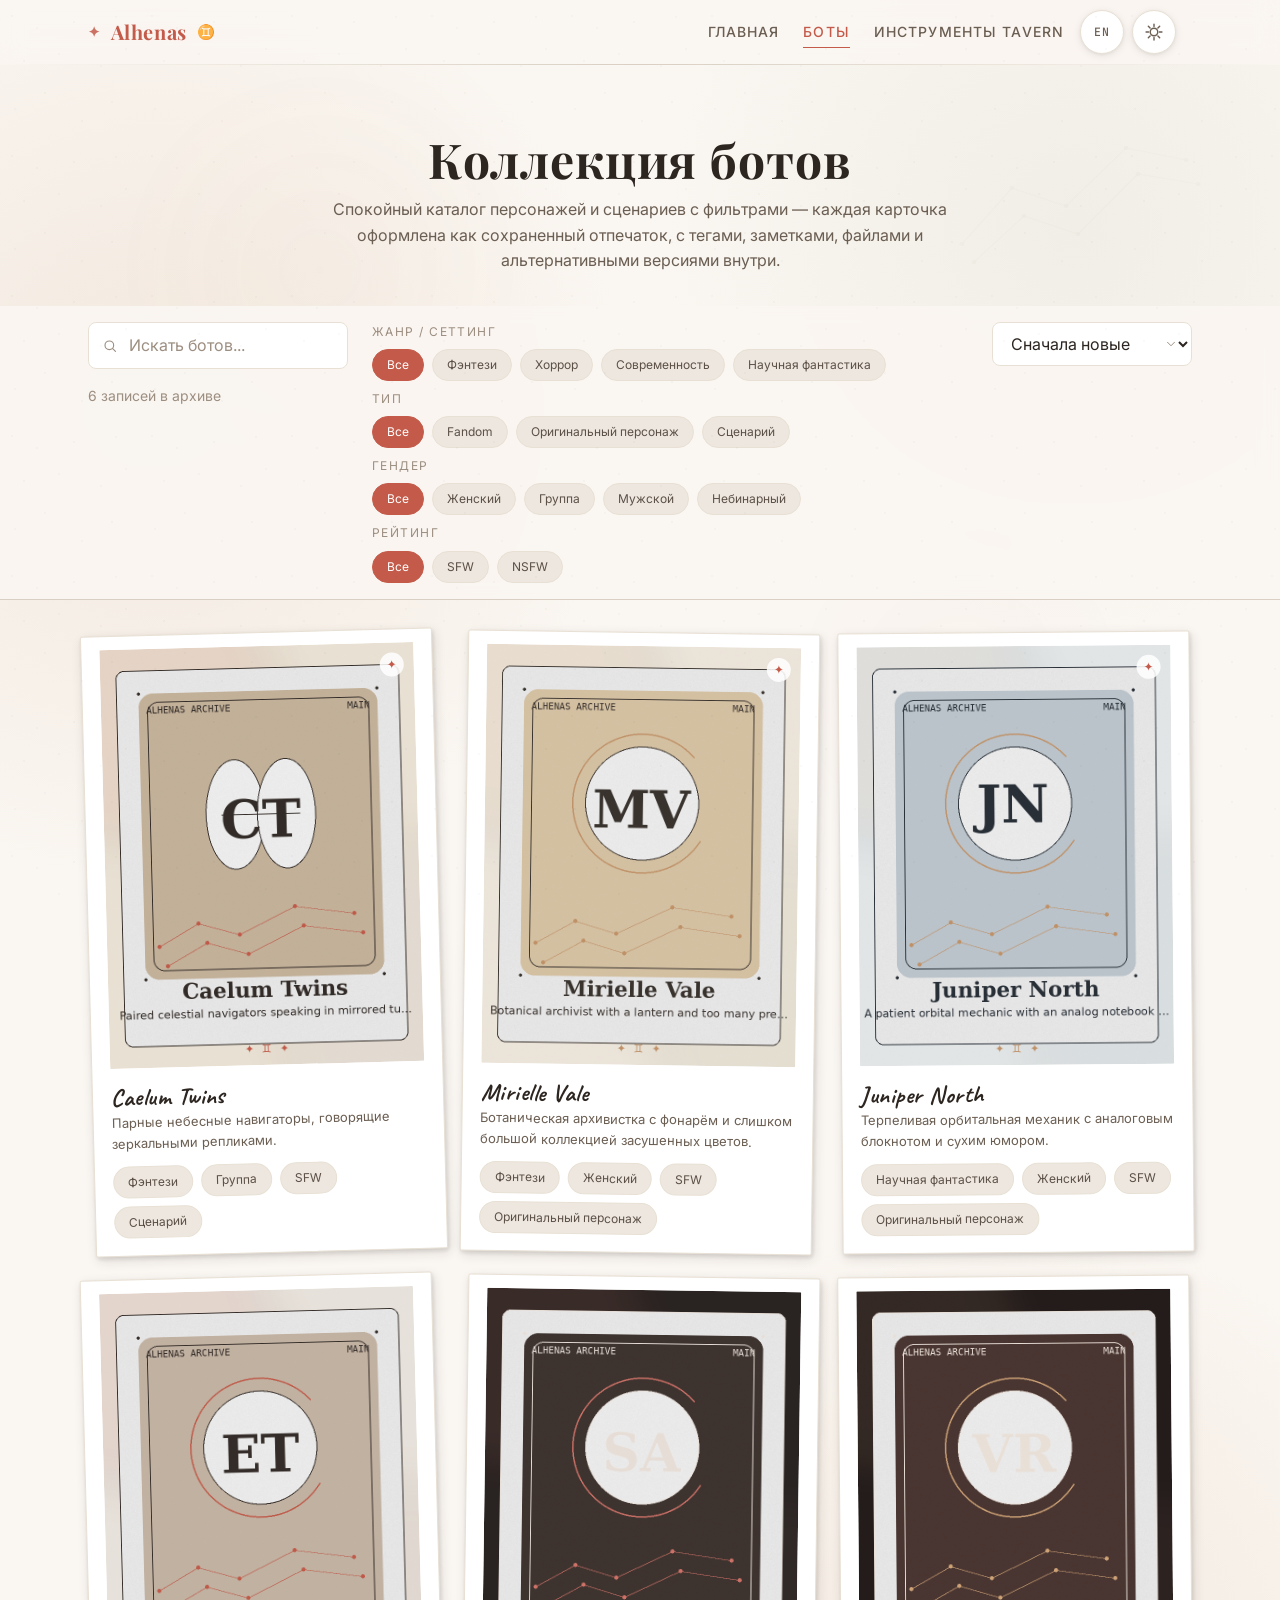
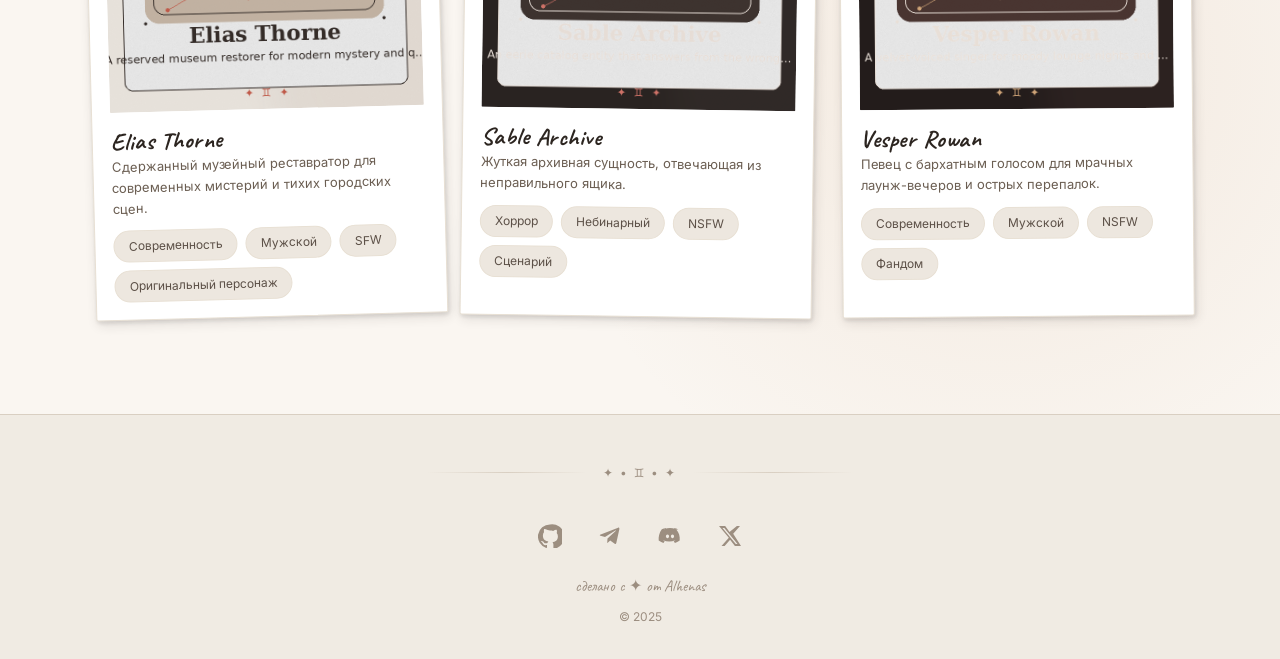
==== commit a3ded2a1: "Update" ====
--- a/bots.html
+++ b/bots.html
@@ -1,10 +1,10 @@
 <!DOCTYPE html>
-<html lang="en">
+<html lang="ru">
   <head>
     <meta charset="UTF-8" />
     <meta name="viewport" content="width=device-width, initial-scale=1.0" />
-    <title>Alhenas — Bot Collection</title>
-    <meta name="description" content="Browse Alhenas bot collection with search, filters, tags, and downloadable assets." />
+    <title>Alhenas — коллекция ботов</title>
+    <meta name="description" content="Каталог ботов Alhenas с поиском, фильтрами, тегами и скачиваемыми файлами." data-i18n-content="meta.bots.description" />
     <link rel="icon" href="assets/icons/favicon.svg" type="image/svg+xml" />
     <link rel="alternate icon" href="favicon.ico" />
     <link rel="preconnect" href="https://fonts.googleapis.com" />
@@ -34,28 +34,29 @@
   <body>
     <header class="site-header">
       <div class="container header-inner">
-        <a class="brand" href="index.html" aria-label="Alhenas home">
+        <a class="brand" href="index.html" aria-label="Главная Alhenas" data-i18n-label="brand.home">
           <span class="brand-mark" aria-hidden="true">✦</span>
           <span>Alhenas</span>
           <span class="brand-glyph" aria-hidden="true">♊</span>
         </a>
 
-        <nav class="site-nav" id="site-nav" aria-label="Primary navigation">
+        <nav class="site-nav" id="site-nav" aria-label="Основная навигация" data-i18n-label="nav.label">
           <ul class="nav-list">
-            <li><a class="nav-link" href="index.html">Home</a></li>
-            <li><a class="nav-link active" href="bots.html">Bots</a></li>
-            <li><a class="nav-link" href="toolkit.html">Tavern Toolkit</a></li>
+            <li><a class="nav-link" href="index.html" data-i18n="nav.home">Главная</a></li>
+            <li><a class="nav-link active" href="bots.html" data-i18n="nav.bots">Боты</a></li>
+            <li><a class="nav-link" href="toolkit.html" data-i18n="nav.toolkit">Инструменты Tavern</a></li>
           </ul>
         </nav>
 
-        <button class="menu-toggle" type="button" aria-expanded="false" aria-controls="site-nav" aria-label="Open navigation menu">
+        <button class="menu-toggle" type="button" aria-expanded="false" aria-controls="site-nav" aria-label="Открыть меню навигации" data-i18n-label="actions.menu">
           <svg class="menu-toggle__icon" viewBox="0 0 24 24" aria-hidden="true">
             <path fill="currentColor" d="M4 7h16v2H4zm0 8h16v2H4z" />
           </svg>
         </button>
 
         <div class="header-actions">
-          <button class="theme-toggle" type="button" aria-label="Switch theme" aria-pressed="false">
+          <button class="language-toggle" type="button" aria-label="Switch site language to English" title="English">EN</button>
+          <button class="theme-toggle" type="button" aria-label="Переключить тему" aria-pressed="false" data-i18n-label="actions.theme">
             <span class="theme-toggle__icon" aria-hidden="true"></span>
           </button>
         </div>
@@ -65,55 +66,52 @@
     <main>
       <section class="page-intro gemini-ornament">
         <div class="container" data-reveal>
-          <h1>Bot Collection</h1>
-          <p>
-            A calm, filterable catalog of characters and scenarios — each card framed like a saved print, with tags, notes,
-            downloads, and alternative versions tucked inside.
-          </p>
+          <h1 data-i18n="bots.title">Коллекция ботов</h1>
+          <p data-i18n="bots.intro">Спокойный каталог персонажей и сценариев с фильтрами — каждая карточка оформлена как сохраненный отпечаток, с тегами, заметками, файлами и альтернативными версиями внутри.</p>
         </div>
       </section>
 
       <section class="filters-bar">
         <div class="container filters-toolbar">
           <div>
-            <label class="visually-hidden" for="botSearch">Search bots</label>
+            <label class="visually-hidden" for="botSearch" data-i18n="bots.search.label">Искать ботов</label>
             <div class="input-wrap">
               <svg class="input-icon" viewBox="0 0 24 24" fill="none" aria-hidden="true">
                 <circle cx="11" cy="11" r="6.5" stroke="currentColor" stroke-width="1.7" />
                 <path d="M16 16l4.2 4.2" stroke="currentColor" stroke-width="1.7" stroke-linecap="round" />
               </svg>
-              <input id="botSearch" class="search-input" type="search" placeholder="Search bots..." autocomplete="off" />
+              <input id="botSearch" class="search-input" type="search" placeholder="Искать ботов..." autocomplete="off" data-i18n-placeholder="bots.search.placeholder" />
             </div>
-            <div class="results-meta" id="botCount">Loading archive...</div>
+            <div class="results-meta" id="botCount" data-i18n="bots.loading">Загружаю архив...</div>
           </div>
 
-          <div class="filter-groups" aria-label="Bot filters">
+          <div class="filter-groups" aria-label="Фильтры ботов" data-i18n-label="bots.filters.label">
             <div class="filter-row">
-              <span class="filter-label">Genre / Setting</span>
+              <span class="filter-label" data-i18n="bots.filters.genre">Жанр / сеттинг</span>
               <div class="filter-row" id="genreFilters"></div>
             </div>
             <div class="filter-row">
-              <span class="filter-label">Type</span>
+              <span class="filter-label" data-i18n="bots.filters.type">Тип</span>
               <div class="filter-row" id="typeFilters"></div>
             </div>
             <div class="filter-row">
-              <span class="filter-label">Gender</span>
+              <span class="filter-label" data-i18n="bots.filters.gender">Гендер</span>
               <div class="filter-row" id="genderFilters"></div>
             </div>
             <div class="filter-row">
-              <span class="filter-label">Rating</span>
+              <span class="filter-label" data-i18n="bots.filters.rating">Рейтинг</span>
               <div class="filter-row" id="ratingFilters"></div>
             </div>
           </div>
 
           <div>
-            <label class="visually-hidden" for="sortBots">Sort bots</label>
+            <label class="visually-hidden" for="sortBots" data-i18n="bots.sort.label">Сортировать ботов</label>
             <div class="select-wrap">
               <select class="sort-select" id="sortBots">
-                <option value="newest">Sort by: Newest</option>
-                <option value="oldest">Sort by: Oldest</option>
-                <option value="az">Sort by: Name (A–Z)</option>
-                <option value="za">Sort by: Name (Z–A)</option>
+                <option value="newest" data-i18n="bots.sort.newest">Сначала новые</option>
+                <option value="oldest" data-i18n="bots.sort.oldest">Сначала старые</option>
+                <option value="az" data-i18n="bots.sort.az">По имени (А–Я)</option>
+                <option value="za" data-i18n="bots.sort.za">По имени (Я–А)</option>
               </select>
               <svg class="select-icon" viewBox="0 0 24 24" fill="none" aria-hidden="true">
                 <path d="M6 9l6 6 6-6" stroke="currentColor" stroke-width="1.7" stroke-linecap="round" stroke-linejoin="round" />
@@ -132,7 +130,7 @@
 
     <div class="modal" id="botModal" aria-hidden="true">
       <div class="modal__dialog" role="dialog" aria-modal="true" aria-labelledby="botModalTitle">
-        <button class="modal__close" type="button" aria-label="Close bot details">×</button>
+        <button class="modal__close" type="button" aria-label="Закрыть детали бота" data-i18n-label="bots.modal.close">×</button>
         <div id="botModalContent"></div>
       </div>
     </div>
@@ -140,7 +138,7 @@
     <footer class="site-footer">
       <div class="container">
         <div class="footer-divider" aria-hidden="true"><span>✦ • ♊ • ✦</span></div>
-        <div class="social-links" aria-label="Social links">
+        <div class="social-links" aria-label="Социальные ссылки" data-i18n-label="footer.social">
           <a class="social-link" href="https://github.com/" target="_blank" rel="noreferrer" aria-label="GitHub">
             <svg viewBox="0 0 24 24" aria-hidden="true"><path d="M12 .5A12 12 0 0 0 8.2 23.9c.6.1.8-.3.8-.6v-2.2c-3.4.7-4.1-1.5-4.1-1.5-.6-1.4-1.4-1.8-1.4-1.8-1.2-.8.1-.8.1-.8 1.3.1 2 .9 2 .9 1.2 2 3.1 1.4 3.9 1.1.1-.9.5-1.4.9-1.7-2.7-.3-5.5-1.3-5.5-5.9 0-1.3.5-2.4 1.2-3.3-.1-.3-.5-1.6.1-3.2 0 0 1-.3 3.4 1.2A11.9 11.9 0 0 1 12 6.6c1.1 0 2.1.1 3.2.4 2.4-1.6 3.4-1.2 3.4-1.2.7 1.6.2 2.9.1 3.2.8.9 1.2 2 1.2 3.3 0 4.6-2.8 5.6-5.5 5.9.5.4 1 1.2 1 2.4v3.6c0 .4.2.7.8.6A12 12 0 0 0 12 .5Z"/></svg>
           </a>
@@ -154,11 +152,12 @@
             <svg viewBox="0 0 24 24" aria-hidden="true"><path d="M18.9 2H22l-6.8 7.8L23 22h-6.1l-4.8-6.3L6.6 22H3.5l7.3-8.3L1 2h6.2L11.5 8 18.9 2Zm-1.1 18h1.7L6.3 3.9H4.5L17.8 20Z"/></svg>
           </a>
         </div>
-        <div class="footer-note">made with ✦ by Alhenas</div>
+        <div class="footer-note" data-i18n="footer.note">сделано с ✦ от Alhenas</div>
         <div class="footer-copy">© 2025</div>
       </div>
     </footer>
 
+    <script src="js/i18n.js" defer></script>
     <script src="js/theme.js" defer></script>
     <script src="js/animations.js" defer></script>
     <script src="js/bots.js" defer></script>
--- a/css/layout.css
+++ b/css/layout.css
@@ -99,6 +99,7 @@
 }
 
 .theme-toggle,
+.language-toggle,
 .menu-toggle {
   width: 44px;
   height: 44px;
@@ -114,10 +115,21 @@
 }
 
 .theme-toggle:hover,
+.language-toggle:hover,
 .menu-toggle:hover {
   transform: translateY(-1px);
   color: var(--accent-primary);
   box-shadow: var(--shadow-card-hover);
+}
+
+.language-toggle {
+  width: auto;
+  min-width: 44px;
+  padding-inline: 12px;
+  font-family: var(--font-mono);
+  font-size: 0.72rem;
+  font-weight: 500;
+  letter-spacing: 0.12em;
 }
 
 .theme-toggle__icon,
